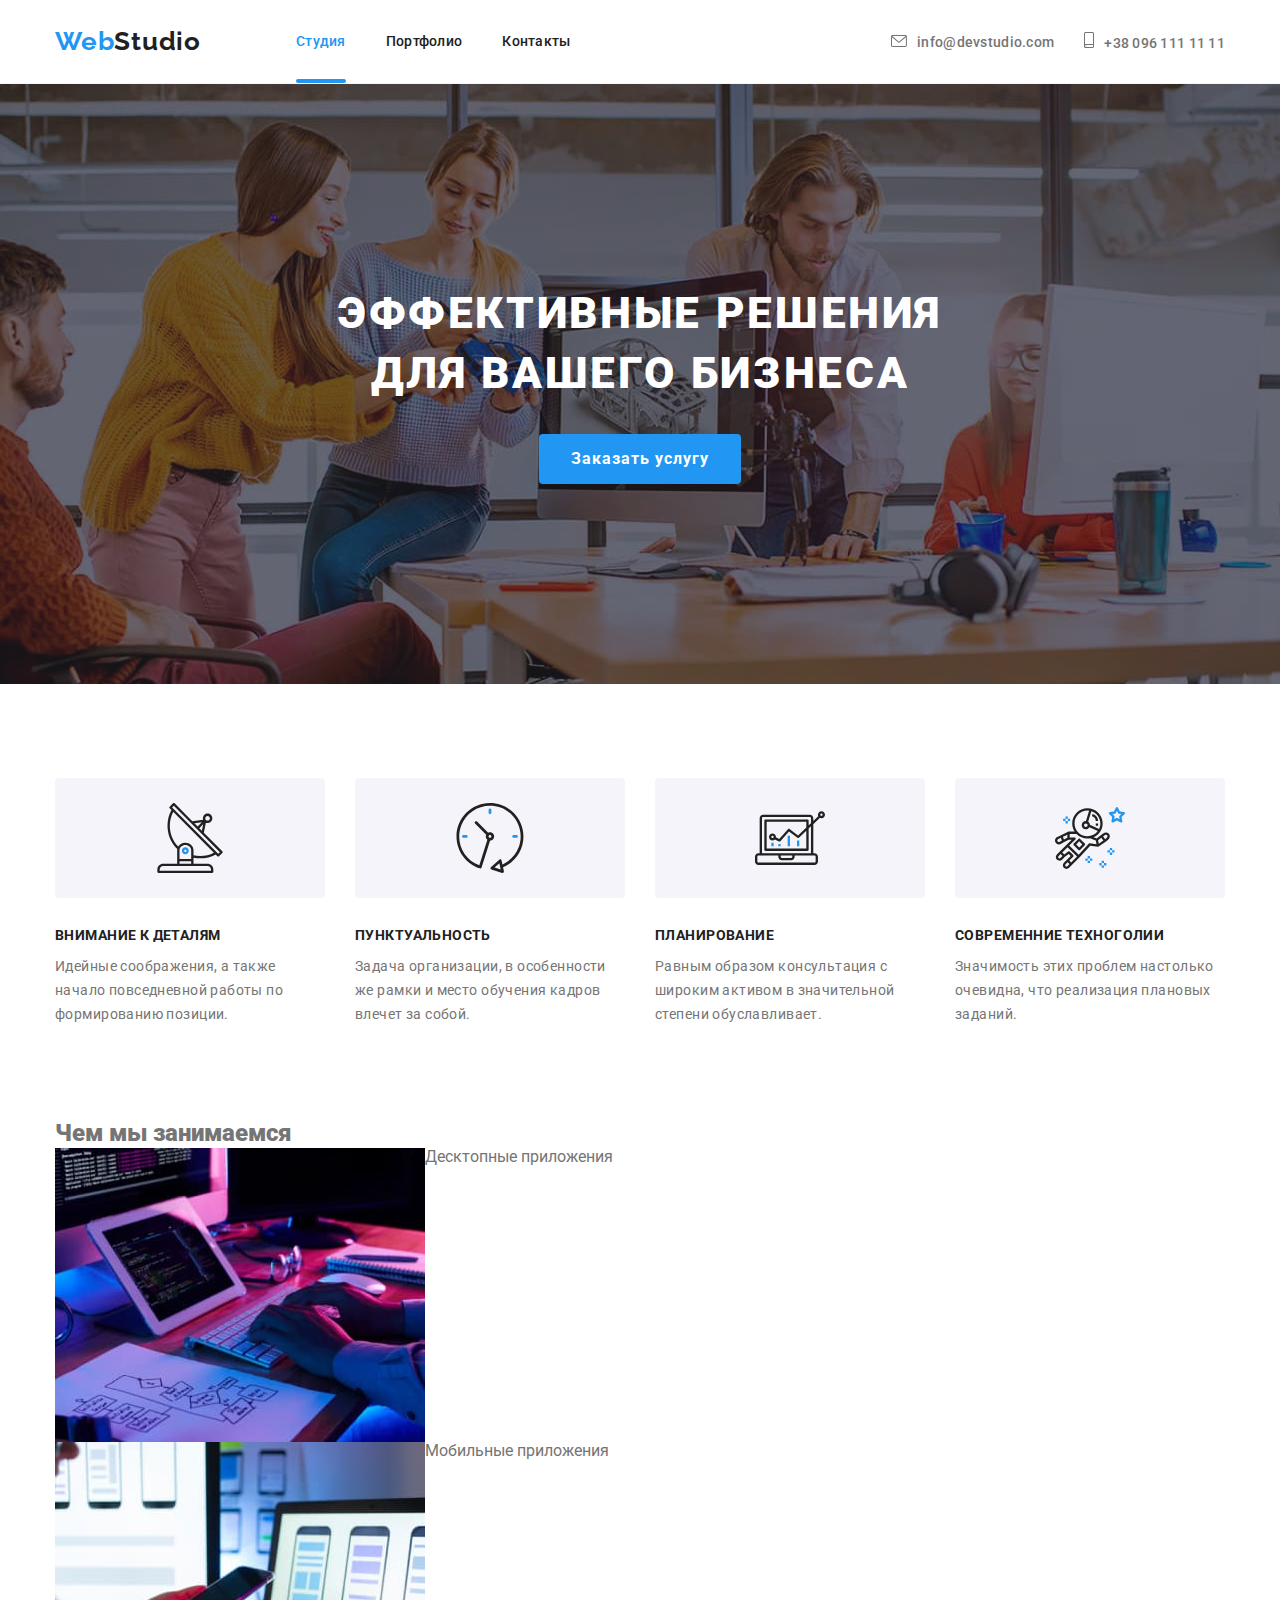
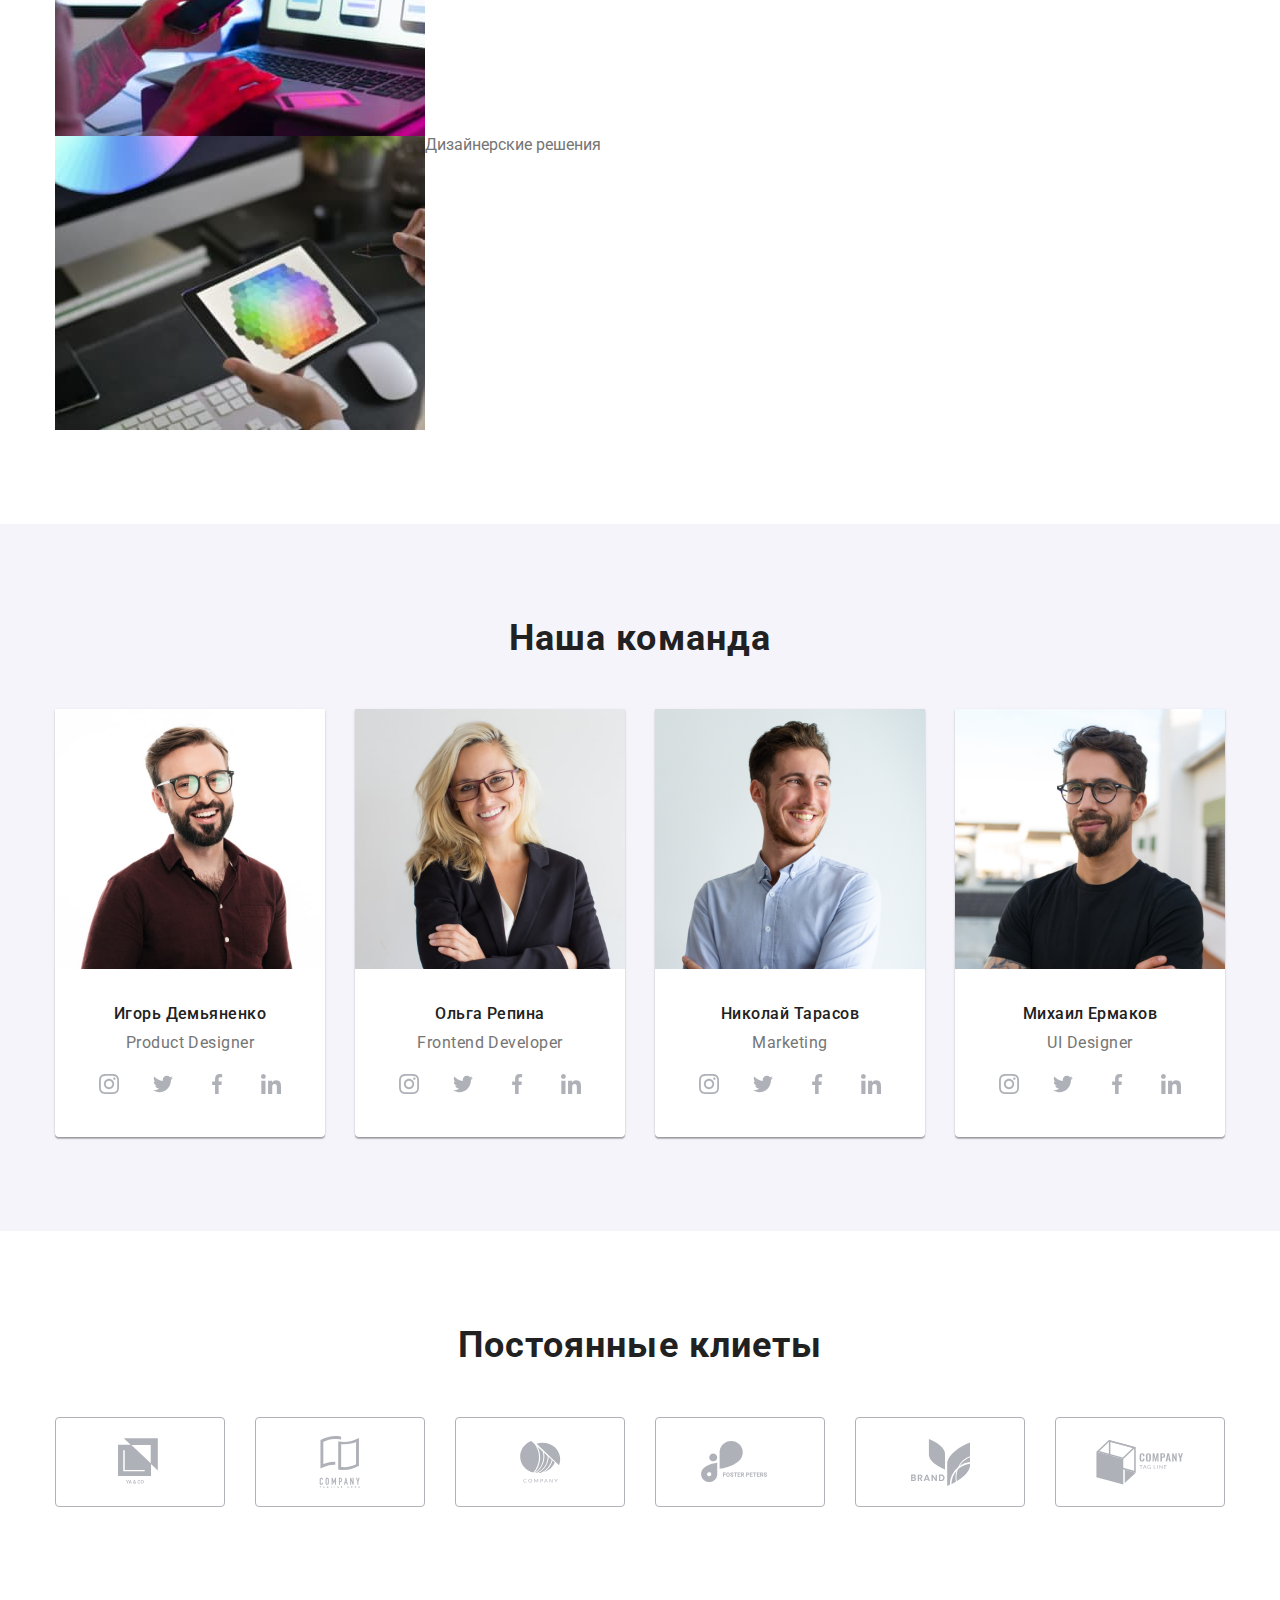
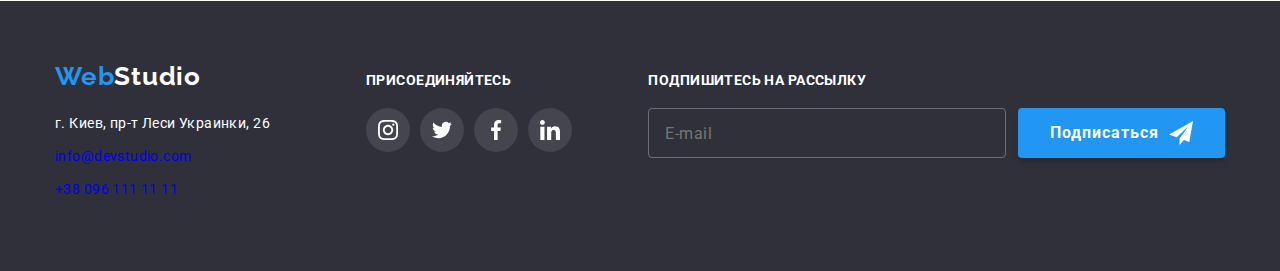
==== index.html @ b70efa5f "Обновляет index.html" ====
<!DOCTYPE html>
<html lang="ru">
  <head>
    <meta charset="UTF-8" />
    <meta name="viewport" content="width=device-width, initial-scale=1.0" />
    <title>WebStudio</title>
    <link rel="stylesheet" href="https://cdnjs.cloudflare.com/ajax/libs/modern-normalize/1.0.0/modern-normalize.min.css">
    <link rel="preconnect" href="https://fonts.gstatic.com"> 
    <link rel="preconnect" href="https://fonts.gstatic.com"> 
    <link href="https://fonts.googleapis.com/css2?family=Raleway:wght@700&family=Roboto:wght@400;500;700;900&display=swap" rel="stylesheet">
    <link rel="stylesheet" href="./css/styles.css">
  </head>

  <body>
    <!--Шапка сайта-->
    <header class="page-header">
      <div class="page-header__container">
        <a class="logo-blue" href="./index.html">Web<span class="logo-dark">Studio</span>
        </a>
        <nav class="nav">
            <ul class="site-nav">
              <li class="site-nav__item">
                <a class="site-nav__link current" href="./index.html">Студия</a>
              </li>
              <li class="site-nav__item">
                <a class="site-nav__link" href="./portfolio.html">Портфолио</a>
              </li>                
              <li class="site-nav__item">
                <a class="site-nav__link" href="#">Контакты</a>
              </li>
            </ul>
        </nav>

        <ul class="adrress-header">
            <li class="adrress-header__mail"><a class="adrress-header__link" href="mailto:info@example.com">
              <svg class="adrress-header__icon-mail" width="16px" height="12px">
                <use href="./images/symbol-defs.svg#envelope-2"></use>
              </svg>info@devstudio.com</a></li>
            <li class="adrress-header__mail"><a class="adrress-header__link" href="tel:+380991111111">
              <svg class="adrress-header__icon-phone" width="10" height="16">
                <use href="./images/symbol-defs.svg#smartphone"></use>
              </svg>+38 096 111 11 11</a></li>
        </ul>
      </div>
    </header>

    <main>

      <!--Герой-->
        <section class="hero">
          <div class="hero-overlay">
            <div class="hero-container">
            <h1 class="hero__title">Эффективные решения для вашего бизнеса</h1>
            <button type="button" class="hero__button" data-open-modal>Заказать услугу</button>
            </div>
        </div>
        </section>
      

      <!--Наши преимущества-->
      <section class="section">
        <div class="container">
          <h2 class="visually-hidden">Наши особенности</h2>
            <ul class="feature-list">
              <li class="feature-list__benefits">
                <div class="feature-list__icon">
                  <svg class="feature-list__item">
                    <use href="./images/symbol-defs.svg#antenna"></use>
                  </svg>
                </div>
                <h3 class="feature-list__title">Внимание к деталям</h3>
                <p class="feature-list__description">
                Идейные соображения, а также начало повседневной работы по
                  формированию позиции.
                </p>
            </li>
            <li class="feature-list__benefits">
              <div class="feature-list__icon">
                <svg class="feature-list__item">
                  <use href="./images/symbol-defs.svg#clock"></use>
                </svg>
              </div>
              <h3 class="feature-list__title">Пунктуальность</h3>
              <p class="feature-list__description">
                Задача организации, в особенности же рамки и место обучения кадров
                влечет за собой.
              </p>
            </li>
            <li class="feature-list__benefits">
              <div class="feature-list__icon">
                <svg class="feature-list__item">
                  <use href="./images/symbol-defs.svg#diagram"></use>
                </svg>
              </div>
              <h3 class="feature-list__title">Планирование</h3>
              <p class="feature-list__description">
                Равным образом консультация с широким активом в значительной
                степени обуславливает.
              </p>
            </li>
            <li class="feature-list__benefits">
              <div class="feature-list__icon">
                <svg class="feature-list__item">
                  <use href="./images/symbol-defs.svg#astronaut"></use>
                </svg>
              </div>
              <h3 class="feature-list__title">Современние техноголии</h3>
              <p class="feature-list__description">
                Значимость этих проблем настолько очевидна, что реализация
                плановых заданий.
              </p>
            </li>
          </ul>
        </div>
      </section>

      <!--Чем мы занимаемся-->
      <section class="occupation-section">
        <div class="container">
          <h2 class="occupation-title">Чем мы занимаемся</h2>
          <ul class="occupation">
            <li class="occupation__item">
              <div class="product-overlay"> 
                <img
                  src="./images/programer-working-his-desk-office.jpg"
                  alt="Фото програмиста работаючего в офисе"
                  width="370"
                />
                <div class="occupation__overlay">
                <p class="occupation__text">
                  Десктопные приложения
                </p>
                </div>
              </div>
            </li>
            <li class="occupation__item">
              <div class="product-overlay">
                <img
                  src="./images/designers-are-developing-application-smartphones.jpg"
                  alt="Фото разроботки интерфейса для приложения"
                  width="370"
                />
                <div class="occupation__overlay">
                  <p class="occupation__text">
                    Мобильные приложения
                  </p>
                </div>
              </div>
            </li>
            <li class="occupation__item">
              <div class="product-overlay">
                <img 
                src="./images/creative-artist-web-design-with-working-colour.jpg" 
                alt="Фото дизайнера подбирающего цвета на планшете" width="370"
                />
                <div class="occupation__overlay">
                  <p class="occupation__text">
                    Дизайнерские решения
                  </p>
                </div>
              </div>
            </li>
          </ul>
        </div>
      </section>

      <!--Наша команда-->
      <section class="team-section section">
        <div class="container">
          <h2 class="team-heading">Наша команда</h2>
            <ul class="team-list">
              <li class="team-card">
                <img class="card-face" src="./images/Igor.jpg"
                alt="Игорь Демьяненко" width="270"
                /> 
                <h3 class="person">Игорь Демьяненко</h3>
                <p class="duties">Product Designer</p>
                <ul class="social">
                  <li class="distance">
                  <a class="master-icon" href="https://www.instagram.com">
                    <svg class="icon-social" width="20px" height="20px"><use href="./images/symbol-defs.svg#instagram"></use>
                    </svg>
                </a>
                </li>
                <li class="distance">
                  <a class="master-icon" href="https://twitter.com">
                    <svg class="icon-social" width="20px" height="20px"><use href="./images/symbol-defs.svg#twitter"></use>
                    </svg>
                </a>
                </li>
                <li class="distance">
                  <a class="master-icon" href="https://www.facebook.com">
                    <svg class="icon-social" width="20px" height="20px"><use href="./images/symbol-defs.svg#facebook"></use>
                    </svg>
                </a>
                </li>
                <li class="distance">
                  <a class="master-icon" href="https://www.linkedin.com">
                    <svg class="icon-social" width="20px" height="20px"><use href="./images/symbol-defs.svg#linkedin"></use>
                    </svg>
                </a>
                </li>
                </ul>
              </li>
              <li class="team-card">
                <img class="card-face" src="./images/Olga.jpg"
                alt="Ольга Репина" width="270"
                /> 
                <h3 class="person">Ольга Репина</h3>
                <p class="duties">Frontend Developer</p>
                <ul class="social">
                  <li class="distance">
                  <a class="master-icon" href="https://www.instagram.com">
                    <svg class="icon-social" width="20px" height="20px"><use href="./images/symbol-defs.svg#instagram"></use>
                    </svg>
                </a>
                </li>
                <li class="distance">
                  <a class="master-icon" href="https://twitter.com">
                    <svg class="icon-social" width="20px" height="20px"><use href="./images/symbol-defs.svg#twitter"></use>
                    </svg>
                </a>
                </li>
                <li class="distance">
                  <a class="master-icon" href="https://www.facebook.com">
                    <svg class="icon-social" width="20px" height="20px"><use href="./images/symbol-defs.svg#facebook"></use>
                    </svg>
                </a>
                </li>
                <li class="distancer">
                  <a class="master-icon" href="https://www.linkedin.com">
                    <svg class="icon-social" width="20px" height="20px"><use href="./images/symbol-defs.svg#linkedin"></use>
                    </svg>
                </a>
                </li>
                </ul>
              </li>
              <li class="team-card"> 
                <img class="card-face" src="./images/Nikolay.jpg"
                alt="Николай Тарасов" width="270"
                /> 
                <h3 class="person">Николай Тарасов</h3>
                <p class="duties">Marketing</p>
                <ul class="social">
                  <li class="distance">
                  <a class="master-icon" href="https://www.instagram.com">
                    <svg class="icon-social" width="20px" height="20px"><use href="./images/symbol-defs.svg#instagram"></use>
                    </svg>
                </a>
                </li>
                <li class="distance">
                  <a class="master-icon" href="https://twitter.com">
                    <svg class="icon-social" width="20px" height="20px"><use href="./images/symbol-defs.svg#twitter"></use>
                    </svg>
                </a>
                </li>
                <li class="distance">
                  <a class="master-icon" href="https://www.facebook.com">
                    <svg class="icon-social" width="20px" height="20px"><use href="./images/symbol-defs.svg#facebook"></use>
                    </svg>
                </a>
                </li>
                <li class="distance">
                  <a class="master-icon" href="https://www.linkedin.com">
                    <svg class="icon-social" width="20px" height="20px"><use href="./images/symbol-defs.svg#linkedin"></use>
                    </svg>
                </a>
                </li>
                </ul>
              </li>
              <li class="team-card">
                <img class="card-face" src="./images/Mikhail.jpg"
                alt="Михаил Ермаков" width="270"
                /> 
                <h3 class="person">Михаил Ермаков</h3>
                <p class="duties">UI Designer</p>
                <ul class="social">
                  <li class="distance">
                  <a class="master-icon" href="https://www.instagram.com">
                    <svg class="icon-social" width="20px" height="20px"><use href="./images/symbol-defs.svg#instagram"></use>
                    </svg>
                </a>
                </li>
                <li class="distance">
                  <a class="master-icon" href="https://twitter.com">
                    <svg class="icon-social" width="20px" height="20px"><use href="./images/symbol-defs.svg#twitter"></use>
                    </svg>
                </a>
                </li>
                <li class="distance">
                  <a class="master-icon" href="https://www.facebook.com">
                    <svg class="icon-social" width="20px" height="20px"><use href="./images/symbol-defs.svg#facebook"></use>
                    </svg>
                </a>
                </li>
                <li class="distance">
                  <a class="master-icon" href="https://www.linkedin.com">
                    <svg class="icon-social" width="20px" height="20px"><use href="./images/symbol-defs.svg#linkedin"></use>
                    </svg>
                </a>
                </li>
                </ul>
              </li>
            </ul>
          </div>
      </section>

      <!--Постоянные клиенты-->
      <section class="client">
        <div class="container">
          <h2 class="client-heading">Постоянные клиеты</h2>
          <ul class="client-icon list">
            <li class="client-container">
              <a class="client-link" href="">
                <svg class="client-svg1" width="44" height="49">
                  <use href="./images/symbol-defs.svg#logo-1" ></use>
                </svg>
              </a>
            </li>
            <li class="client-container">
              <a class="client-link" href="">
                <svg class="client-svg1" width="44" height="52">
                  <use href="./images/symbol-defs.svg#logo-2" ></use>
                </svg>
              </a></li>
            <li class="client-container">
              <a class="client-link" href="">
                <svg class="client-svg1" width="41" height="42">
                  <use href="./images/symbol-defs.svg#logo-3" ></use>
                </svg>
              </a></li>
            <li class="client-container">
              <a class="client-link" href="">
                <svg class="client-svg1" width="79" height="42">
                  <use href="./images/symbol-defs.svg#logo-4" ></use>
                </svg>
              </a></li>
            <li class="client-container">
              <a class="client-link" href="">
                <svg class="client-svg1" width="59" height="47">
                  <use href="./images/symbol-defs.svg#logo-5" ></use>
                </svg>
              </a></li>
              <li class="client-container">
                <a class="client-link" href="">
                  <svg class="client-svg1" width="88" height="45">
                    <use href="./images/symbol-defs.svg#logo-6" ></use>
                  </svg>
                </a></li>
          </ul>
        </div>
      </section>
    </main>

    <!--Футер-->
    <footer class="footer">
      <div class="container position">
        <div>
            <a href="./index.html" class="logo-blue">Web<span class="logo-white">Studio</span></a>
            <address class="adrress-post">
              г. Киев, пр-т Леси Украинки, 26
              </address>
            <ul class="adrress-footer">
              <li class="adrress-item">
                <a href="mailto:info@example.com" class="adrress">info@devstudio.com</a>
              </li>
              <li>
                <a href="tel:+380991111111" class="adrress">+38 096 111 11 11</a>
              </li>
            </ul>
        </div>
        <div class="socials-footer">
          <p class="footer-apendix">Присоединяйтесь</p>
          <ul class="socials-link svg-list">
            <li class="roster"><a class="master-social" href="https://www.instagram.com">
              <svg class="icon-social" width="20px" height="20px"><use href="./images/symbol-defs.svg#instagram"></use>
              </svg>
            </a>
            </li>
            <li class="roster"><a class="master-social" href="https://twitter.com">
              <svg class="icon-social" width="20px" height="20px"><use href="./images/symbol-defs.svg#twitter"></use>
              </svg>
            </a>
          </li>
            <li class="roster"><a class="master-social" href="https://www.facebook.com">
              <svg class="icon-social" width="20px" height="20px"><use href="./images/symbol-defs.svg#facebook"></use>
              </svg>
            </a>
          </li>
            <li class="roster"><a class="master-social" href="https://www.linkedin.com">
              <svg class="icon-social" width="20px" height="20px"><use href="./images/symbol-defs.svg#linkedin"></use>
              </svg>
            </a>
          </li>
          </ul>
        </div>
        
        <!--Блок підпишись-->

  <div class="subscribe-container">     
      <form>
        <label class="subscribe-lable" for="subscribe-input">Подпишитесь на рассылку</label>
        <div class="subscribe-form">
        <input class="subscribe-input" type="email" name="subscribe-email" id="subscribe-input" placeholder="E-mail" required/>
        <button class="subscribe-button" type="submit">Подписаться
          <span class="subscribe-icon"><svg width="24px" height="24px"><use href="./images/symbol-defs.svg#icon-send"></use></svg></span>
        </button>
      </div> 
      </form>
    </div>
  
      </div>

    </footer>

    <div class="backdrop is-hidden" data-backdrop>
      <div class="modal-window">
        <button class="modal-close-buttom" data-close-modal>
          <svg class="icon-modal-close" width="18px" height="18px"><use href="./images/symbol-defs.svg#close-black"></use>
          </svg>
        </button>

 <!--Розмітка модалки-->
      <div>
        <p class="modal-title">Оставьте свои данные, мы вам перезвоним</p>
      </div>
      <form class="form">  
         
          <label class="form-field">
            <span class="label-field">Имя</span>
            <input type="text" class="form-input" name="name"/>
            <svg class="input-icon" width="18px" height="18px"><use href="./images/symbol-defs.svg#person-black"></use></svg>
          </label>

          <label class="form-field">
            <span class="label-field">Телефон</span>
            <input type="tel" class="form-input" name="tel"/>
            <svg class="input-icon" width="18px" height="18px"><use href="./images/symbol-defs.svg#phone-black"></use></svg>
          </label>

          <label class="form-field">
            <span class="label-field">Почта</span> 
            <input type="email" class="form-input" name="mail"/>
            <svg class="input-icon" width="18px" height="18px"><use href="./images/symbol-defs.svg#email-black"></use></svg>
          </label>

        
          <label class="form-coment">
            <span class="label-field">Коментарий</span>
          <textarea class="input-comment" name="comment" rows="10" placeholder="Введите текст"></textarea>
          </label>

          <label class="checkbox-field">
            <input class="checkbox" type="checkbox" name="policy" value="agreement"/>
            <span class="checkbox-icon"></span>
            <span class="label-chekbox">Соглашаюсь с рассылкой и принимаю 
              <a href="" class="ageement-link">Условия договора</a></span>
          </label>
      </form>

        <div class="submit-button-position">
          <button class="submit-button" type="submit">Отправить</button></div>
        </div>

     

<!--Скріпт для автоматичного підгону хедера та відкривання модалки-->
    <script>
      const { height: pageHeaderHeight } = document
        .querySelector(".page-header")
        .getBoundingClientRect();

      const refs = {
        openModalBtn: document.querySelector('[data-open-modal]'),
        closeModalBtn: document.querySelector('[data-close-modal]'),
        backdrop: document.querySelector('[data-backdrop]'),
      };

      refs.openModalBtn.addEventListener('click', toggleModal);
      refs.closeModalBtn.addEventListener('click', toggleModal);

      refs.backdrop.addEventListener('click', logBackdropClick);

      function toggleModal() {
        refs.backdrop.classList.toggle('is-hidden');
      }

      function logBackdropClick() {
        console.log('Это клик в бекдроп');
      }

      (() => {
        document
          .querySelector('.js-speaker-form')
          .addEventListener('submit', e => {
            e.preventDefault();

            new FormData(e.currentTarget).forEach((value, name) =>
              console.log(`${name}: ${value}`),
            );

            e.currentTarget.reset();
          });
      })();
    </script>
  </body>
</html>
---- css/styles.css ----
:root {
    --primary-text-color: #757575;
    --title-text-color:  #212121;
    --accent-color: #2196F3;
    --accent-color-card: rgba(33, 150, 243, 0.9);
    --hero-text-color: #FFFFFF;
    --transparent-color: rgba(255, 255, 255, 0.6);
    --icon-main-color:  #AFB1B8;

    --background-main-color: #E5E5E5; 
    --background-secondary-color: #F5F4FA;
    --background-hero-color: #C4C4C4;
    --background-hero-footer-color: #2F303A;
    --background-head-color: #FFFFFF;

    --animation-duration: 250ms;
    --animation-type: cubic-bezier(0.4, 0, 0.2, 1);
}          
        /* цвет основного текста (светло-серый)  #757575; */
        /* цвет вторичного текста (заголовки, ближе к черному) #212121; */
        /* цвет акцента #2196F3; */
        /* цвет текста героя и почтового адреса (белый) #FFFFFF; */
        /* цвет прозрачный (адрес) rgba(255, 255, 255, 0.6); */

        /* цвет фона основной (белее) #E5E5E5; */
        /* цвет фона вторичный (серее) #F5F4FA; */
        /* цвет фона героя и футера #2F303A */
        /* цвет фона в хедере (белый) #FFFFFF */

body {
    font-family: 'Roboto', sans-serif;

    color: var(--primary-text-color);
}

h1, 
h2, 
h3 {
    font-family: 'Roboto', sans-serif;
    font-weight: 900;
}

main {
    background-color: var(--background-main-color--);
}

a {
    text-decoration: none;
}

li {
    list-style: none;
}

h1, 
h2,
h3,
ul,
p {
    margin-top: 0;
    margin-bottom: 0;
    padding-left: 0;
}

/* Common */

.container {
    display: block;
    align-items: center;

    width: 1200px;
    padding: 0 15px;
	margin: 0 auto;
}


/* Header */

.page-header {
    width: 100%;
    top: 0;
    left: 0;
    z-index: 1;
    
    border-bottom: 1px solid var(--background-secondary-color);

    background-color: var(--background-head-color);
}

.page-header__container {
    display: flex;
    align-items: center;

    width: 1200px;
    padding: 0 15px;
    margin: 0 auto;
}

.adrress-header__icon-mail,
.adrress-header__icon-phone {
    margin-right: 10px;
}

.adrress:focus {
    fill: var(--accent-color)
}
    
/* Logo */

.logo-blue {
    margin-right: 95px;

    font-family: Raleway;
    font-weight: 700;
    font-size: 26px;
    line-height: 31px;
    letter-spacing: 0.03em;

    color: var(--accent-color);
}
.logo-dark {
    color: var(--title-text-color);
}
.logo-white {
    color: var(--hero-text-color);
}

/* Site-nav */

.nav {
    display: flex;
    align-items: center;
}

.site-nav {
    display: flex;
    align-items: center;
}

.site-nav__item:not(:last-child) {
    margin-right: 40px;
}

.site-nav__link {
    display: inline;
    padding: 32px 0;

    font-weight: 500;
    font-size: 14px;
    line-height: 1.14px;
    letter-spacing: 0.02em;

    color: var(--title-text-color);
}

.site-nav__link:hover,
.site-nav__link:focus{
    color: var(--accent-color);
}

.site-nav__link.current {
    color: var(--accent-color);
}

/* Оформлення підкреслення в хедері */

.site-nav__link{
    position: relative;
    transition: color var(--animation-duration) var(--animation-type);
}

.site-nav__link::after {
    content: '';

    position: absolute;
    bottom: -2px;
    left: 0;

    display: block;
    width: 100%;
    height: 4px;

    border-radius: 2px;
    background-color: var(--accent-color);
    opacity: 0;

    transition: opacity var(--animation-duration) var(--animation-type);
}
.current.site-nav__link:after,
.site-nav__link:hover:after {
    opacity: 1;
}

/* Adrress effect */

.adrress-header {
    display: flex;
    align-items: center;
    margin-left: auto;
}

.adrress-header__link{
    position: relative;

    transition: color var(--animation-duration) var(--animation-type);
}

.adrress-header__link::after {
    content: '';
    opacity: 0;
    transition: opacity var(--animation-duration) var(--animation-type);
}

.adrress-header__link:hover:after {
    opacity: 1;
}

.adrress-header__link,
.adrress-header__link {
    fill: var(--primary-text-color);
    color: var(--primary-text-color);
}

.adrress-header__link {
    display: inline-block;
    padding: 32px 0;
    
    font-family: Roboto;
    font-weight: 500;
    font-size: 14px;
    line-height: 16px;
    letter-spacing: 0.02em;
}

.adrress-header__link:hover,
.adrress-header__link:focus,
.adrress-header__link:hover,
.adrress-header__link:focus{
    color: var(--accent-color);
    fill: currentColor;
}

.adrress-header__mail {
    margin-left: auto;
}

.adrress-header__mail:not(:last-child) { 
    margin-right: 30px;
}

.adrress-post {
    margin-top: 20px;
    margin-bottom: 9px;

    font-style: normal;
    font-weight: 400;
    font-size: 14px;
    line-height: 1.71;
    letter-spacing: 0.03em;

    color: var(--hero-text-color);
}

.adrress-footer {
    margin-bottom: 9px;

    font-style: normal;
    font-weight: 400;
    font-size: 14px;
    line-height: 1.71;
    letter-spacing: 0.03em;
}

/* Hero */

.hero {
    padding: 0;
    margin: 0 auto;
    text-align: center;

    background-color: var(--background-hero-color);
}

/* Ставить картинку на героя */

.hero-overlay {
    max-width: 1600px;
    height: 600px;
    padding-top: 200px;
    padding-bottom: 200px;
    background-image: linear-gradient(
        to right,
        rgba(47, 48, 58, 0.4), 
        rgba(47, 48, 58, 0.4)
        ), url(../images/hero-image.jpg);
    background-size: cover;
    background-position: center;
    background-repeat: no-repeat;
    margin: 0 auto;
}

.hero__title {
    margin: 0 auto 30px;
    
    font-size: 44px;
    line-height: 1.36;
    letter-spacing: 0.06em;
    text-transform: uppercase;

    color: var(--hero-text-color);
}

.hero-container {
    width: 696px;
    height: 120px;
    margin: 0 auto;
}

/* Button */

.hero__button {
    padding: 10px 32px;
    min-width: 200px;
    align-items: baseline;
    text-align: center; 
    
    font-weight: 700;
    font-size: 16px;
    line-height: 1.87;
    
    letter-spacing: 0.06em;
    cursor: pointer;
    border-radius: 4px;
    border: none;
    color: var(--hero-text-color); 
    background-color: var(--accent-color);
}

.button:hover,
.button:focus {
    box-shadow: 0px 4px 4px rgba(0, 0, 0, 0.15);
}

/* Section*/

.visually-hidden {
    position: absolute;
    width: 1px;
    height: 1px;
    margin: -1px;
    border: 0;
    padding: 0;
    
    white-space: nowrap;
    clip-path: inset(100%);
    clip: rect(0 0 0 0);
    overflow: hidden;
  }

.title-description {
    font-weight: 400;
    font-size: 14px;
    line-height: 1.71;
    letter-spacing: 0.03em;
}

/* Feature-list */


.section {
    padding-top: 94px;
    padding-bottom: 94px;
} 

.feature-list {
    display: flex;
}

.feature-list__icon {
    display: flex;
    justify-content: center;
    margin-bottom: 30px;
    padding: 25px 0px;
    background-color: var(--background-secondary-color);
    border-radius: 4px;
}

.feature-list__item {
  
    width: 70px;
    height: 70px;
}
.feature-list__benefits:not(:nth-child(4n)) {
    margin-right: 30px;
}

.feature-list__benefits {
    width: calc((1170px - 90px) / 4);
}

.icon-benefits {
    display: flex;
    justify-content: center;
    align-items: center;
    
    background-color: var(--background-secondary-color);
}

.feature-list__title {
    margin-bottom: 10px;

    font-weight: 700;
    font-size: 14px;
    line-height: 1.14;
    letter-spacing: 0.03em;
    text-transform: uppercase;

    color: var(--title-text-color);
}

.feature-list__description {
    
    font-weight: 400;
    font-size: 14px;
    line-height: 24px;
    letter-spacing: 0.03em;
}

/* Occupation */

.occupation-section {
    padding-top: 0;
    padding-bottom: 94px;
}

.container {
    display: block;
}

.employment {
    
    display: flex;
    justify-content: space-between;
}

.employment .item {
    position: relative;
    width: 370px;
}

.employment-overlay::before {
    position: absolute;
}

.employment-overlay {
    position: absolute;
    bottom: 0;
    width: 100%;
    height: 70px;
    display: flex;
    align-items: center;
    justify-content: center;
    color: var(--hero-text-color);
    background: rgba(47, 48, 58, 0.8);
}

.employment-text {
    font-family: Roboto;
    font-style: normal;
    font-weight: bold;
    font-size: 14px;
    line-height: 16px;
    text-align: center;
    letter-spacing: 0.03em;
    text-transform: uppercase;
}

.product-overlay {
    position: relative;
    display: flex;
}

/* Our-team */

.team-section {
    background-color: var(--background-secondary-color);
}

.employment-title,
.team-heading {
    display: block;
    margin-bottom: 50px;

    font-weight: 700;
    font-size: 36px;
    line-height: 1.16;
    text-align: center;
    letter-spacing: 0.03em;

    color: var(--title-text-color);
}

.team-list {
    display: flex;
    justify-content: space-between;
    border-radius: 0px;
}

.social .distance:not(:last-child) {
    margin-right: 10px;
}

.team-card {
    height: 428px;
    border-radius: 0px 0px 4px 4px;
    box-shadow: 
    0px 1px 3px rgba(0, 0, 0, 0.12), 
    0px 1px 1px rgba(0, 0, 0, 0.14), 
    0px 2px 1px rgba(0, 0, 0, 0.2);
    background-color: #ffffff;
    }

.card-face {
    margin-bottom: 30px;
}

.team-list .person {
    margin-bottom: 10px;

    font-weight: 500;
    font-size: 16px;
    line-height: 1.19;
    text-align: center;
    letter-spacing: 0.03em;

    color: var(--title-text-color);
}

.duties {
    margin-bottom: 10px;
    font-weight: normal;
    font-size: 16px;
    line-height: 1.19;
    text-align: center;
    letter-spacing: 0.03em;
}

.social {
    display: flex;
    justify-content: center;
}

.master-icon:focus,
.master-icon:hover {
    background-color: var(--accent-color);
    color: var(--hero-text-color);
}

.master-icon {
    display: inline-flex;
    justify-content: center;
    align-items: center;
    width: 44px;
    height: 44px;
    border-radius: 50%;

    background-color: #FFFFFF;
    color: var(--icon-main-color);

    transition: background-color var(--animation-duration) var(--animation-type)
}

.icon-social {
    fill: currentColor;
}
.position{
    display: flex;
    align-items: baseline;
}

/* Постоянные клиенты */

.client-heading {
    display: block;
    margin-top: 94px;
    margin-bottom: 50px;

    font-weight: 700;
    font-size: 36px;
    line-height: 1.16;
    text-align: center;
    letter-spacing: 0.03em;

    color: var(--title-text-color);
}

.client-icon {
    display: flex;
    justify-content: space-around;
    padding-bottom: 94px;
}

.list {
    list-style: none;
    padding-left: 0;
    padding-right: 0;
    margin-top: 0;
    margin-bottom: 0;
}

.client-container {
    width: 170px;
    height: 90px;
}

.client-container:not(:last-child) {
    margin-right: 30px;
}

.client-link:focus,
.client-link:hover {
    fill: var(--accent-color);
    border: 1px solid var(--accent-color);
}

.client-link {
    display: inline-flex;
    justify-content: center;
    align-items: center;
    width: 100%;
    height: 100%;
    border: 1px solid #afb1b8;
    border-radius: 4px;
    fill: var(--icon-main-color);
    
    transition: var(--animation-duration) var(--animation-type);
}

/* Футер */

.footer-apendix {
    margin-bottom: 20px;
}

.footer {
    padding-top: 60px;
    padding-bottom: 60px;
    background-color: var(--background-hero-footer-color);
}

.adrress-footer .adrress-item:not(:last-child) {
    margin-bottom: 9px;
    
}

.socials-footer {
    display: block;
    margin-left: 70px;
    align-items: center;
    font-style: normal;
    font-weight: 700;
    font-size: 14px;
    line-height: 16px;
    letter-spacing: 0.03em;
    text-transform: uppercase;

    color: var(--hero-text-color);
}

.master-social:hover,
.master-social:focus {
    background-color: var(--accent-color);
    color: var(--hero-text-color);
}

.socials-link {
    display: inline-flex;
    justify-content: center;
}

.socials-link .roster:not(:last-child) {
    margin-right: 10px;
}

.master-social {
    display: inline-flex;
    justify-content: center;
    align-items: center;
    width: 44px;
    height: 44px;
    border-radius: 50%;

    background-color: rgba(255, 255, 255, 0.1);
    color: var(--hero-text-color);

    transition: background-color var(--animation-duration) var(--animation-type)
}

                /* Стили для portfolio.html */

/* Butoons */

.portfolio {
    padding-top: 94px;
    padding-bottom: 94px;
}

.filter-item {
	display: flex;
	justify-content: center;
    margin-bottom: 34px;
}

.filter-list:not(:last-child) {
    margin-right: 8px;
}

.filter-btn{
    padding: 6px 22px;

    align-items: baseline;

    cursor: pointer;
    border-style: none;
    border-radius: 4px;
    min-width: 73px;

    font-weight: 500;
    font-size: 16px;
    line-height: 1.62;
    text-align: center;
    letter-spacing: 0.03em;

    color: var(--title-text-color);
    background-color: var(--background-secondary-color);

    transition: background-color var(--animation-duration) var(--animation-type);
}

.filter-btn:hover,
.filter-btn:focus{
    color: var(--hero-text-color);
    background-color: var(--accent-color-card);
    box-shadow: 0px 3px 1px rgba(0, 0, 0, 0.1),
                0px 1px 2px rgba(0, 0, 0, 0.08), 
                0px 2px 2px rgba(0, 0, 0, 0.12);
}

                /* All offers */
 
.joboffer {   
    width: 1200px;
    padding: 0 15px;
    margin: 0 auto;
}

.offers-list { 
    display: flex;
    flex-wrap: wrap;

    margin-bottom: 4px;

    font-weight: 700;
    font-size: 18px;
    line-height: 2;
    letter-spacing: 0.06em;

    color: var(--title-text-color);
} 

/* Оверлей та анімація для карток */

.master-photo {
    display: inline-block;
    position: relative;
    overflow: hidden;
}

.portfolio-overlay {
    position: absolute;
    width: 100%;
    height: 100%;
    left: 0;
    top: 0;

    background-color:var(--accent-color-card);

    transition: transform var(--animation-duration) var(--animation-type);

    transform: translateY(100%);
}

.item:hover .portfolio-overlay {
    transform: translateY(0);
}

.offers-item-link:focus .portfolio-overlay {
    transform: translateY(0);
}

.offers-list .item {
    width: 370px;

    outline: 1px solid #eeeeee;
    margin-right: 30px;
    margin-bottom: 30px;

    background-color: #fff;
}

.offers-list .item:nth-child(3n) {
    margin-right: 0;
}

.offers-list .item:nth-last-child(-n +3) {
    margin-bottom: 0;
}
.offers-list a,
.offers-list img {
    display: block;
}

.heading {
    font-weight: 400;
    font-size: 16px;
    line-height: 1.87;
    letter-spacing: 0.03em;

    color: var(--primary-text-color);
}    
.offers-item-link:focus,
.offers-item-link:hover {
    box-shadow: 0px 1px 1px rgba(0, 0, 0, 0.12), 
                0px 4px 4px rgba(0, 0, 0, 0.06), 
                1px 4px 6px rgba(0, 0, 0, 0.16);
}

.offers-item-link .offers-info {
    padding: 20px 24px;
}

/* Card text */

.paragraf-text {
    position: absolute;
    
    display: flex;

    color: var(--hero-text-color);
    width: 322px;
    height: 168px;
    top: 63px;
    right: 24px;
    bottom: 63px;
    left: 24px;

    font-weight: normal;
    font-size: 18px;
    line-height: 1.56;
    letter-spacing: 0.03em;
}

.master-photo:hover .paragraf-text,
.master-photo:focus .paragraf-text {
    opacity: 1;
}

/* Бекдроп для Студії */

.backdrop {
    position: fixed;
    top: 0;
    left: 0;
    width: 100%;
    height: 100%;
    background-color: rgba(0, 0, 0, 0.2);
}

.backdrop.is-hidden {
    opacity: 0;
    pointer-events: none;
}

.modal-window {
    box-sizing: border-box;
    width: 528px;
    position: absolute;
    top: 50%;
    left: 50%;
    transform: translate(-50%, -50%);
    padding: 40px;
    box-shadow: 0px 1px 3px rgba(0, 0, 0, 0.12), 0px 1px 1px rgba(0, 0, 0, 0.14), 0px 2px 1px rgba(0, 0, 0, 0.2);
    border-radius: 4px;
    background-color: var(--background-head-color);
}

.modal-close-buttom {
    position: absolute;

    top: 8px;
    right: 8px;
    height: 30px;
    width: 30px;

    border-radius: 50%;
    border: 1px solid rgba(0, 0, 0, 0.1);
    background-color: var(--background-head-color);
    
    display: flex;
    justify-content: center;
    align-items: center;

    transition: background-color var(--animation-duration) var(--animation-type);
}

.icon-modal-close {
    fill: currentColor;
}

.modal-close-buttom:focus,
.modal-close-buttom:hover {
    cursor: pointer;
    color: var(--accent-color);
    fill: var(--accent-color);
}

/* Розмітка модалки */

.modal-title {
    margin-bottom: 30px;

    font-weight: bold;
    font-size: 20px;
    line-height: 23px;
    text-align: center;
    letter-spacing: 0.03em;

    color: var(--title-text-color);
}

.submit-button {  
    justify-content: center;     
    text-align: center;
    min-width: 200px;
    
    padding: 10px 32px;
    
    font-weight: 700;
    font-size: 16px;
    line-height: 1.87;
    letter-spacing: 0.06em;

    cursor: pointer;
    border-radius: 4px;
    border: none;

    color: var(--hero-text-color); 
    background-color: var(--accent-color);
    box-shadow: 0px 4px 4px rgba(0, 0, 0, 0.15);
}

.submit-button-position {
    display: flex;
    justify-content: center;
}

.form-field {
    position: relative;
    display: flex;
    flex-direction: column;
    margin-bottom: 10px;

}

.form-lable {
    position: absolute;
    top: 50%;
    left: 15px;
    transform: translateY(-50%);
}

/* .form-field input { */

.form-input  {
    padding-left: 35px;
    width: 100%;
    height: 40px;
    border: 1px solid rgba(33, 33, 33, 0.2);
    border-radius: 4px;

    transition: fill var(--animation-duration) var(--animation-type);
}

.form-coment {
    display: flex;
    flex-direction: column;
    margin-bottom: 20px;
    height: 120px;
}   

textarea {
    resize: none;
    border: 1px solid rgba(33, 33, 33, 0.2);
    border-radius: 4px;
}

.input-comment {
    padding: 12px 16px;
    font-size: 12px;
    line-height: 14px;
    letter-spacing: 0.01em;

    color: var(--title-text-color);
}

.label-field {
    margin-bottom: 4px;
    font-size: 12px;
    line-height: 1.2;
    color: var(--primary-text-color);
}

.checkbox-field {
    display: flex;
    justify-content: center;
    align-items: center;
    margin-bottom: 30px;
}

.checkbox-icon {
    display: inline-block;
    width: 18px;
    height: 18px;
    margin-right: 10px;
    border: 2px solid var(--title-text-color);
    border-radius: 2px;
}
.checkbox {
    position: absolute;
    width: 1px;
    height: 1px;
    margin: -1px;
    border: 0;
    padding: 0;
    
    white-space: nowrap;
    clip-path: inset(100%);
    clip: rect(0 0 0 0);
    overflow: hidden;
}

.checkbox:checked + .checkbox-icon {
    border-color: var(--accent-color);
    background-color: var(--accent-color);
    background-image: url(../images/full-check.svg);
    background-size: contain;
    background-origin: border-box;
}

.checkbox-field:focus-within>.checkbox-icon {
    border-color: var(--accent-color);
}

.ageement-link {
    font-size: 14px;
    line-height: 1.71;
    letter-spacing: 0.03em;
    text-decoration-line: underline;
    color: var(--accent-color);
}

.label-chekbox {
font-size: 14px;
line-height: 1.71;
letter-spacing: 0.03em;
}

.icon-modal-close {
    fill: currentColor;
}

.input-icon {
    position: absolute;
    display: inline-block;
    top: 50%;
    left: 10px;
}

.form-field:focus-within>.input-icon {
    fill: var(--accent-color);
}

/* Блок для підписки */

.subscribe-container {
    margin-left: auto;
    align-items: center;
}
.form {
    display: inline-block;
    width: 100%;
}

.subscribe-lable {
    margin-bottom: 20px;
    display: inline-block;
    font-weight: bold;
    font-size: 14px;
    line-height: 16px;
    letter-spacing: 0.03em;
    text-transform: uppercase;

    color: var(--hero-text-color);
}

.subscribe-form {
    display: flex;
}

.subscribe-input {
    width: 358px;
    height: 50px;
    border: 1px solid rgba(255, 255, 255, 0.3);
    box-sizing: border-box;
    padding-left: 16px;
    border-radius: 4px;

    background-color: transparent;
    color: var(--hero-text-color);

    transition-property: border;
    transition: transform var(--animation-duration);
}

.subscribe-button {
    display: flex;
    align-items: center;  
    justify-content: center;     
    text-align: center;
    min-width: 200px;

    padding: 10px 32px;
    margin-left: 12px;

    font-weight: 700;
    font-size: 16px;
    line-height: 1.87;
        
    letter-spacing: 0.06em;
    cursor: pointer;
    border-radius: 4px;
    border: none;
    color: var(--hero-text-color); 
    background-color: var(--accent-color);
    box-shadow: 0px 4px 4px rgba(0, 0, 0, 0.15);
    
    transition-timing-function: var(--animation-type); 
    transition: background-color var(--animation-duration) var(--animation-type);
    }

.subscribe-icon {
    display: inline-flex;
    align-items: center;
    justify-content: center;

    margin-left: 10px;
}

.subscribe-input:placeholder-shown {
    font-size: 16px;
    line-height: 1.25;
    
    display: flex;
    align-items: center;
    letter-spacing: 0.03em;
}
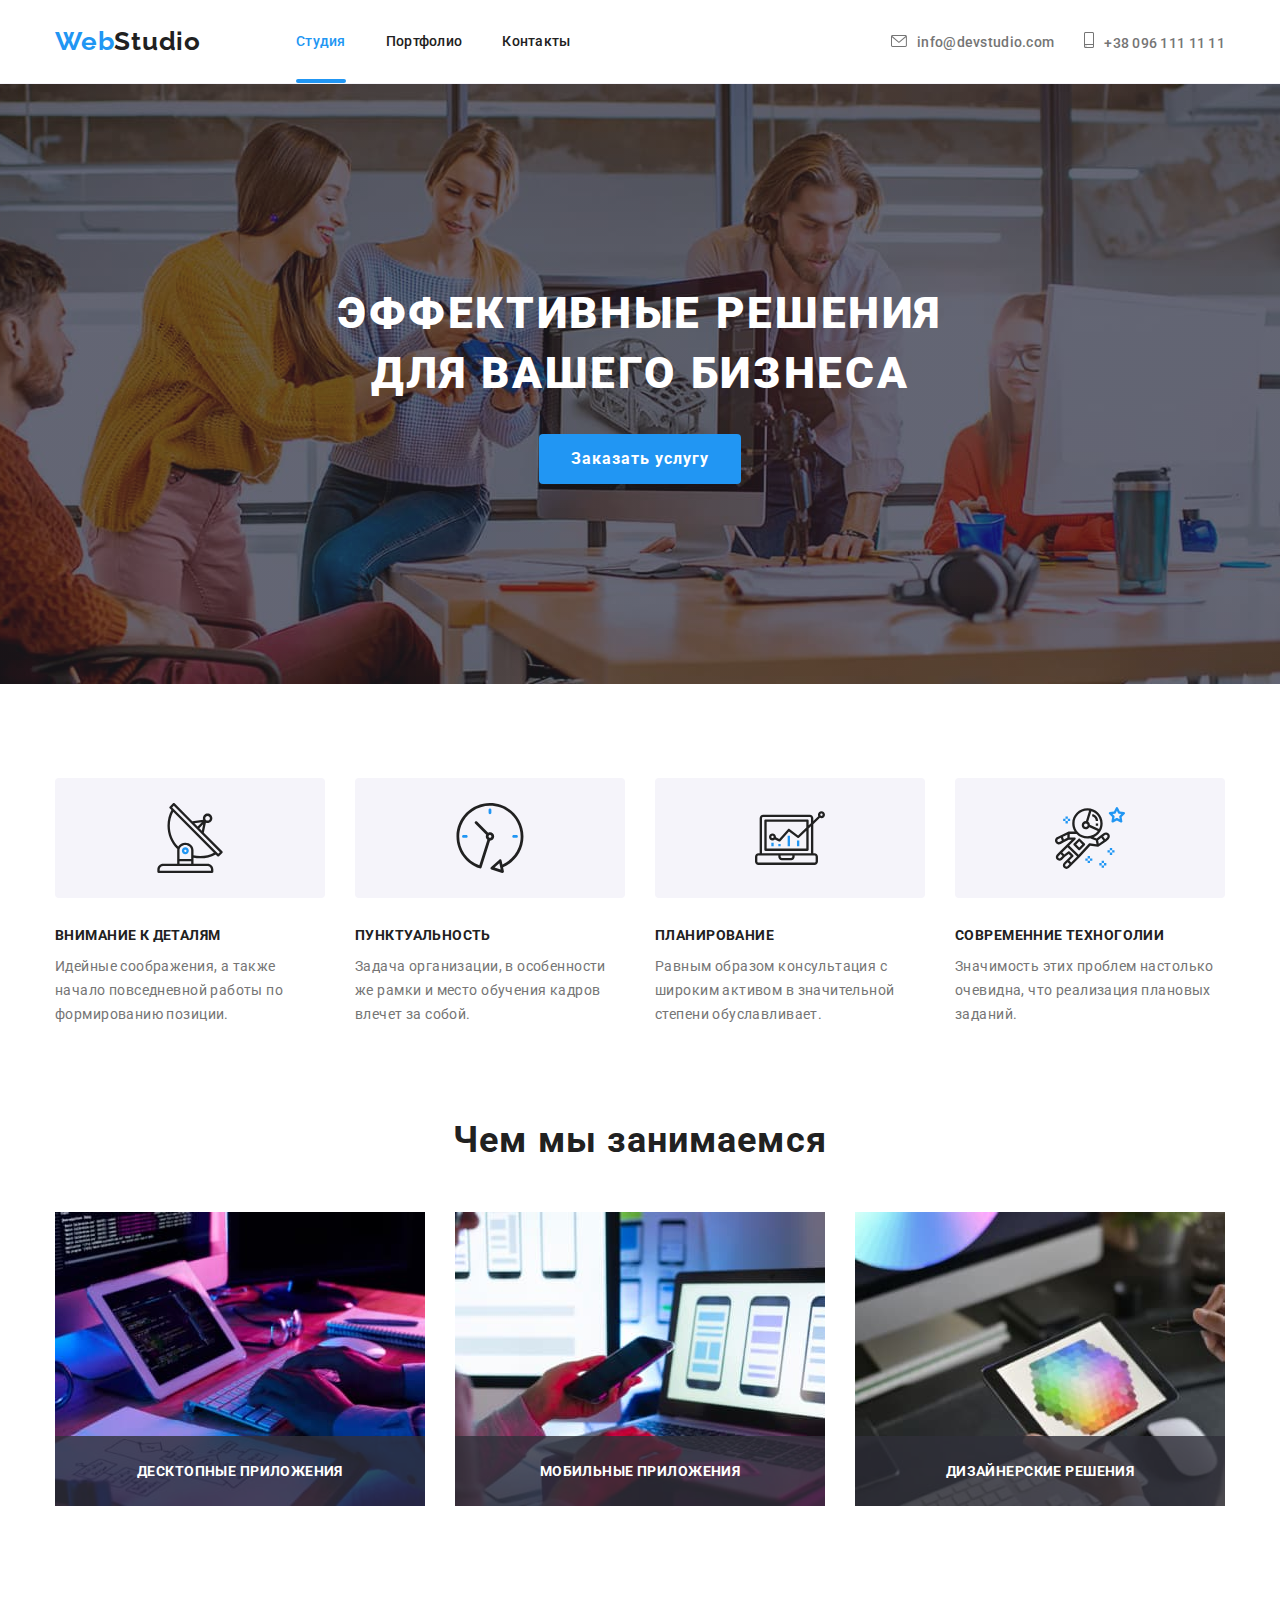
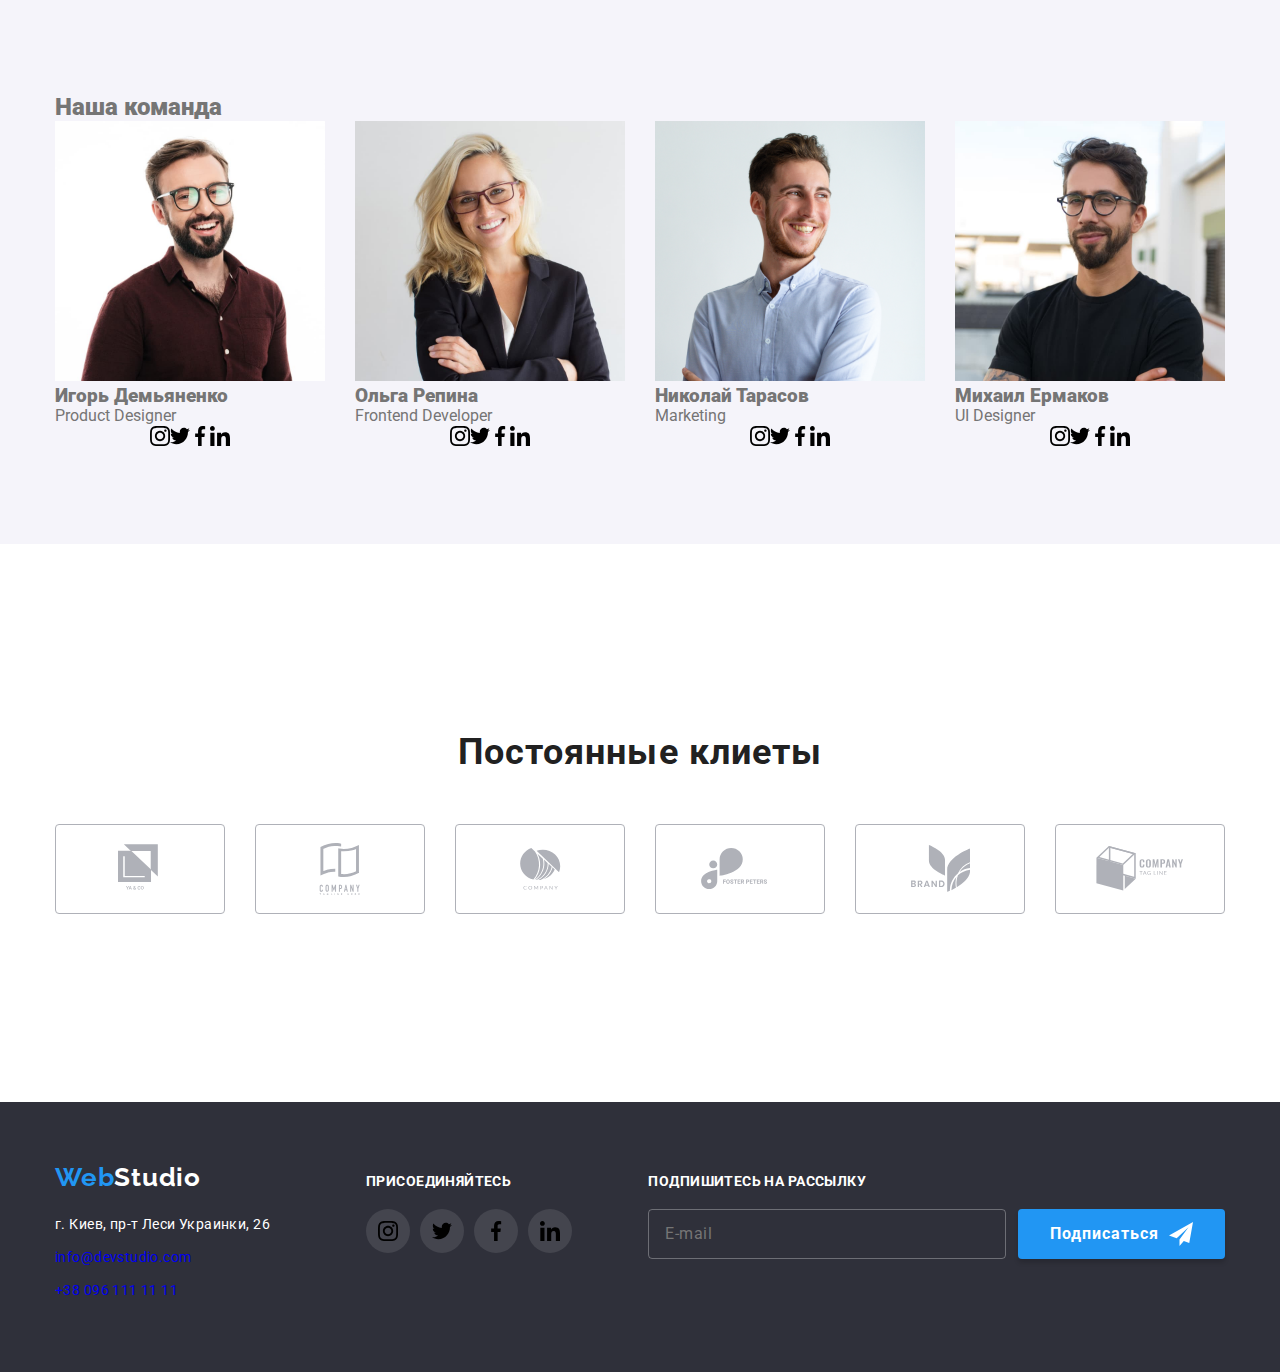
==== commit 14e44c43: "Обновляет index.html" ====
--- a/index.html
+++ b/index.html
@@ -167,135 +167,135 @@
       <!--Наша команда-->
       <section class="team-section section">
         <div class="container">
-          <h2 class="team-heading">Наша команда</h2>
+          <h2 class="team__heading">Наша команда</h2>
             <ul class="team-list">
-              <li class="team-card">
-                <img class="card-face" src="./images/Igor.jpg"
+              <li class="team-list__card">
+                <img class="team-list__face" src="./images/Igor.jpg"
                 alt="Игорь Демьяненко" width="270"
                 /> 
-                <h3 class="person">Игорь Демьяненко</h3>
-                <p class="duties">Product Designer</p>
+                <h3 class="team-list__person">Игорь Демьяненко</h3>
+                <p class="team-list__details">Product Designer</p>
                 <ul class="social">
-                  <li class="distance">
-                  <a class="master-icon" href="https://www.instagram.com">
-                    <svg class="icon-social" width="20px" height="20px"><use href="./images/symbol-defs.svg#instagram"></use>
-                    </svg>
-                </a>
-                </li>
-                <li class="distance">
-                  <a class="master-icon" href="https://twitter.com">
-                    <svg class="icon-social" width="20px" height="20px"><use href="./images/symbol-defs.svg#twitter"></use>
-                    </svg>
-                </a>
-                </li>
-                <li class="distance">
-                  <a class="master-icon" href="https://www.facebook.com">
-                    <svg class="icon-social" width="20px" height="20px"><use href="./images/symbol-defs.svg#facebook"></use>
-                    </svg>
-                </a>
-                </li>
-                <li class="distance">
-                  <a class="master-icon" href="https://www.linkedin.com">
-                    <svg class="icon-social" width="20px" height="20px"><use href="./images/symbol-defs.svg#linkedin"></use>
+                  <li class="social__distance">
+                  <a class="social__master" href="https://www.instagram.com">
+                    <svg class="social__icon" width="20px" height="20px"><use href="./images/symbol-defs.svg#instagram"></use>
+                    </svg>
+                </a>
+                </li>
+                <li class="social__distance">
+                  <a class="social__master" href="https://twitter.com">
+                    <svg class="social__icon" width="20px" height="20px"><use href="./images/symbol-defs.svg#twitter"></use>
+                    </svg>
+                </a>
+                </li>
+                <li class="social__distance">
+                  <a class="social__master" href="https://www.facebook.com">
+                    <svg class="social__icon" width="20px" height="20px"><use href="./images/symbol-defs.svg#facebook"></use>
+                    </svg>
+                </a>
+                </li>
+                <li class="social__distance">
+                  <a class="social__master" href="https://www.linkedin.com">
+                    <svg class="social__icon" width="20px" height="20px"><use href="./images/symbol-defs.svg#linkedin"></use>
                     </svg>
                 </a>
                 </li>
                 </ul>
               </li>
-              <li class="team-card">
-                <img class="card-face" src="./images/Olga.jpg"
+              <li class="team-list__card">
+                <img class="team-list__face" src="./images/Olga.jpg"
                 alt="Ольга Репина" width="270"
                 /> 
-                <h3 class="person">Ольга Репина</h3>
-                <p class="duties">Frontend Developer</p>
+                <h3 class="team-list__person">Ольга Репина</h3>
+                <p class="team-list__details">Frontend Developer</p>
                 <ul class="social">
-                  <li class="distance">
-                  <a class="master-icon" href="https://www.instagram.com">
-                    <svg class="icon-social" width="20px" height="20px"><use href="./images/symbol-defs.svg#instagram"></use>
-                    </svg>
-                </a>
-                </li>
-                <li class="distance">
-                  <a class="master-icon" href="https://twitter.com">
-                    <svg class="icon-social" width="20px" height="20px"><use href="./images/symbol-defs.svg#twitter"></use>
-                    </svg>
-                </a>
-                </li>
-                <li class="distance">
-                  <a class="master-icon" href="https://www.facebook.com">
-                    <svg class="icon-social" width="20px" height="20px"><use href="./images/symbol-defs.svg#facebook"></use>
-                    </svg>
-                </a>
-                </li>
-                <li class="distancer">
-                  <a class="master-icon" href="https://www.linkedin.com">
-                    <svg class="icon-social" width="20px" height="20px"><use href="./images/symbol-defs.svg#linkedin"></use>
+                  <li class="social__distance">
+                  <a class="social__master" href="https://www.instagram.com">
+                    <svg class="social__icon" width="20px" height="20px"><use href="./images/symbol-defs.svg#instagram"></use>
+                    </svg>
+                </a>
+                </li>
+                <li class="social__distance">
+                  <a class="social__master" href="https://twitter.com">
+                    <svg class="social__icon" width="20px" height="20px"><use href="./images/symbol-defs.svg#twitter"></use>
+                    </svg>
+                </a>
+                </li>
+                <li class="social__distance">
+                  <a class="social__master" href="https://www.facebook.com">
+                    <svg class="social__icon" width="20px" height="20px"><use href="./images/symbol-defs.svg#facebook"></use>
+                    </svg>
+                </a>
+                </li>
+                <li class="social__distance">
+                  <a class="social__master" href="https://www.linkedin.com">
+                    <svg class="social__icon" width="20px" height="20px"><use href="./images/symbol-defs.svg#linkedin"></use>
                     </svg>
                 </a>
                 </li>
                 </ul>
               </li>
-              <li class="team-card"> 
-                <img class="card-face" src="./images/Nikolay.jpg"
+              <li class="team-list__card"> 
+                <img class="team-list__face" src="./images/Nikolay.jpg"
                 alt="Николай Тарасов" width="270"
                 /> 
-                <h3 class="person">Николай Тарасов</h3>
-                <p class="duties">Marketing</p>
+                <h3 class="team-list__person">Николай Тарасов</h3>
+                <p class="team-list__details">Marketing</p>
                 <ul class="social">
-                  <li class="distance">
-                  <a class="master-icon" href="https://www.instagram.com">
-                    <svg class="icon-social" width="20px" height="20px"><use href="./images/symbol-defs.svg#instagram"></use>
-                    </svg>
-                </a>
-                </li>
-                <li class="distance">
-                  <a class="master-icon" href="https://twitter.com">
-                    <svg class="icon-social" width="20px" height="20px"><use href="./images/symbol-defs.svg#twitter"></use>
-                    </svg>
-                </a>
-                </li>
-                <li class="distance">
-                  <a class="master-icon" href="https://www.facebook.com">
-                    <svg class="icon-social" width="20px" height="20px"><use href="./images/symbol-defs.svg#facebook"></use>
-                    </svg>
-                </a>
-                </li>
-                <li class="distance">
-                  <a class="master-icon" href="https://www.linkedin.com">
-                    <svg class="icon-social" width="20px" height="20px"><use href="./images/symbol-defs.svg#linkedin"></use>
+                  <li class="social__distance">
+                  <a class="social__master" href="https://www.instagram.com">
+                    <svg class="social__icon" width="20px" height="20px"><use href="./images/symbol-defs.svg#instagram"></use>
+                    </svg>
+                </a>
+                </li>
+                <li class="social__distance">
+                  <a class="social__master" href="https://twitter.com">
+                    <svg class="social__icon" width="20px" height="20px"><use href="./images/symbol-defs.svg#twitter"></use>
+                    </svg>
+                </a>
+                </li>
+                <li class="social__distance">
+                  <a class="social__master" href="https://www.facebook.com">
+                    <svg class="social__icon" width="20px" height="20px"><use href="./images/symbol-defs.svg#facebook"></use>
+                    </svg>
+                </a>
+                </li>
+                <li class="social__distance">
+                  <a class="social__master" href="https://www.linkedin.com">
+                    <svg class="social__icon" width="20px" height="20px"><use href="./images/symbol-defs.svg#linkedin"></use>
                     </svg>
                 </a>
                 </li>
                 </ul>
               </li>
-              <li class="team-card">
-                <img class="card-face" src="./images/Mikhail.jpg"
+              <li class="team-list__card">
+                <img class="team-list__face" src="./images/Mikhail.jpg"
                 alt="Михаил Ермаков" width="270"
                 /> 
-                <h3 class="person">Михаил Ермаков</h3>
-                <p class="duties">UI Designer</p>
+                <h3 class="team-list__person">Михаил Ермаков</h3>
+                <p class="team-list__details">UI Designer</p>
                 <ul class="social">
-                  <li class="distance">
-                  <a class="master-icon" href="https://www.instagram.com">
-                    <svg class="icon-social" width="20px" height="20px"><use href="./images/symbol-defs.svg#instagram"></use>
-                    </svg>
-                </a>
-                </li>
-                <li class="distance">
-                  <a class="master-icon" href="https://twitter.com">
-                    <svg class="icon-social" width="20px" height="20px"><use href="./images/symbol-defs.svg#twitter"></use>
-                    </svg>
-                </a>
-                </li>
-                <li class="distance">
-                  <a class="master-icon" href="https://www.facebook.com">
-                    <svg class="icon-social" width="20px" height="20px"><use href="./images/symbol-defs.svg#facebook"></use>
-                    </svg>
-                </a>
-                </li>
-                <li class="distance">
-                  <a class="master-icon" href="https://www.linkedin.com">
-                    <svg class="icon-social" width="20px" height="20px"><use href="./images/symbol-defs.svg#linkedin"></use>
+                  <li class="social__distance">
+                  <a class="social__master" href="https://www.instagram.com">
+                    <svg class="social__icon" width="20px" height="20px"><use href="./images/symbol-defs.svg#instagram"></use>
+                    </svg>
+                </a>
+                </li>
+                <li class="social__distance">
+                  <a class="social__master" href="https://twitter.com">
+                    <svg class="social__icon" width="20px" height="20px"><use href="./images/symbol-defs.svg#twitter"></use>
+                    </svg>
+                </a>
+                </li>
+                <li class="social__distance">
+                  <a class="social__master" href="https://www.facebook.com">
+                    <svg class="social__icon" width="20px" height="20px"><use href="./images/symbol-defs.svg#facebook"></use>
+                    </svg>
+                </a>
+                </li>
+                <li class="social__distance">
+                  <a class="social__master" href="https://www.linkedin.com">
+                    <svg class="social__icon" width="20px" height="20px"><use href="./images/symbol-defs.svg#linkedin"></use>
                     </svg>
                 </a>
                 </li>
@@ -306,7 +306,7 @@
       </section>
 
       <!--Постоянные клиенты-->
-      <section class="client">
+      <section class="section">
         <div class="container">
           <h2 class="client-heading">Постоянные клиеты</h2>
           <ul class="client-icon list">
@@ -373,22 +373,22 @@
           <p class="footer-apendix">Присоединяйтесь</p>
           <ul class="socials-link svg-list">
             <li class="roster"><a class="master-social" href="https://www.instagram.com">
-              <svg class="icon-social" width="20px" height="20px"><use href="./images/symbol-defs.svg#instagram"></use>
+              <svg class="social__icon" width="20px" height="20px"><use href="./images/symbol-defs.svg#instagram"></use>
               </svg>
             </a>
             </li>
             <li class="roster"><a class="master-social" href="https://twitter.com">
-              <svg class="icon-social" width="20px" height="20px"><use href="./images/symbol-defs.svg#twitter"></use>
+              <svg class="social__icon" width="20px" height="20px"><use href="./images/symbol-defs.svg#twitter"></use>
               </svg>
             </a>
           </li>
             <li class="roster"><a class="master-social" href="https://www.facebook.com">
-              <svg class="icon-social" width="20px" height="20px"><use href="./images/symbol-defs.svg#facebook"></use>
+              <svg class="social__icon" width="20px" height="20px"><use href="./images/symbol-defs.svg#facebook"></use>
               </svg>
             </a>
           </li>
             <li class="roster"><a class="master-social" href="https://www.linkedin.com">
-              <svg class="icon-social" width="20px" height="20px"><use href="./images/symbol-defs.svg#linkedin"></use>
+              <svg class="social__icon" width="20px" height="20px"><use href="./images/symbol-defs.svg#linkedin"></use>
               </svg>
             </a>
           </li>
--- a/css/styles.css
+++ b/css/styles.css
@@ -437,22 +437,22 @@
     display: block;
 }
 
-.employment {
+.occupation {
     
     display: flex;
     justify-content: space-between;
 }
 
-.employment .item {
+.occupation__item {
     position: relative;
     width: 370px;
 }
 
-.employment-overlay::before {
+.occupation__overlay::before {
     position: absolute;
 }
 
-.employment-overlay {
+.occupation__overlay {
     position: absolute;
     bottom: 0;
     width: 100%;
@@ -464,7 +464,7 @@
     background: rgba(47, 48, 58, 0.8);
 }
 
-.employment-text {
+.occupation__text {
     font-family: Roboto;
     font-style: normal;
     font-weight: bold;
@@ -486,7 +486,7 @@
     background-color: var(--background-secondary-color);
 }
 
-.employment-title,
+.occupation-title,
 .team-heading {
     display: block;
     margin-bottom: 50px;
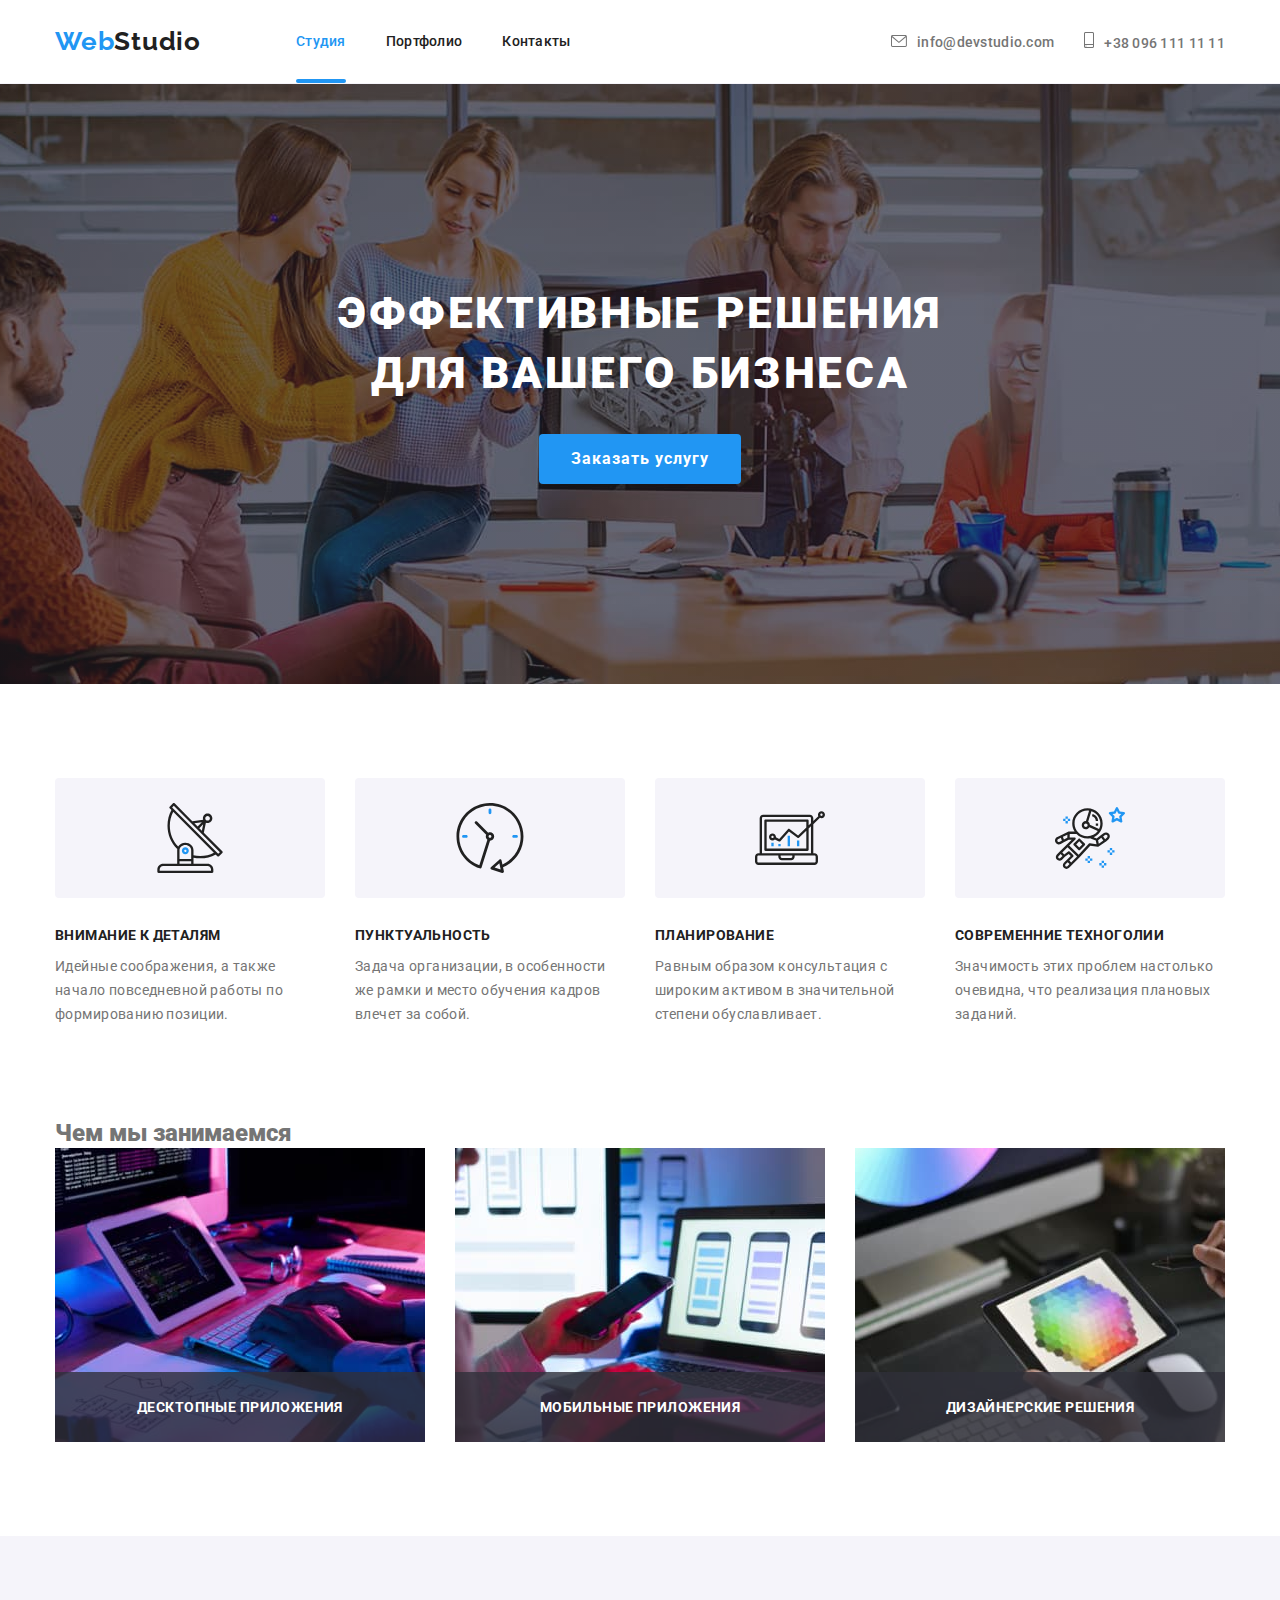
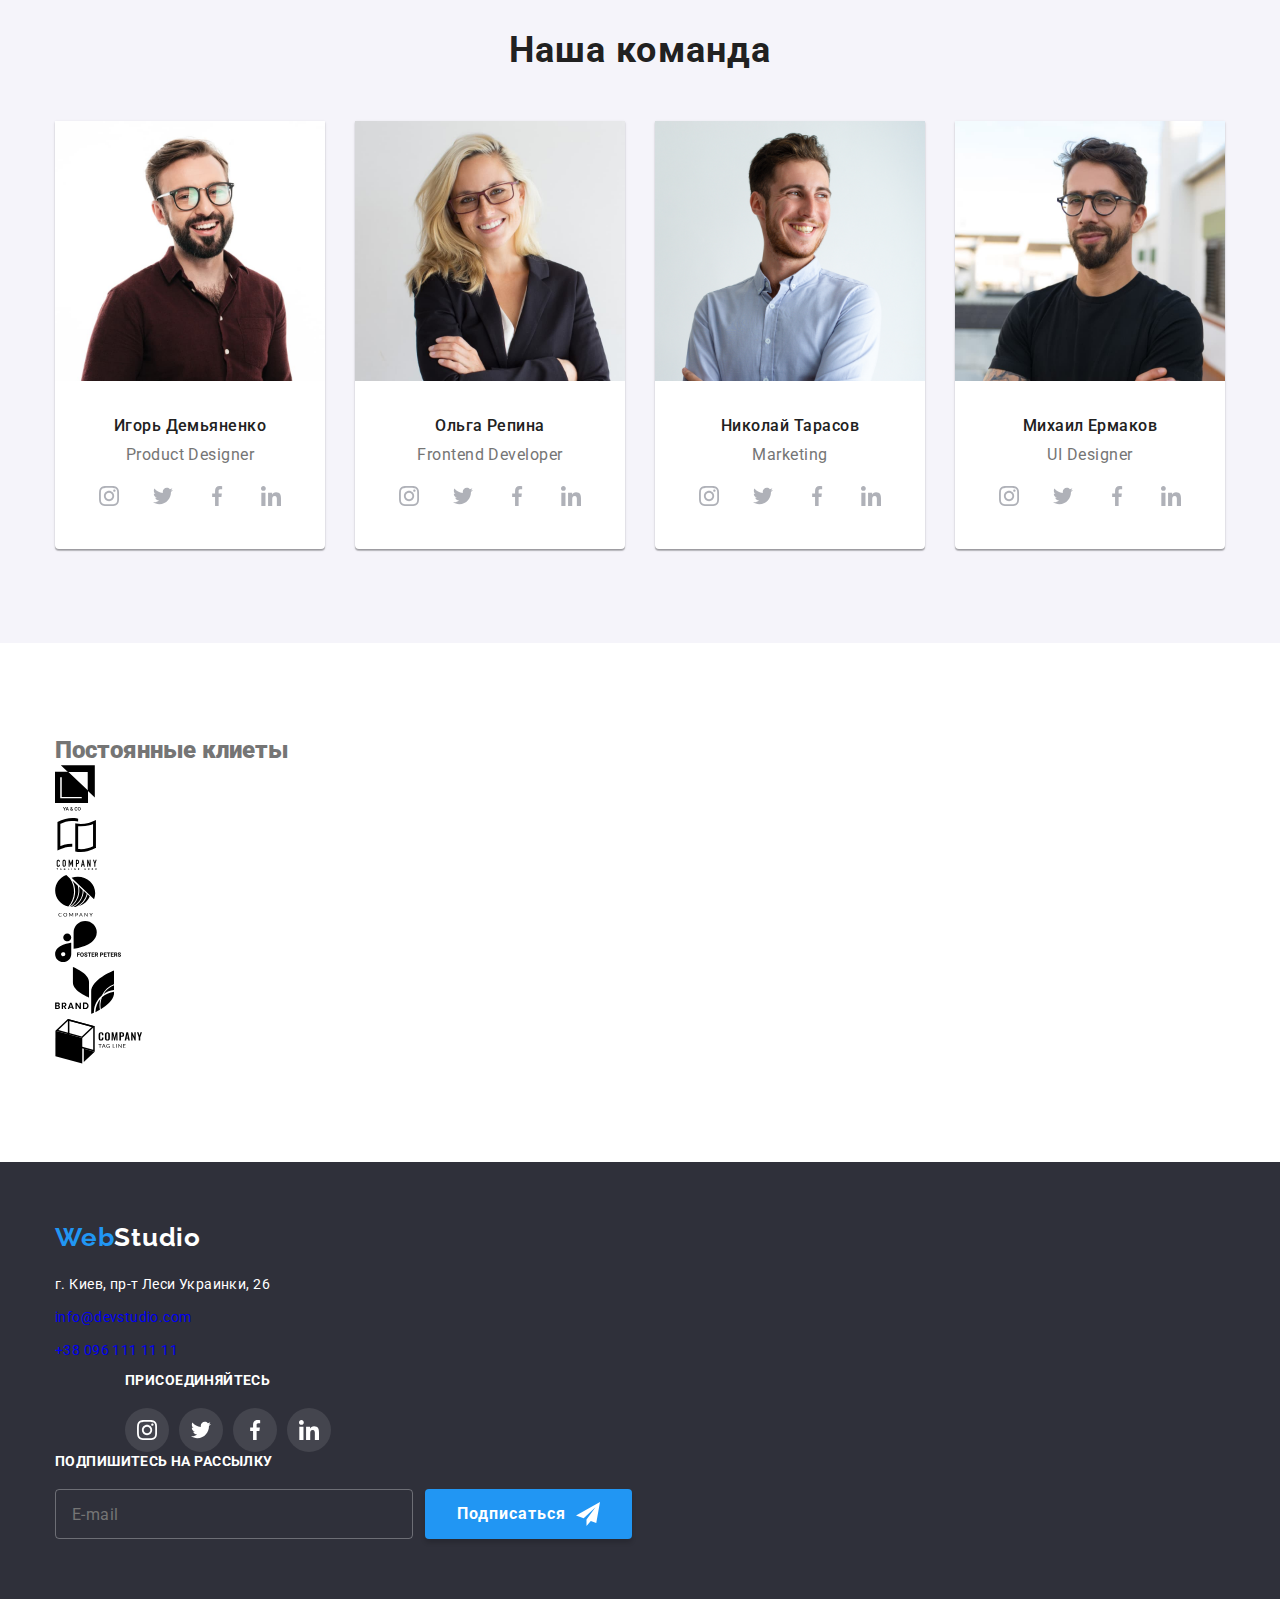
==== commit 64af1c9a: "Обновляет index.html" ====
--- a/index.html
+++ b/index.html
@@ -117,7 +117,7 @@
       <!--Чем мы занимаемся-->
       <section class="occupation-section">
         <div class="container">
-          <h2 class="occupation-title">Чем мы занимаемся</h2>
+          <h2 class="occupation-heading">Чем мы занимаемся</h2>
           <ul class="occupation">
             <li class="occupation__item">
               <div class="product-overlay"> 
@@ -308,42 +308,42 @@
       <!--Постоянные клиенты-->
       <section class="section">
         <div class="container">
-          <h2 class="client-heading">Постоянные клиеты</h2>
-          <ul class="client-icon list">
-            <li class="client-container">
-              <a class="client-link" href="">
+          <h2 class="client__heading">Постоянные клиеты</h2>
+          <ul class="client__list">
+            <li class="client__container">
+              <a class="client__link" href="#">
                 <svg class="client-svg1" width="44" height="49">
                   <use href="./images/symbol-defs.svg#logo-1" ></use>
                 </svg>
               </a>
             </li>
-            <li class="client-container">
-              <a class="client-link" href="">
-                <svg class="client-svg1" width="44" height="52">
+            <li class="client__container">
+              <a class="client__link" href="#">
+                <svg class="client__svg1" width="44" height="52">
                   <use href="./images/symbol-defs.svg#logo-2" ></use>
                 </svg>
               </a></li>
-            <li class="client-container">
-              <a class="client-link" href="">
-                <svg class="client-svg1" width="41" height="42">
+            <li class="client__container">
+              <a class="client__link" href="#">
+                <svg class="client__svg1" width="41" height="42">
                   <use href="./images/symbol-defs.svg#logo-3" ></use>
                 </svg>
               </a></li>
-            <li class="client-container">
-              <a class="client-link" href="">
-                <svg class="client-svg1" width="79" height="42">
+            <li class="client__container">
+              <a class="client__link" href="#">
+                <svg class="client__svg1" width="79" height="42">
                   <use href="./images/symbol-defs.svg#logo-4" ></use>
                 </svg>
               </a></li>
-            <li class="client-container">
-              <a class="client-link" href="">
-                <svg class="client-svg1" width="59" height="47">
+            <li class="client__container">
+              <a class="client__link" href="#">
+                <svg class="client__svg1" width="59" height="47">
                   <use href="./images/symbol-defs.svg#logo-5" ></use>
                 </svg>
               </a></li>
-              <li class="client-container">
-                <a class="client-link" href="">
-                  <svg class="client-svg1" width="88" height="45">
+              <li class="client__container">
+                <a class="client__link" href="#">
+                  <svg class="client__svg1" width="88" height="45">
                     <use href="./images/symbol-defs.svg#logo-6" ></use>
                   </svg>
                 </a></li>
@@ -354,7 +354,8 @@
 
     <!--Футер-->
     <footer class="footer">
-      <div class="container position">
+      <div class="container">
+        <div class="footer-info">
         <div>
             <a href="./index.html" class="logo-blue">Web<span class="logo-white">Studio</span></a>
             <address class="adrress-post">
@@ -395,22 +396,19 @@
           </ul>
         </div>
         
-        <!--Блок підпишись-->
-
-  <div class="subscribe-container">     
-      <form>
-        <label class="subscribe-lable" for="subscribe-input">Подпишитесь на рассылку</label>
-        <div class="subscribe-form">
-        <input class="subscribe-input" type="email" name="subscribe-email" id="subscribe-input" placeholder="E-mail" required/>
-        <button class="subscribe-button" type="submit">Подписаться
-          <span class="subscribe-icon"><svg width="24px" height="24px"><use href="./images/symbol-defs.svg#icon-send"></use></svg></span>
-        </button>
-      </div> 
-      </form>
-    </div>
-  
+        <div class="subscribe-container">     
+          <form>
+              <label class="subscribe-lable" for="subscribe-input">Подпишитесь на рассылку</label>
+              <div class="subscribe-form">
+              <input class="subscribe-input" type="email" name="subscribe-email" id="subscribe-input" placeholder="E-mail" required/>
+              <button class="subscribe-button" type="submit">Подписаться
+                <span class="subscribe-icon"><svg width="24px" height="24px"><use href="./images/symbol-defs.svg#icon-send"></use></svg></span>
+              </button>
+              </div> 
+          </form>
+        </div>
       </div>
-
+      </div>
     </footer>
 
     <div class="backdrop is-hidden" data-backdrop>
--- a/css/styles.css
+++ b/css/styles.css
@@ -487,7 +487,7 @@
 }
 
 .occupation-title,
-.team-heading {
+.team__heading {
     display: block;
     margin-bottom: 50px;
 
@@ -506,11 +506,7 @@
     border-radius: 0px;
 }
 
-.social .distance:not(:last-child) {
-    margin-right: 10px;
-}
-
-.team-card {
+.team-list__card {
     height: 428px;
     border-radius: 0px 0px 4px 4px;
     box-shadow: 
@@ -520,11 +516,11 @@
     background-color: #ffffff;
     }
 
-.card-face {
+.team-list__face {
     margin-bottom: 30px;
 }
 
-.team-list .person {
+.team-list__person {
     margin-bottom: 10px;
 
     font-weight: 500;
@@ -536,7 +532,7 @@
     color: var(--title-text-color);
 }
 
-.duties {
+.team-list__details {
     margin-bottom: 10px;
     font-weight: normal;
     font-size: 16px;
@@ -550,13 +546,17 @@
     justify-content: center;
 }
 
-.master-icon:focus,
-.master-icon:hover {
+.social__distance:not(:last-child) {
+    margin-right: 10px;
+}
+
+.social__master:focus,
+.social__master:hover {
     background-color: var(--accent-color);
     color: var(--hero-text-color);
 }
 
-.master-icon {
+.social__master {
     display: inline-flex;
     justify-content: center;
     align-items: center;
@@ -570,7 +570,7 @@
     transition: background-color var(--animation-duration) var(--animation-type)
 }
 
-.icon-social {
+.social__icon {
     fill: currentColor;
 }
 .position{
@@ -582,7 +582,6 @@
 
 .client-heading {
     display: block;
-    margin-top: 94px;
     margin-bottom: 50px;
 
     font-weight: 700;
@@ -597,7 +596,6 @@
 .client-icon {
     display: flex;
     justify-content: space-around;
-    padding-bottom: 94px;
 }
 
 .list {
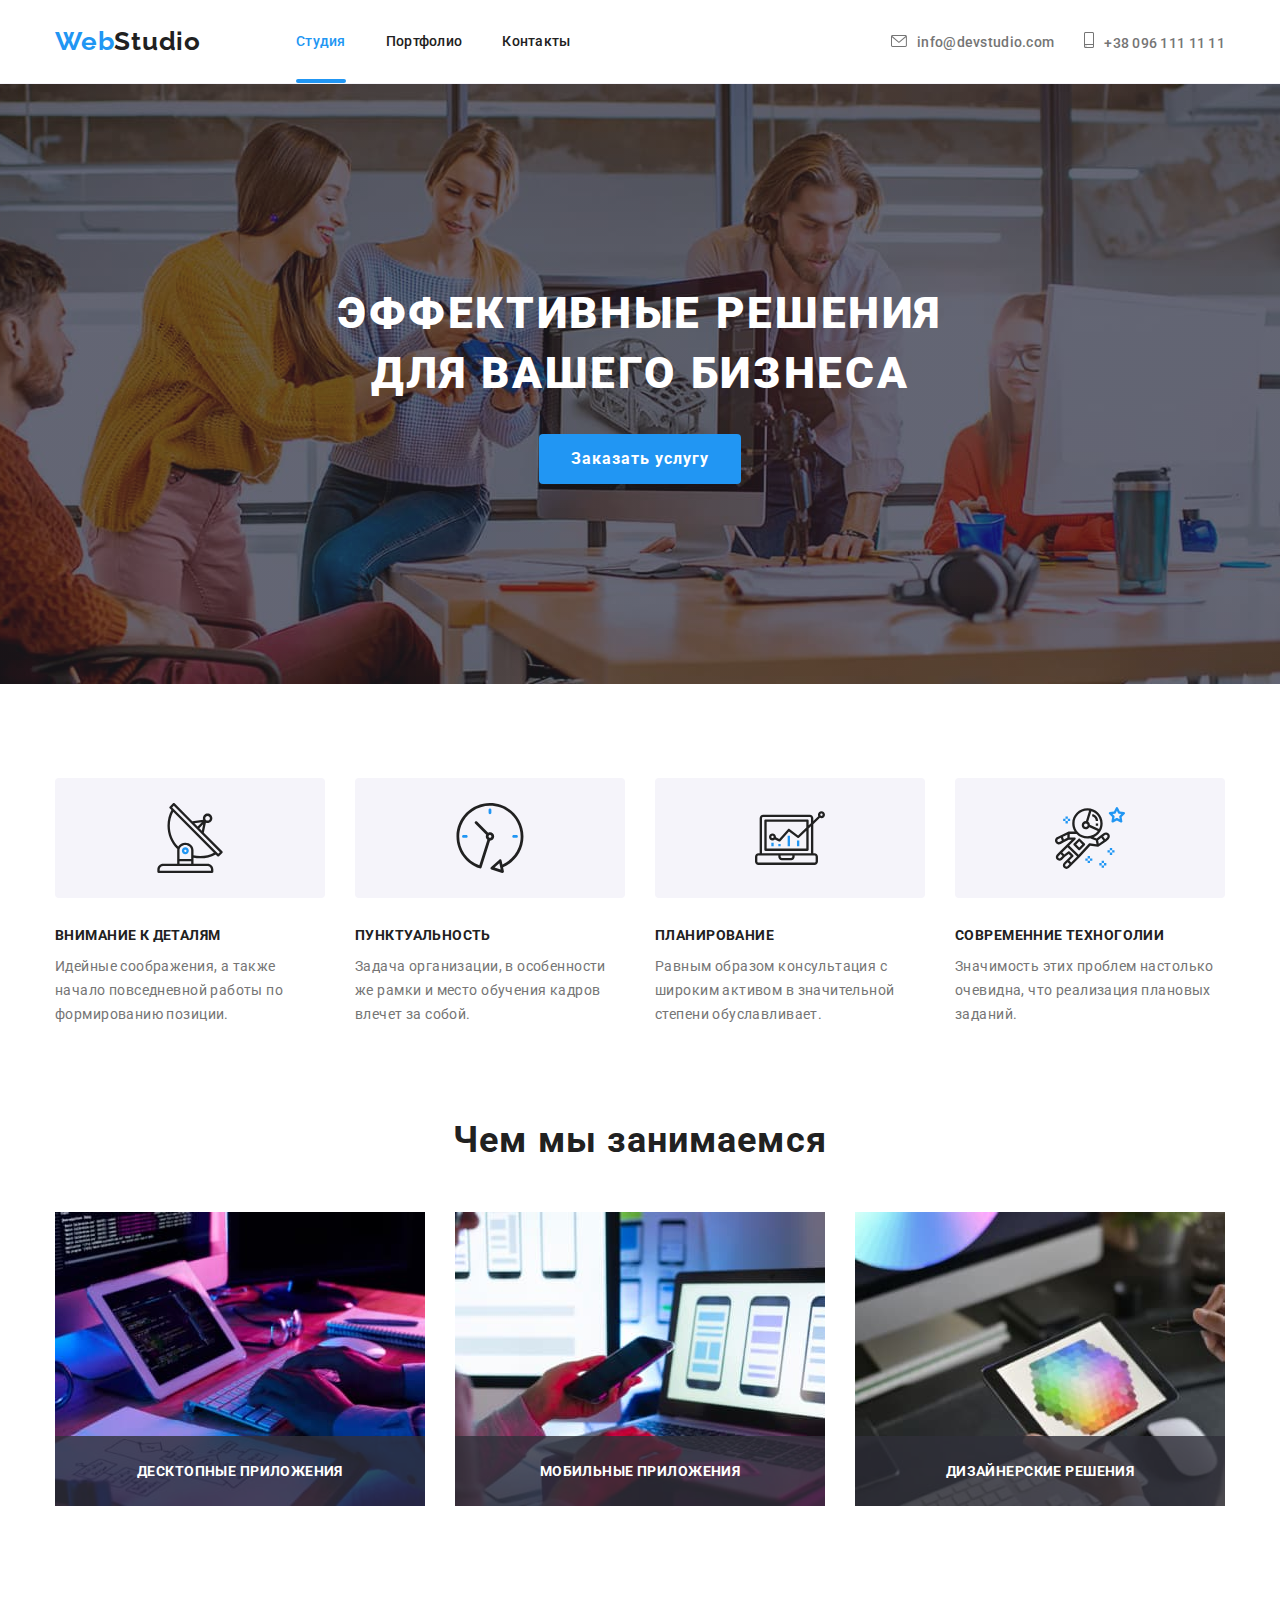
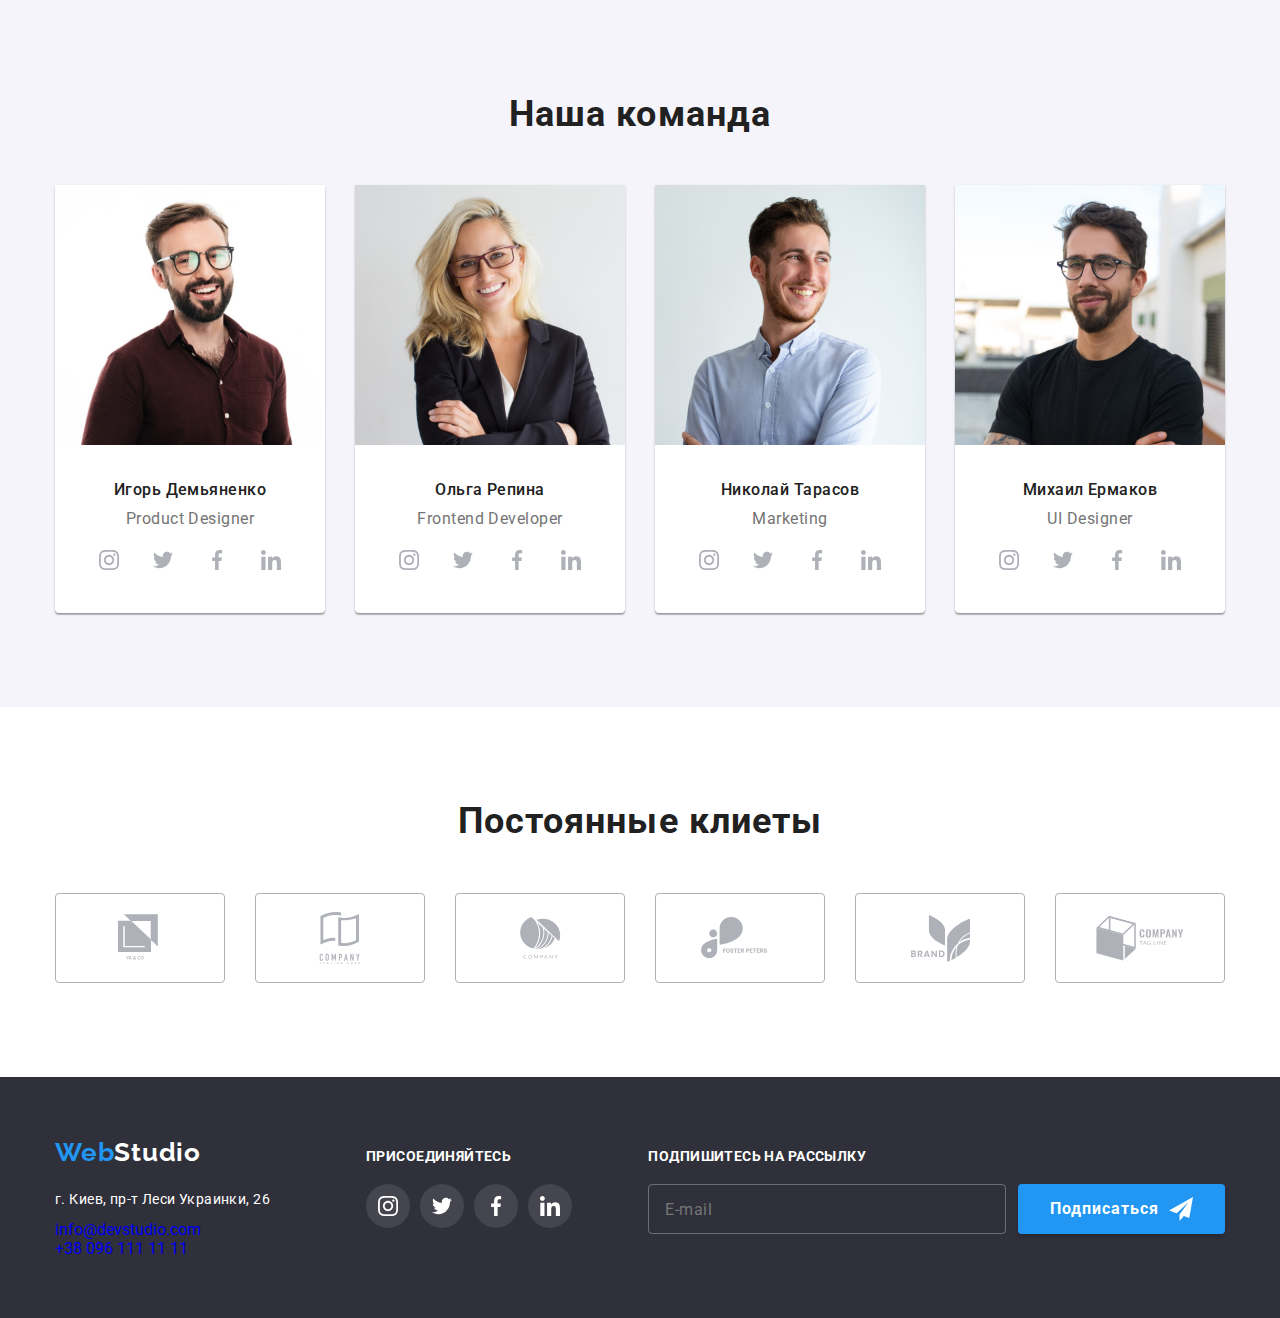
==== commit 94a9d43f: "Обновляет index.html" ====
--- a/index.html
+++ b/index.html
@@ -356,17 +356,17 @@
     <footer class="footer">
       <div class="container">
         <div class="footer-info">
-        <div>
+        <div class="footer-contacts">
             <a href="./index.html" class="logo-blue">Web<span class="logo-white">Studio</span></a>
             <address class="adrress-post">
               г. Киев, пр-т Леси Украинки, 26
               </address>
-            <ul class="adrress-footer">
-              <li class="adrress-item">
-                <a href="mailto:info@example.com" class="adrress">info@devstudio.com</a>
-              </li>
-              <li>
-                <a href="tel:+380991111111" class="adrress">+38 096 111 11 11</a>
+            <ul class="footer-adrress">
+              <li class="footer-adrress__item">
+                <a href="mailto:info@example.com" class="adrress-footer__link">info@devstudio.com</a>
+              </li>
+              <li class="footer-adrress__item">
+                <a href="tel:+380991111111" class="adrress-footer__link">+38 096 111 11 11</a>
               </li>
             </ul>
         </div>
@@ -395,7 +395,7 @@
           </li>
           </ul>
         </div>
-        
+
         <div class="subscribe-container">     
           <form>
               <label class="subscribe-lable" for="subscribe-input">Подпишитесь на рассылку</label>
--- a/css/styles.css
+++ b/css/styles.css
@@ -486,8 +486,9 @@
     background-color: var(--background-secondary-color);
 }
 
-.occupation-title,
-.team__heading {
+.occupation-heading,
+.team__heading,
+.client__heading {
     display: block;
     margin-bottom: 50px;
 
@@ -573,32 +574,16 @@
 .social__icon {
     fill: currentColor;
 }
-.position{
+/* .position{
     display: flex;
     align-items: baseline;
-}
+} */
 
 /* Постоянные клиенты */
 
-.client-heading {
-    display: block;
-    margin-bottom: 50px;
-
-    font-weight: 700;
-    font-size: 36px;
-    line-height: 1.16;
-    text-align: center;
-    letter-spacing: 0.03em;
-
-    color: var(--title-text-color);
-}
-
-.client-icon {
+.client__list {
     display: flex;
     justify-content: space-around;
-}
-
-.list {
     list-style: none;
     padding-left: 0;
     padding-right: 0;
@@ -606,22 +591,16 @@
     margin-bottom: 0;
 }
 
-.client-container {
+.client__container {
     width: 170px;
     height: 90px;
 }
 
-.client-container:not(:last-child) {
+.client__container:not(:last-child) {
     margin-right: 30px;
 }
 
-.client-link:focus,
-.client-link:hover {
-    fill: var(--accent-color);
-    border: 1px solid var(--accent-color);
-}
-
-.client-link {
+.client__link {
     display: inline-flex;
     justify-content: center;
     align-items: center;
@@ -629,16 +608,19 @@
     height: 100%;
     border: 1px solid #afb1b8;
     border-radius: 4px;
+
     fill: var(--icon-main-color);
     
     transition: var(--animation-duration) var(--animation-type);
 }
 
+.client__link:focus,
+.client__link:hover {
+    fill: var(--accent-color);
+    border: 1px solid var(--accent-color);
+}
+
 /* Футер */
-
-.footer-apendix {
-    margin-bottom: 20px;
-}
 
 .footer {
     padding-top: 60px;
@@ -646,9 +628,17 @@
     background-color: var(--background-hero-footer-color);
 }
 
+.footer-info {
+    display: flex;
+    align-items: baseline;
+}
+
 .adrress-footer .adrress-item:not(:last-child) {
     margin-bottom: 9px;
-    
+}
+
+.footer-apendix {
+    margin-bottom: 20px;
 }
 
 .socials-footer {
@@ -841,10 +831,7 @@
 
 .paragraf-text {
     position: absolute;
-    
-    display: flex;
-
-    color: var(--hero-text-color);
+    display: flex;
     width: 322px;
     height: 168px;
     top: 63px;
@@ -856,6 +843,8 @@
     font-size: 18px;
     line-height: 1.56;
     letter-spacing: 0.03em;
+
+    color: var(--hero-text-color);
 }
 
 .master-photo:hover .paragraf-text,
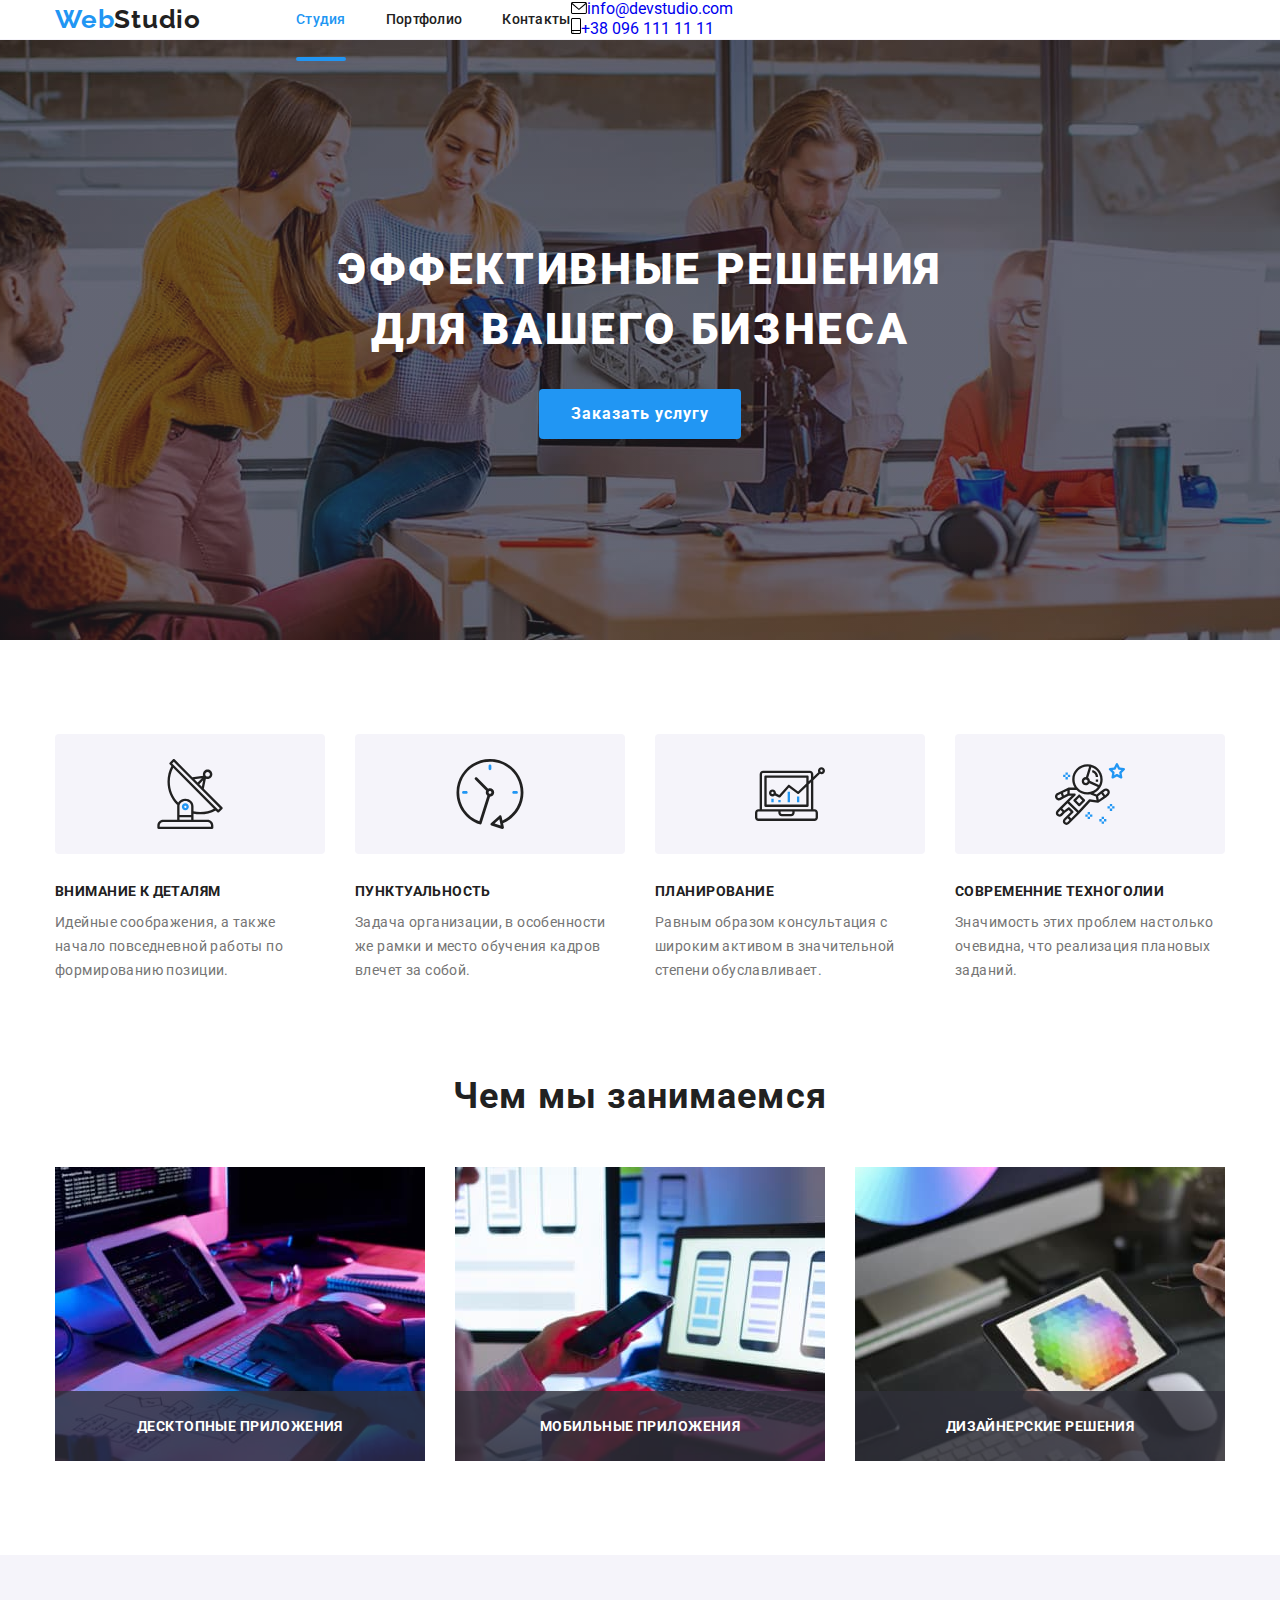
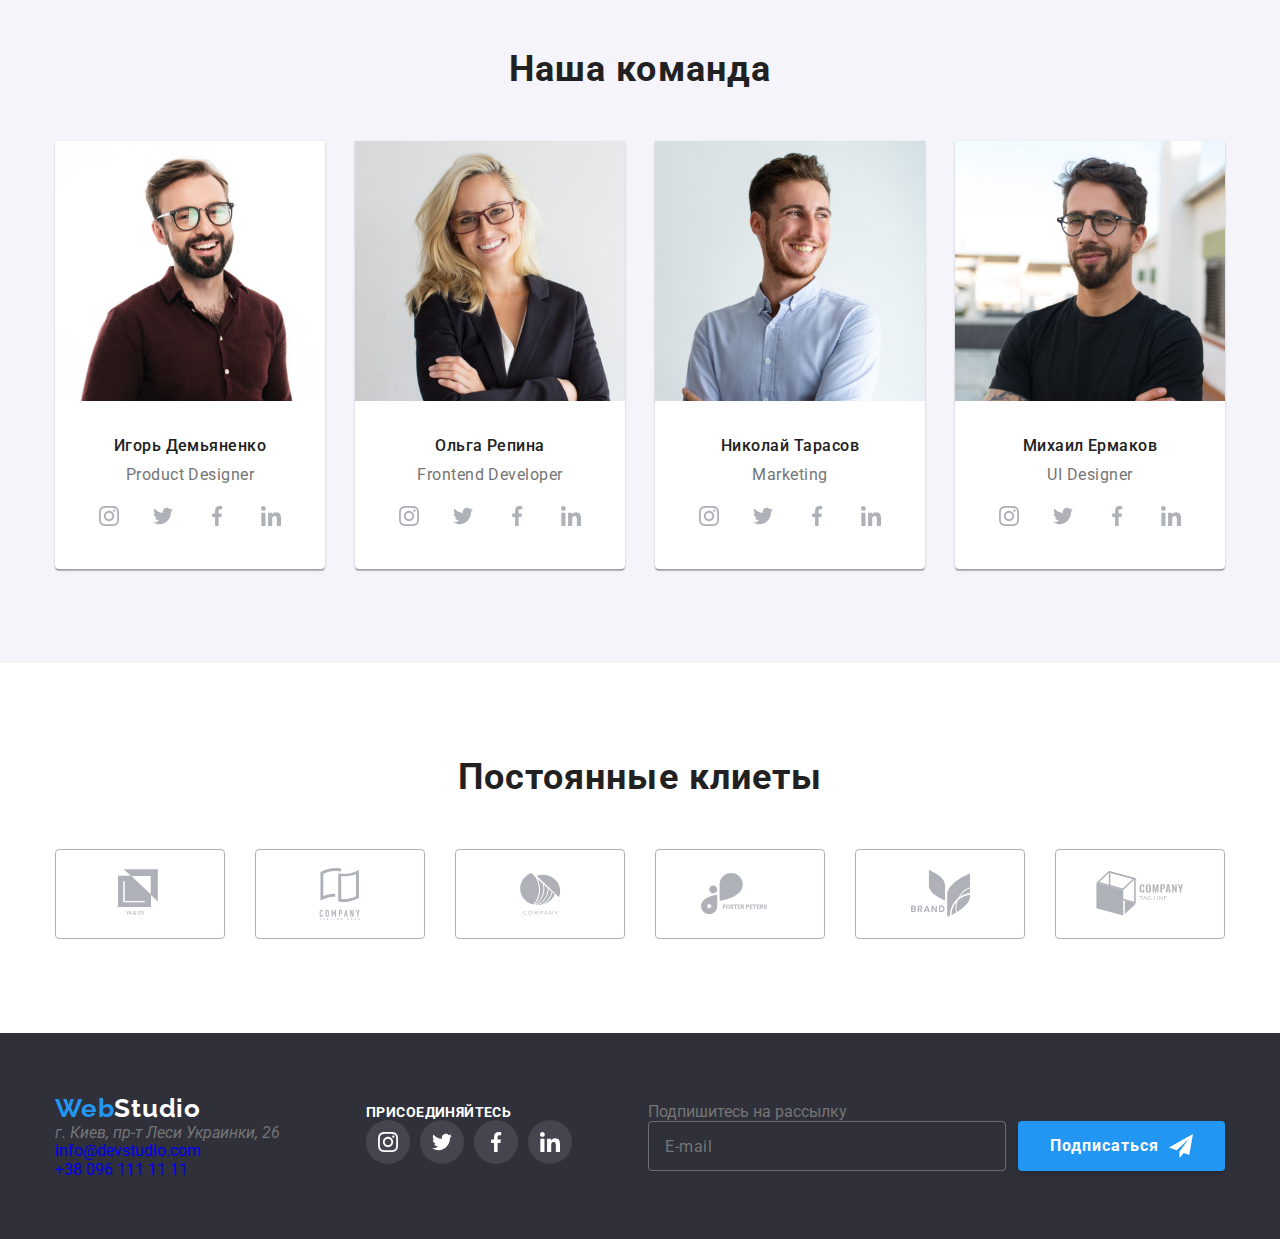
==== commit c9d507f3: "Обновляет index.html" ====
--- a/index.html
+++ b/index.html
@@ -31,13 +31,13 @@
             </ul>
         </nav>
 
-        <ul class="adrress-header">
-            <li class="adrress-header__mail"><a class="adrress-header__link" href="mailto:info@example.com">
-              <svg class="adrress-header__icon-mail" width="16px" height="12px">
+        <ul class="address-header">
+            <li class="address-header__mail"><a class="address-header__link" href="mailto:info@example.com">
+              <svg class="address-header__icon-mail" width="16px" height="12px">
                 <use href="./images/symbol-defs.svg#envelope-2"></use>
               </svg>info@devstudio.com</a></li>
-            <li class="adrress-header__mail"><a class="adrress-header__link" href="tel:+380991111111">
-              <svg class="adrress-header__icon-phone" width="10" height="16">
+            <li class="address-header__mail"><a class="address-header__link" href="tel:+380991111111">
+              <svg class="address-header__icon-phone" width="10" height="16">
                 <use href="./images/symbol-defs.svg#smartphone"></use>
               </svg>+38 096 111 11 11</a></li>
         </ul>
@@ -358,20 +358,20 @@
         <div class="footer-info">
         <div class="footer-contacts">
             <a href="./index.html" class="logo-blue">Web<span class="logo-white">Studio</span></a>
-            <address class="adrress-post">
+            <address class="address-post">
               г. Киев, пр-т Леси Украинки, 26
               </address>
-            <ul class="footer-adrress">
-              <li class="footer-adrress__item">
-                <a href="mailto:info@example.com" class="adrress-footer__link">info@devstudio.com</a>
-              </li>
-              <li class="footer-adrress__item">
-                <a href="tel:+380991111111" class="adrress-footer__link">+38 096 111 11 11</a>
+            <ul class="footer-address">
+              <li class="footer-address__item">
+                <a href="mailto:info@example.com" class="address-footer__link">info@devstudio.com</a>
+              </li>
+              <li class="footer-address__item">
+                <a href="tel:+380991111111" class="address-footer__link">+38 096 111 11 11</a>
               </li>
             </ul>
         </div>
         <div class="socials-footer">
-          <p class="footer-apendix">Присоединяйтесь</p>
+          <p class="footer-appendix">Присоединяйтесь</p>
           <ul class="socials-link svg-list">
             <li class="roster"><a class="master-social" href="https://www.instagram.com">
               <svg class="social__icon" width="20px" height="20px"><use href="./images/symbol-defs.svg#instagram"></use>
@@ -398,7 +398,7 @@
 
         <div class="subscribe-container">     
           <form>
-              <label class="subscribe-lable" for="subscribe-input">Подпишитесь на рассылку</label>
+              <label class="subscribe-label" for="subscribe-input">Подпишитесь на рассылку</label>
               <div class="subscribe-form">
               <input class="subscribe-input" type="email" name="subscribe-email" id="subscribe-input" placeholder="E-mail" required/>
               <button class="subscribe-button" type="submit">Подписаться
@@ -413,7 +413,7 @@
 
     <div class="backdrop is-hidden" data-backdrop>
       <div class="modal-window">
-        <button class="modal-close-buttom" data-close-modal>
+        <button class="modal-close-button" data-close-modal>
           <svg class="icon-modal-close" width="18px" height="18px"><use href="./images/symbol-defs.svg#close-black"></use>
           </svg>
         </button>
--- a/css/styles.css
+++ b/css/styles.css
@@ -73,6 +73,11 @@
 	margin: 0 auto;
 }
 
+.section {
+    padding-top: 94px;
+    padding-bottom: 94px;
+}
+
 
 /* Header */
 
@@ -80,7 +85,7 @@
     width: 100%;
     top: 0;
     left: 0;
-    z-index: 1;
+    /* z-index: 1; */
     
     border-bottom: 1px solid var(--background-secondary-color);
 
@@ -199,26 +204,11 @@
     margin-left: auto;
 }
 
-.adrress-header__link{
-    position: relative;
-
-    transition: color var(--animation-duration) var(--animation-type);
-}
-
-.adrress-header__link::after {
-    content: '';
-    opacity: 0;
-    transition: opacity var(--animation-duration) var(--animation-type);
-}
-
-.adrress-header__link:hover:after {
-    opacity: 1;
-}
-
 .adrress-header__link,
-.adrress-header__link {
+.adrress-footer__link {
     fill: var(--primary-text-color);
     color: var(--primary-text-color);
+    transition: color var(--animation-duration) var(--animation-type);
 }
 
 .adrress-header__link {
@@ -234,8 +224,8 @@
 
 .adrress-header__link:hover,
 .adrress-header__link:focus,
-.adrress-header__link:hover,
-.adrress-header__link:focus{
+.adrress-footer__link:hover,
+.adrress-footer__link:focus{
     color: var(--accent-color);
     fill: currentColor;
 }
@@ -246,29 +236,6 @@
 
 .adrress-header__mail:not(:last-child) { 
     margin-right: 30px;
-}
-
-.adrress-post {
-    margin-top: 20px;
-    margin-bottom: 9px;
-
-    font-style: normal;
-    font-weight: 400;
-    font-size: 14px;
-    line-height: 1.71;
-    letter-spacing: 0.03em;
-
-    color: var(--hero-text-color);
-}
-
-.adrress-footer {
-    margin-bottom: 9px;
-
-    font-style: normal;
-    font-weight: 400;
-    font-size: 14px;
-    line-height: 1.71;
-    letter-spacing: 0.03em;
 }
 
 /* Hero */
@@ -364,13 +331,7 @@
     letter-spacing: 0.03em;
 }
 
-/* Feature-list */
-
-
-.section {
-    padding-top: 94px;
-    padding-bottom: 94px;
-} 
+/* Feature-list */ 
 
 .feature-list {
     display: flex;
@@ -431,10 +392,6 @@
 .occupation-section {
     padding-top: 0;
     padding-bottom: 94px;
-}
-
-.container {
-    display: block;
 }
 
 .occupation {
@@ -574,10 +531,6 @@
 .social__icon {
     fill: currentColor;
 }
-/* .position{
-    display: flex;
-    align-items: baseline;
-} */
 
 /* Постоянные клиенты */
 
@@ -625,6 +578,7 @@
 .footer {
     padding-top: 60px;
     padding-bottom: 60px;
+
     background-color: var(--background-hero-footer-color);
 }
 
@@ -633,8 +587,33 @@
     align-items: baseline;
 }
 
-.adrress-footer .adrress-item:not(:last-child) {
+.footer-contacts {
+    margin-right: 70px;
+}
+
+.footer-adrress {
+    font-style: normal;
+    font-weight: 400;
+    font-size: 14px;
+    line-height: 1.71;
+    letter-spacing: 0.03em;
+}
+
+.footer-adrress__item:not(:last-child) {
     margin-bottom: 9px;
+}
+
+.adrress-post {
+    margin-top: 20px;
+    margin-bottom: 9px;
+
+    font-style: normal;
+    font-weight: 400;
+    font-size: 14px;
+    line-height: 1.71;
+    letter-spacing: 0.03em;
+
+    color: var(--hero-text-color);
 }
 
 .footer-apendix {
@@ -643,8 +622,8 @@
 
 .socials-footer {
     display: block;
-    margin-left: 70px;
-    align-items: center;
+    align-items: center;
+
     font-style: normal;
     font-weight: 700;
     font-size: 14px;
@@ -688,22 +667,17 @@
 
 /* Butoons */
 
-.portfolio {
-    padding-top: 94px;
-    padding-bottom: 94px;
-}
-
-.filter-item {
+.filter-set{
 	display: flex;
 	justify-content: center;
     margin-bottom: 34px;
 }
 
-.filter-list:not(:last-child) {
+.filter-set__item:not(:last-child) {
     margin-right: 8px;
 }
 
-.filter-btn{
+.filter-set__btn {
     padding: 6px 22px;
 
     align-items: baseline;
@@ -725,8 +699,8 @@
     transition: background-color var(--animation-duration) var(--animation-type);
 }
 
-.filter-btn:hover,
-.filter-btn:focus{
+.filter-set__btn:hover,
+.filter-set__btn:focus{
     color: var(--hero-text-color);
     background-color: var(--accent-color-card);
     box-shadow: 0px 3px 1px rgba(0, 0, 0, 0.1),
@@ -734,15 +708,7 @@
                 0px 2px 2px rgba(0, 0, 0, 0.12);
 }
 
-                /* All offers */
- 
-.joboffer {   
-    width: 1200px;
-    padding: 0 15px;
-    margin: 0 auto;
-}
-
-.offers-list { 
+.portfolio-list { 
     display: flex;
     flex-wrap: wrap;
 
@@ -756,6 +722,17 @@
     color: var(--title-text-color);
 } 
 
+.portfolio-title {
+    margin-bottom: 4px;
+
+    font-weight: 700;
+    font-size: 18px;
+    line-height: 2;
+    letter-spacing: 0.06em;
+
+    color: var(--title-text-color);
+}
+
 /* Оверлей та анімація для карток */
 
 .master-photo {
@@ -764,7 +741,7 @@
     overflow: hidden;
 }
 
-.portfolio-overlay {
+.portfolio-list__overlay {
     position: absolute;
     width: 100%;
     height: 100%;
@@ -778,15 +755,15 @@
     transform: translateY(100%);
 }
 
-.item:hover .portfolio-overlay {
+.portfolio-list__item:hover .portfolio-list__overlay {
     transform: translateY(0);
 }
 
-.offers-item-link:focus .portfolio-overlay {
+.portfolio-list__link:focus .portfolio-list__overlay {
     transform: translateY(0);
 }
 
-.offers-list .item {
+.portfolio-list .portfolio-list__item {
     width: 370px;
 
     outline: 1px solid #eeeeee;
@@ -796,15 +773,15 @@
     background-color: #fff;
 }
 
-.offers-list .item:nth-child(3n) {
+.portfolio-list .portfolio-list__item:nth-child(3n) {
     margin-right: 0;
 }
 
-.offers-list .item:nth-last-child(-n +3) {
+.portfolio-list .portfolio-list__item:nth-last-child(-n +3) {
     margin-bottom: 0;
 }
-.offers-list a,
-.offers-list img {
+.portfolio-list a,
+.portfolio-list img {
     display: block;
 }
 
@@ -816,22 +793,25 @@
 
     color: var(--primary-text-color);
 }    
-.offers-item-link:focus,
-.offers-item-link:hover {
+.portfolio-list__linkk:focus,
+.portfolio-list__link:hover {
     box-shadow: 0px 1px 1px rgba(0, 0, 0, 0.12), 
                 0px 4px 4px rgba(0, 0, 0, 0.06), 
                 1px 4px 6px rgba(0, 0, 0, 0.16);
 }
 
-.offers-item-link .offers-info {
+.portfolio-list__link .offers-info {
     padding: 20px 24px;
 }
 
 /* Card text */
 
-.paragraf-text {
+.portfolio-list__text {
     position: absolute;
-    display: flex;
+    
+    display: flex;
+
+    color: var(--hero-text-color);
     width: 322px;
     height: 168px;
     top: 63px;
@@ -843,14 +823,13 @@
     font-size: 18px;
     line-height: 1.56;
     letter-spacing: 0.03em;
-
-    color: var(--hero-text-color);
-}
-
-.master-photo:hover .paragraf-text,
-.master-photo:focus .paragraf-text {
+}
+
+.master-photo:hover .portfolio-list__text,
+.master-photo:focus .portfolio-list__text {
     opacity: 1;
 }
+
 
 /* Бекдроп для Студії */
 
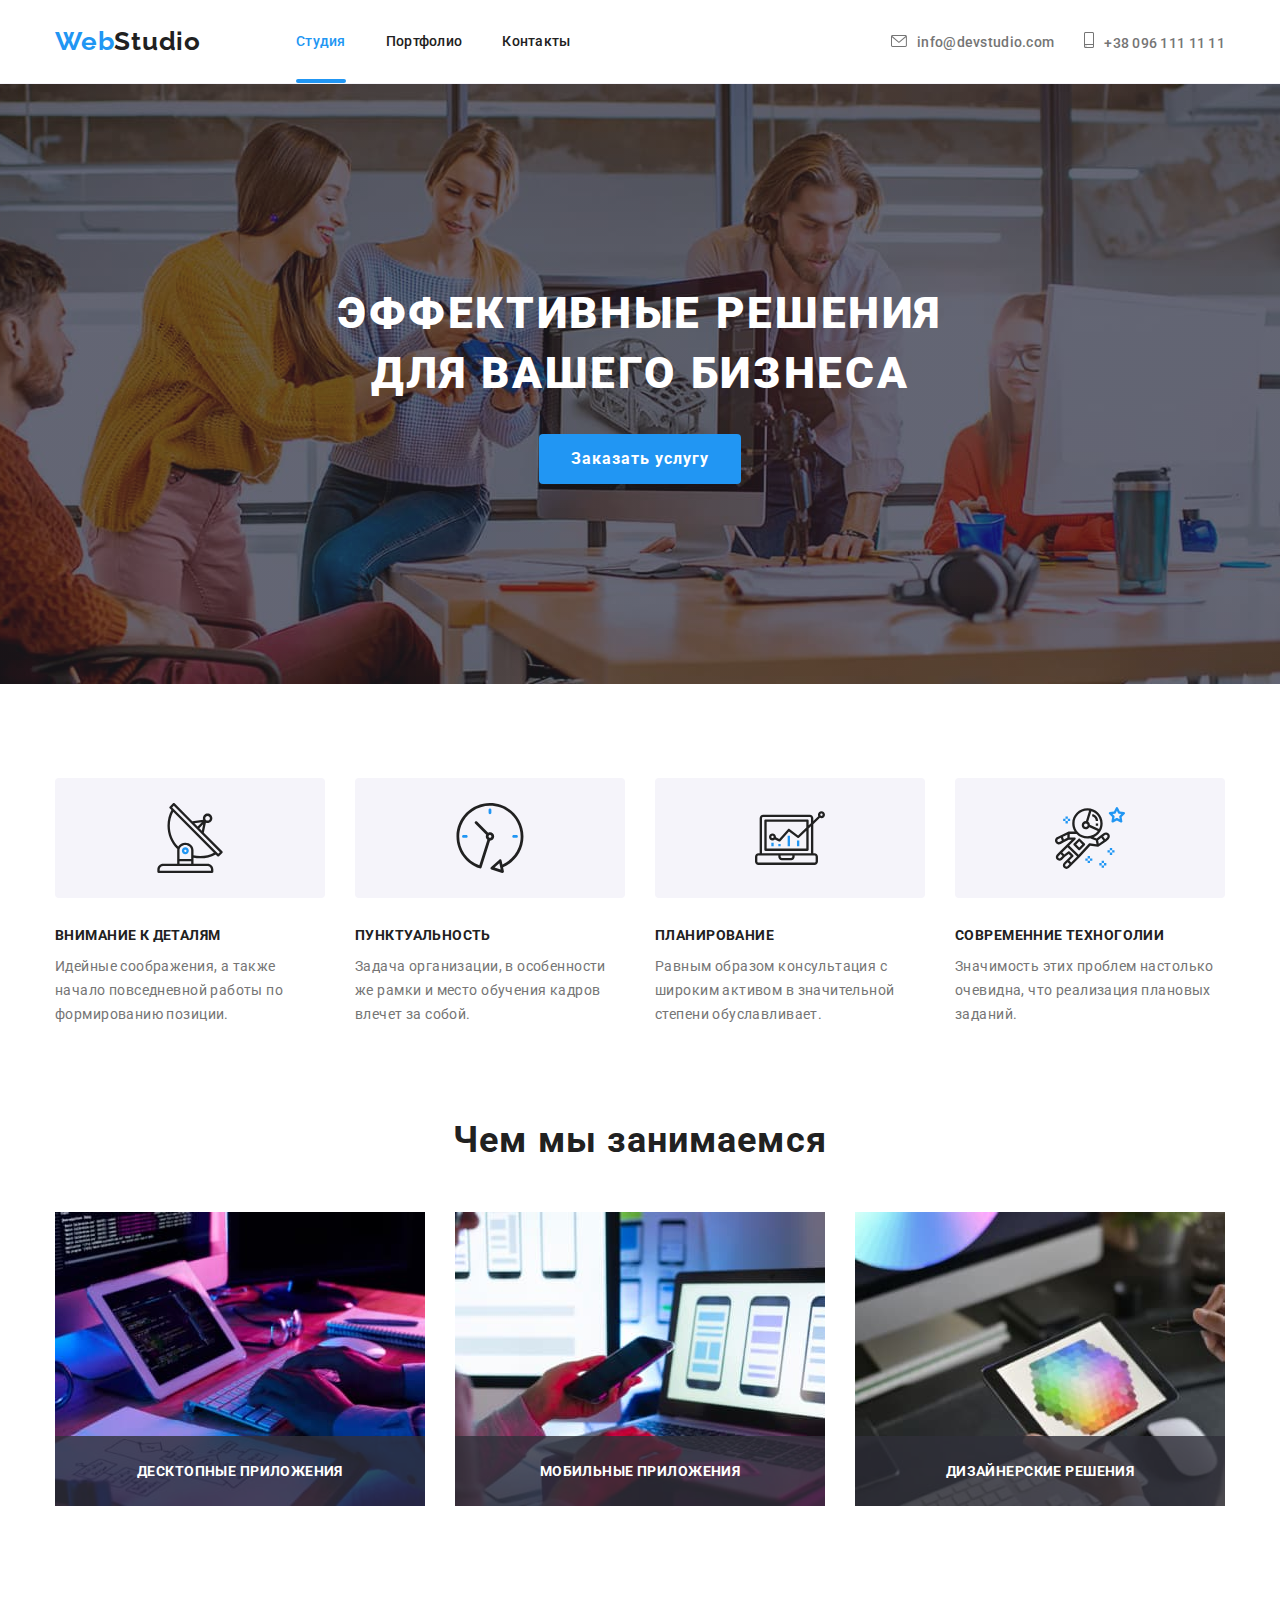
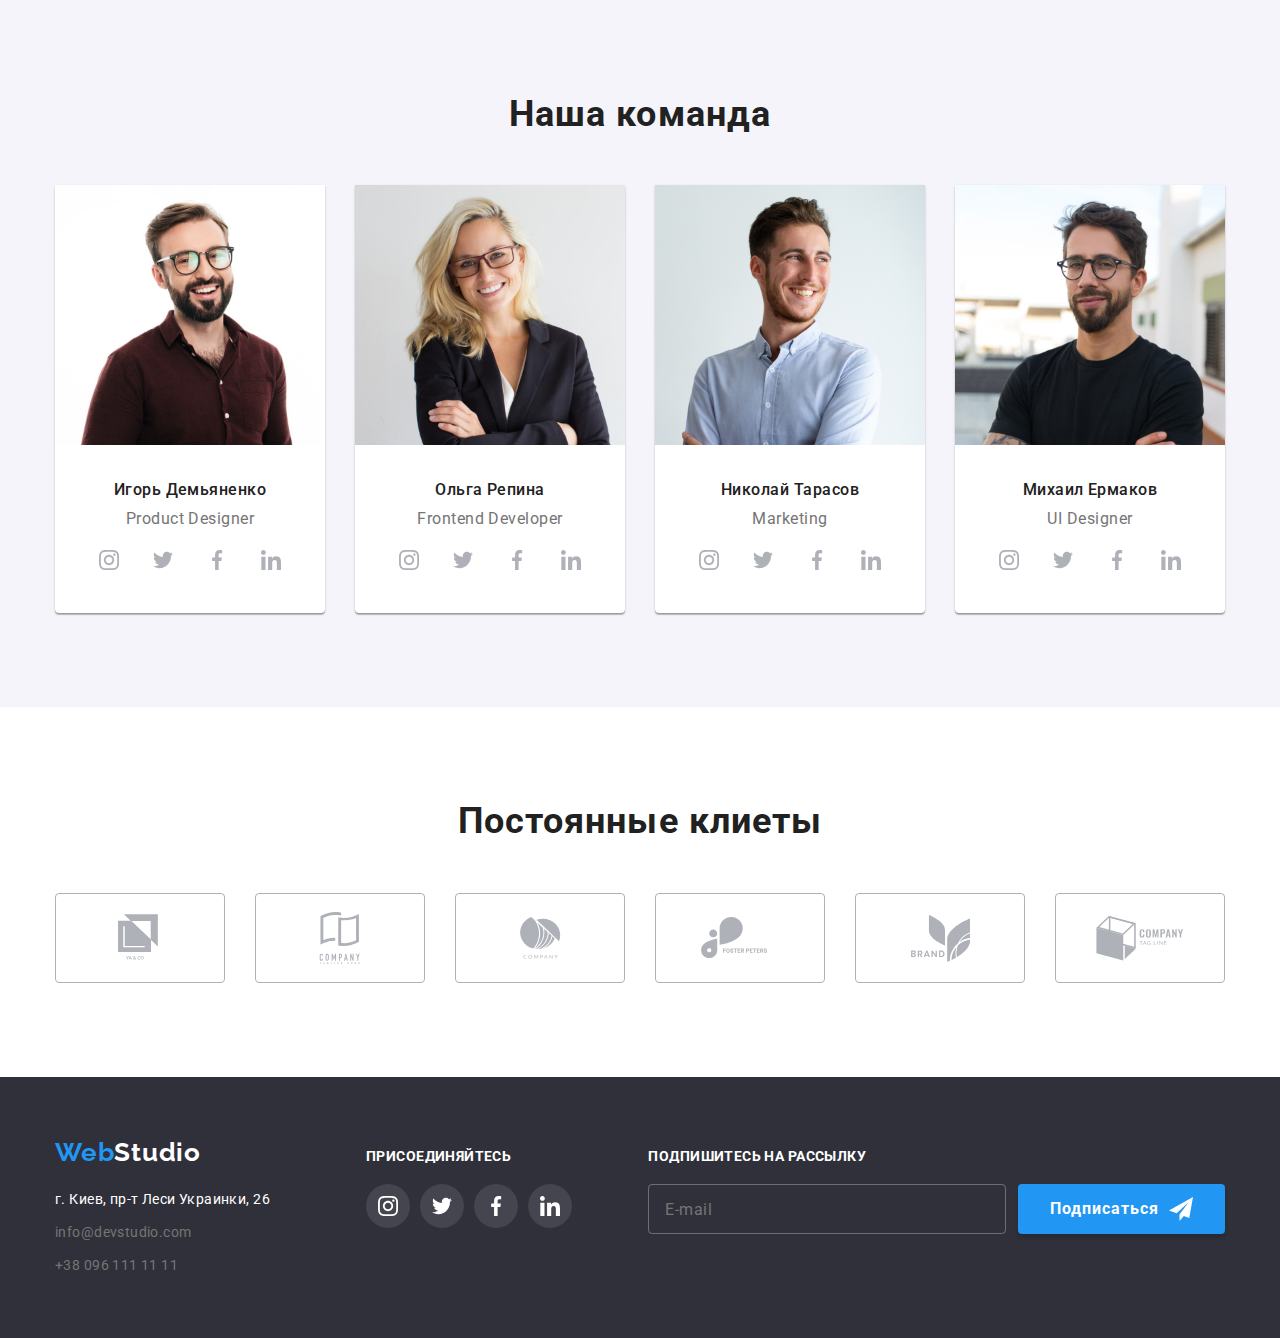
==== commit f9e71913: "Обновляет index.html" ====
--- a/index.html
+++ b/index.html
@@ -451,8 +451,8 @@
           <label class="checkbox-field">
             <input class="checkbox" type="checkbox" name="policy" value="agreement"/>
             <span class="checkbox-icon"></span>
-            <span class="label-chekbox">Соглашаюсь с рассылкой и принимаю 
-              <a href="" class="ageement-link">Условия договора</a></span>
+            <span class="label-checkbox">Соглашаюсь с рассылкой и принимаю 
+              <a href="" class="agreement-link">Условия договора</a></span>
           </label>
       </form>
 
--- a/css/styles.css
+++ b/css/styles.css
@@ -101,12 +101,12 @@
     margin: 0 auto;
 }
 
-.adrress-header__icon-mail,
-.adrress-header__icon-phone {
+.address-header__icon-mail,
+.address-header__icon-phone {
     margin-right: 10px;
 }
 
-.adrress:focus {
+.address:focus {
     fill: var(--accent-color)
 }
     
@@ -196,22 +196,22 @@
     opacity: 1;
 }
 
-/* Adrress effect */
-
-.adrress-header {
+/* Address effect */
+
+.address-header {
     display: flex;
     align-items: center;
     margin-left: auto;
 }
 
-.adrress-header__link,
-.adrress-footer__link {
+.address-header__link,
+.address-footer__link {
     fill: var(--primary-text-color);
     color: var(--primary-text-color);
     transition: color var(--animation-duration) var(--animation-type);
 }
 
-.adrress-header__link {
+.address-header__link {
     display: inline-block;
     padding: 32px 0;
     
@@ -222,19 +222,19 @@
     letter-spacing: 0.02em;
 }
 
-.adrress-header__link:hover,
-.adrress-header__link:focus,
-.adrress-footer__link:hover,
-.adrress-footer__link:focus{
+.address-header__link:hover,
+.address-header__link:focus,
+.address-footer__link:hover,
+.adrdess-footer__link:focus{
     color: var(--accent-color);
     fill: currentColor;
 }
 
-.adrress-header__mail {
+.address-header__mail {
     margin-left: auto;
 }
 
-.adrress-header__mail:not(:last-child) { 
+.address-header__mail:not(:last-child) { 
     margin-right: 30px;
 }
 
@@ -591,7 +591,7 @@
     margin-right: 70px;
 }
 
-.footer-adrress {
+.footer-address {
     font-style: normal;
     font-weight: 400;
     font-size: 14px;
@@ -599,11 +599,11 @@
     letter-spacing: 0.03em;
 }
 
-.footer-adrress__item:not(:last-child) {
+.footer-address__item:not(:last-child) {
     margin-bottom: 9px;
 }
 
-.adrress-post {
+.address-post {
     margin-top: 20px;
     margin-bottom: 9px;
 
@@ -616,7 +616,7 @@
     color: var(--hero-text-color);
 }
 
-.footer-apendix {
+.footer-appendix {
     margin-bottom: 20px;
 }
 
@@ -665,7 +665,7 @@
 
                 /* Стили для portfolio.html */
 
-/* Butoons */
+/* Buttons */
 
 .filter-set{
 	display: flex;
@@ -793,7 +793,7 @@
 
     color: var(--primary-text-color);
 }    
-.portfolio-list__linkk:focus,
+.portfolio-list__link:focus,
 .portfolio-list__link:hover {
     box-shadow: 0px 1px 1px rgba(0, 0, 0, 0.12), 
                 0px 4px 4px rgba(0, 0, 0, 0.06), 
@@ -860,7 +860,7 @@
     background-color: var(--background-head-color);
 }
 
-.modal-close-buttom {
+.modal-close-button {
     position: absolute;
 
     top: 8px;
@@ -883,8 +883,8 @@
     fill: currentColor;
 }
 
-.modal-close-buttom:focus,
-.modal-close-buttom:hover {
+.modal-close-button:focus,
+.modal-close-button:hover {
     cursor: pointer;
     color: var(--accent-color);
     fill: var(--accent-color);
@@ -938,7 +938,7 @@
 
 }
 
-.form-lable {
+.form-label {
     position: absolute;
     top: 50%;
     left: 15px;
@@ -1067,7 +1067,7 @@
     width: 100%;
 }
 
-.subscribe-lable {
+.subscribe-label {
     margin-bottom: 20px;
     display: inline-block;
     font-weight: bold;
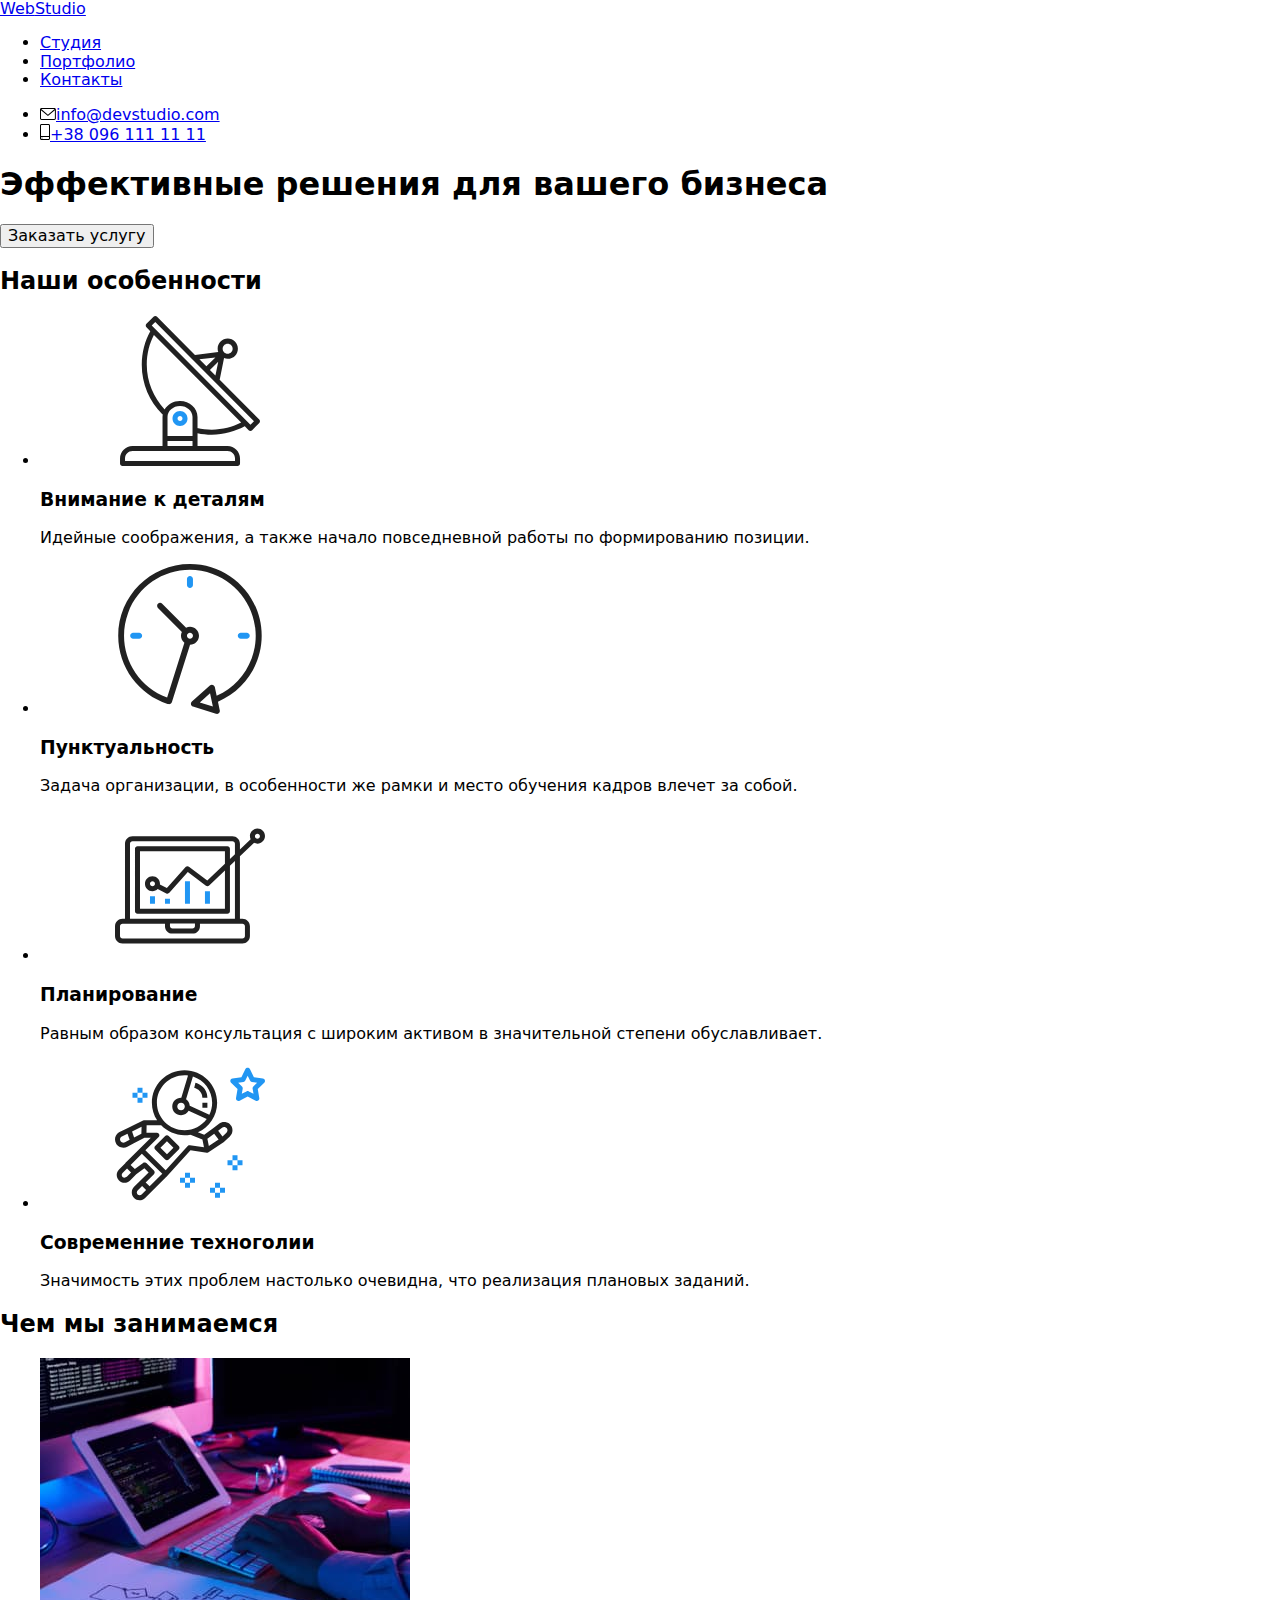
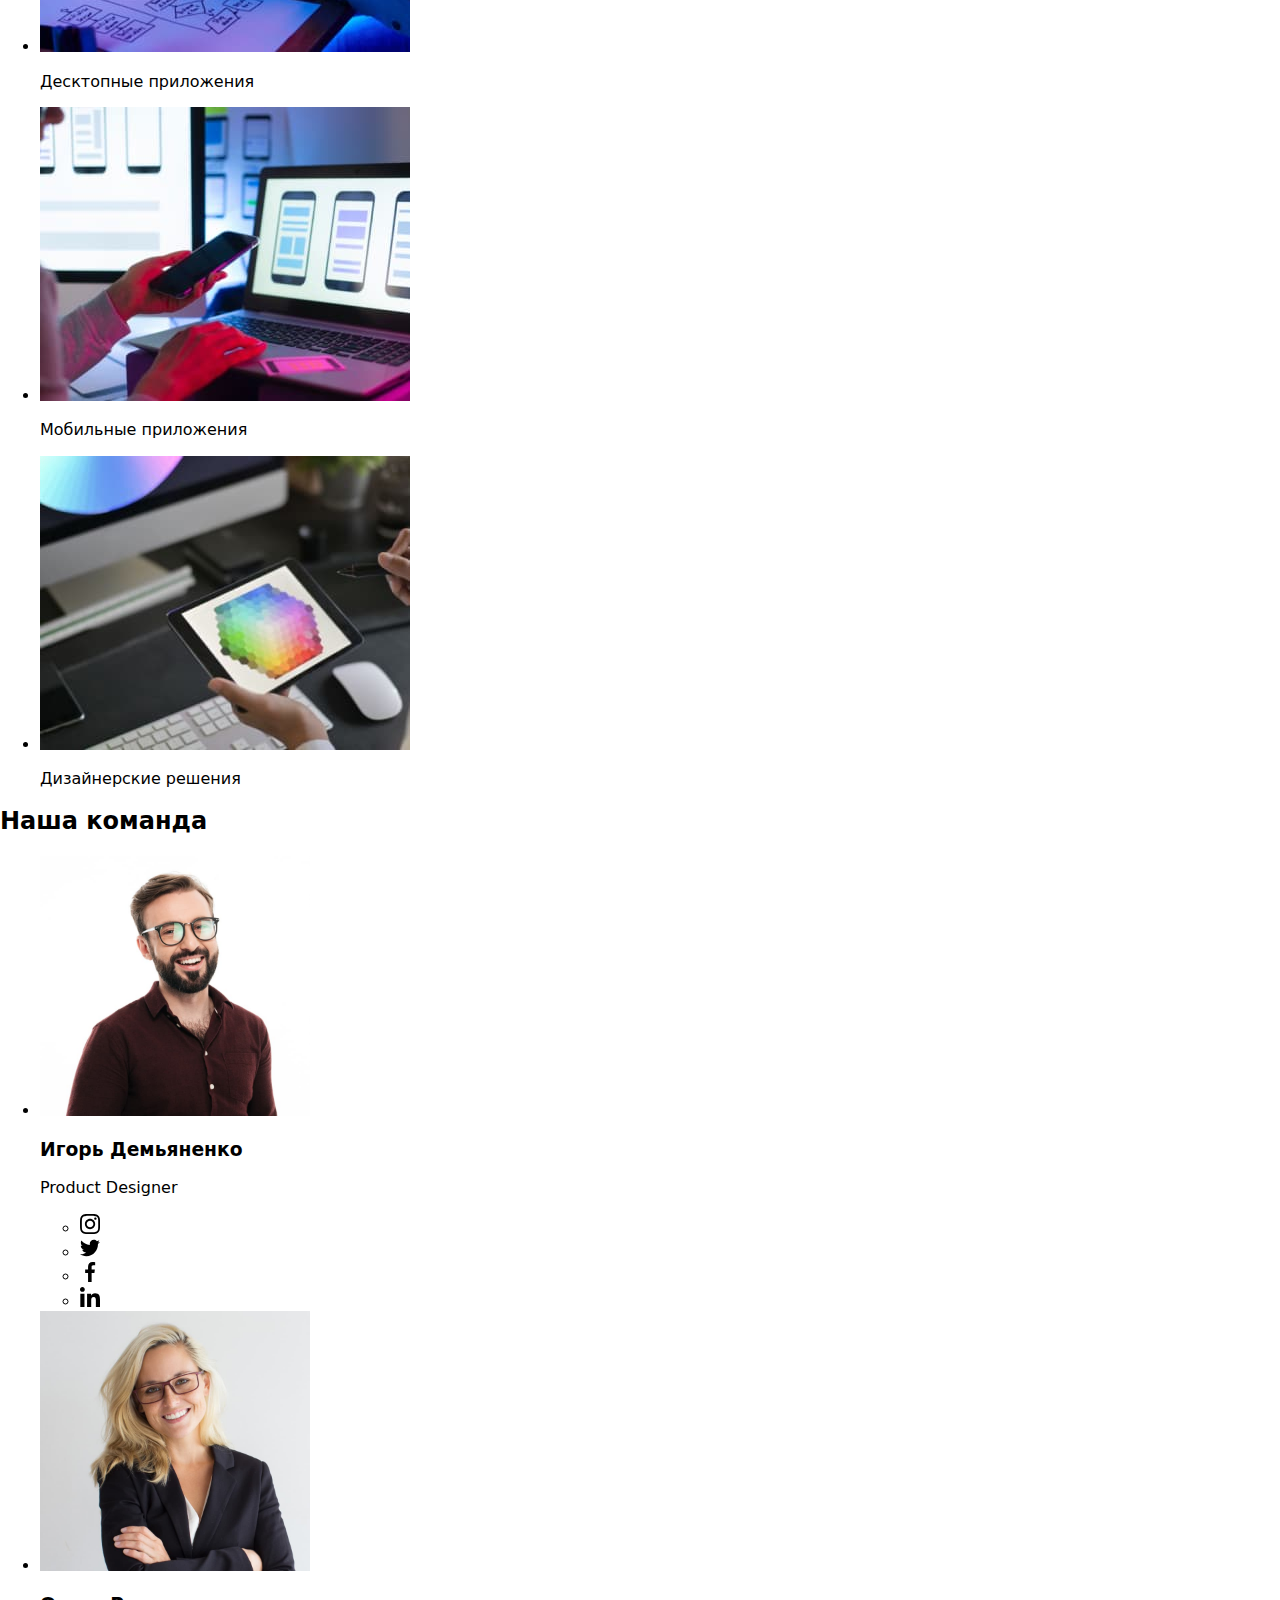
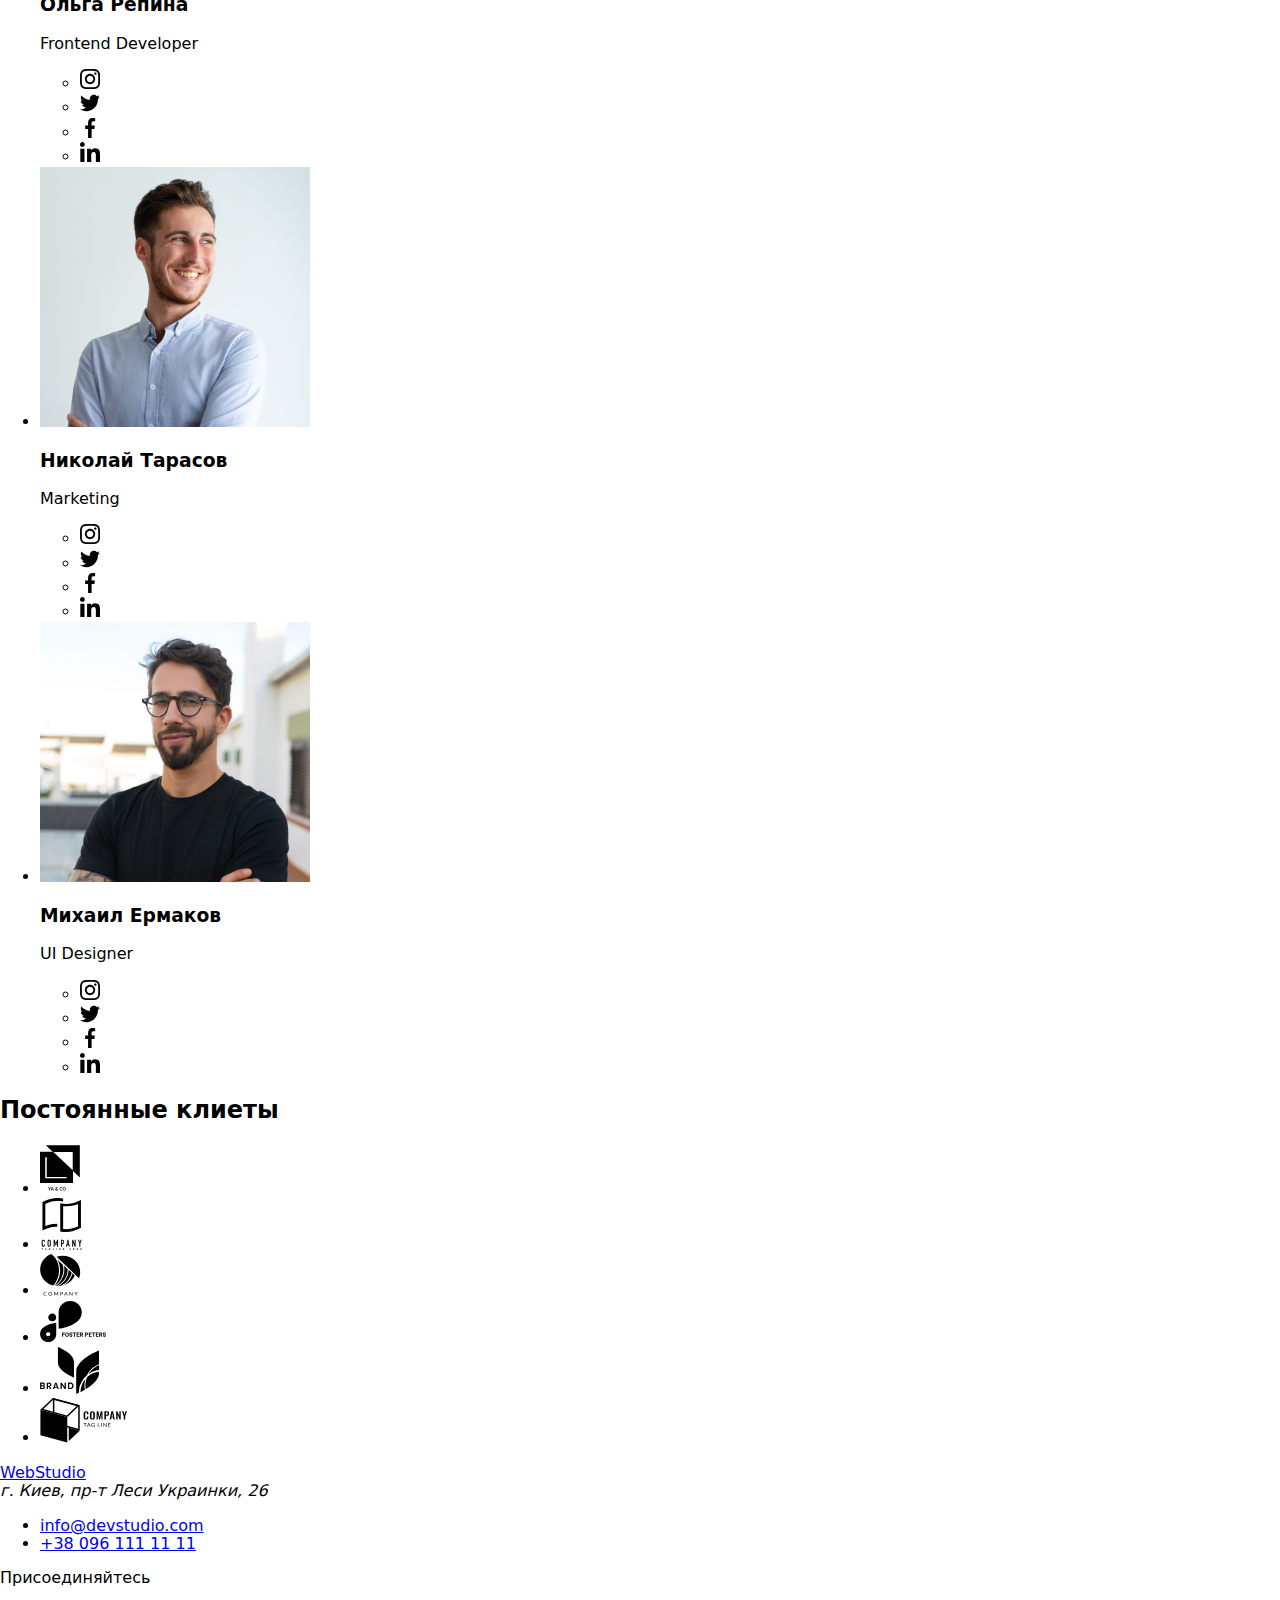
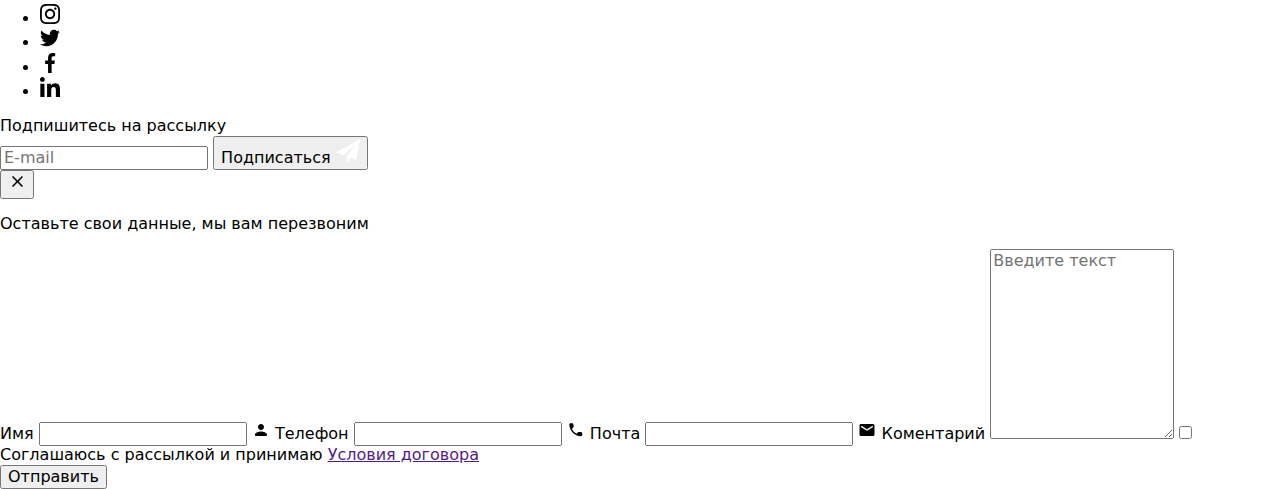
==== commit a1c32d3e: "Обновляет index.html" ====
--- a/index.html
+++ b/index.html
@@ -8,7 +8,7 @@
     <link rel="preconnect" href="https://fonts.gstatic.com"> 
     <link rel="preconnect" href="https://fonts.gstatic.com"> 
     <link href="https://fonts.googleapis.com/css2?family=Raleway:wght@700&family=Roboto:wght@400;500;700;900&display=swap" rel="stylesheet">
-    <link rel="stylesheet" href="./css/styles.css">
+    <link rel="stylesheet" href="./css/main.min.css">
   </head>
 
   <body>
@@ -459,7 +459,7 @@
         <div class="submit-button-position">
           <button class="submit-button" type="submit">Отправить</button></div>
         </div>
-
+      </div>
      
 
 <!--Скріпт для автоматичного підгону хедера та відкривання модалки-->
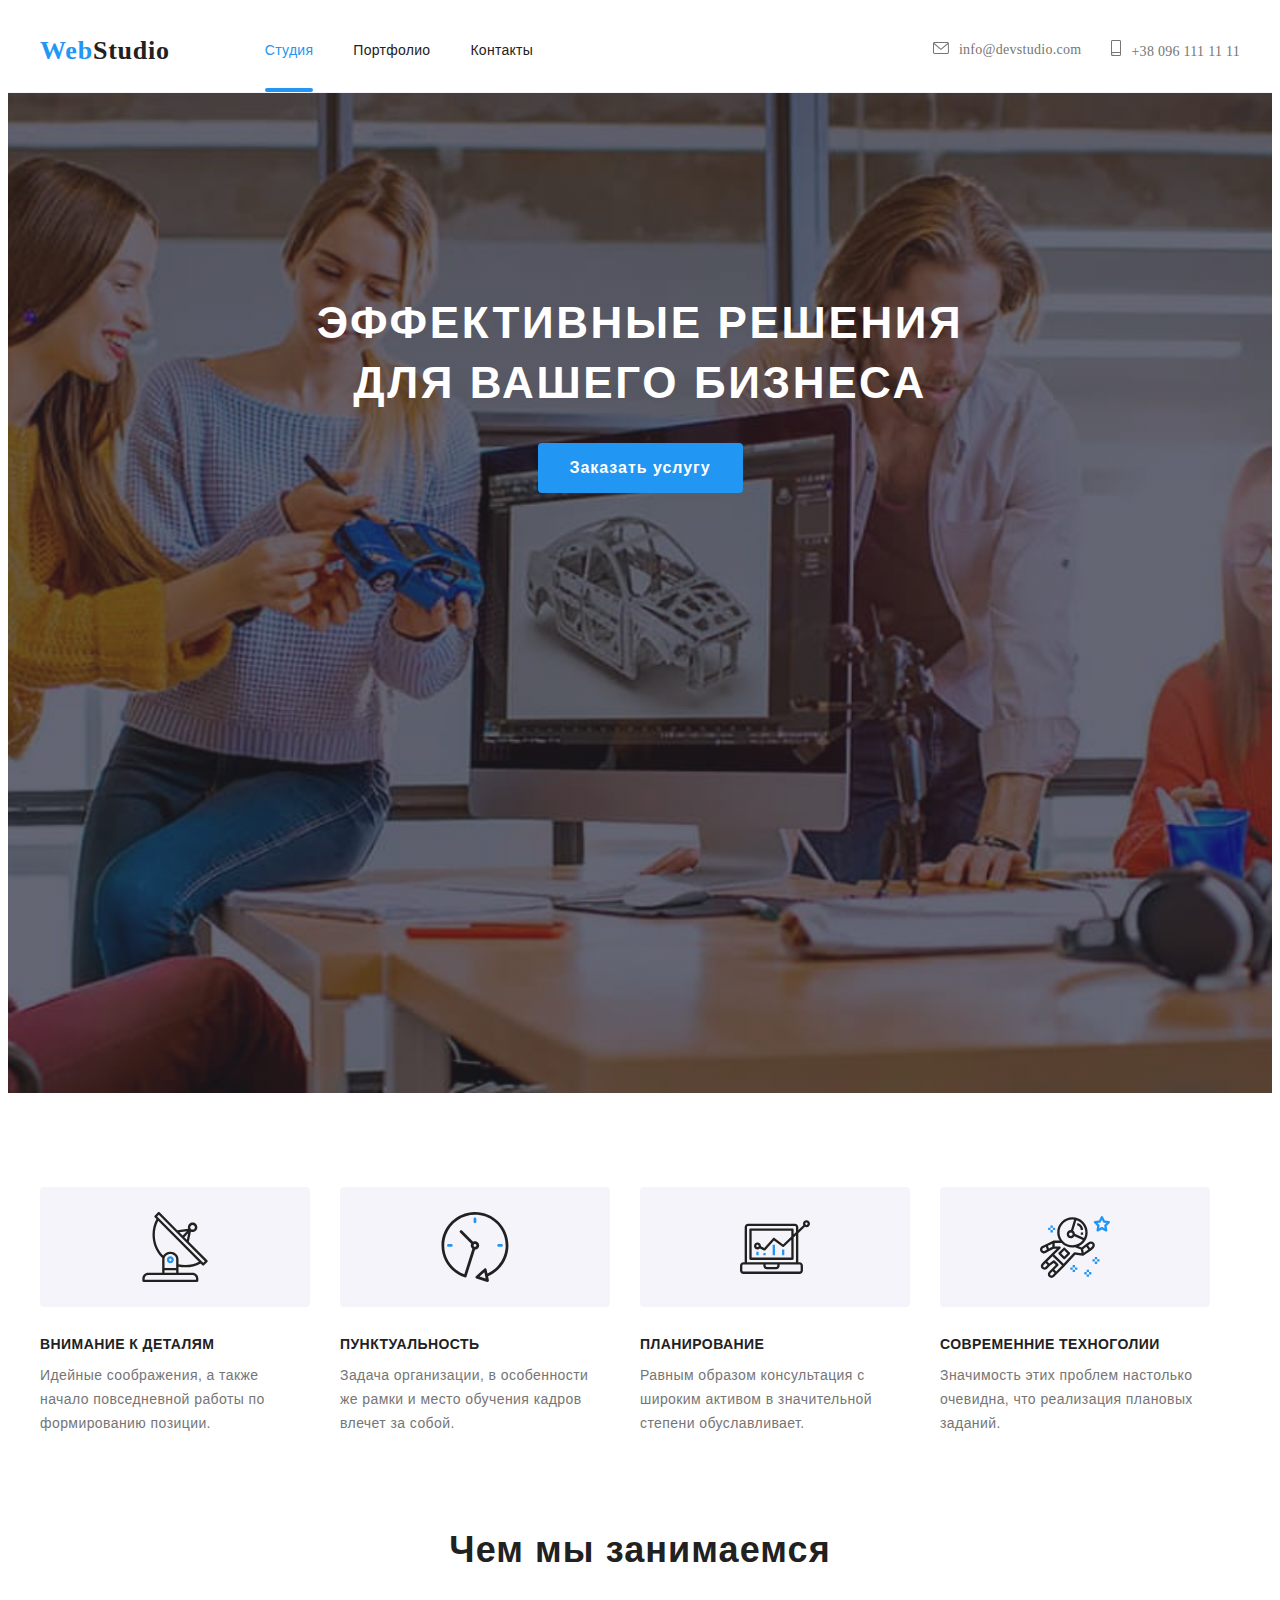
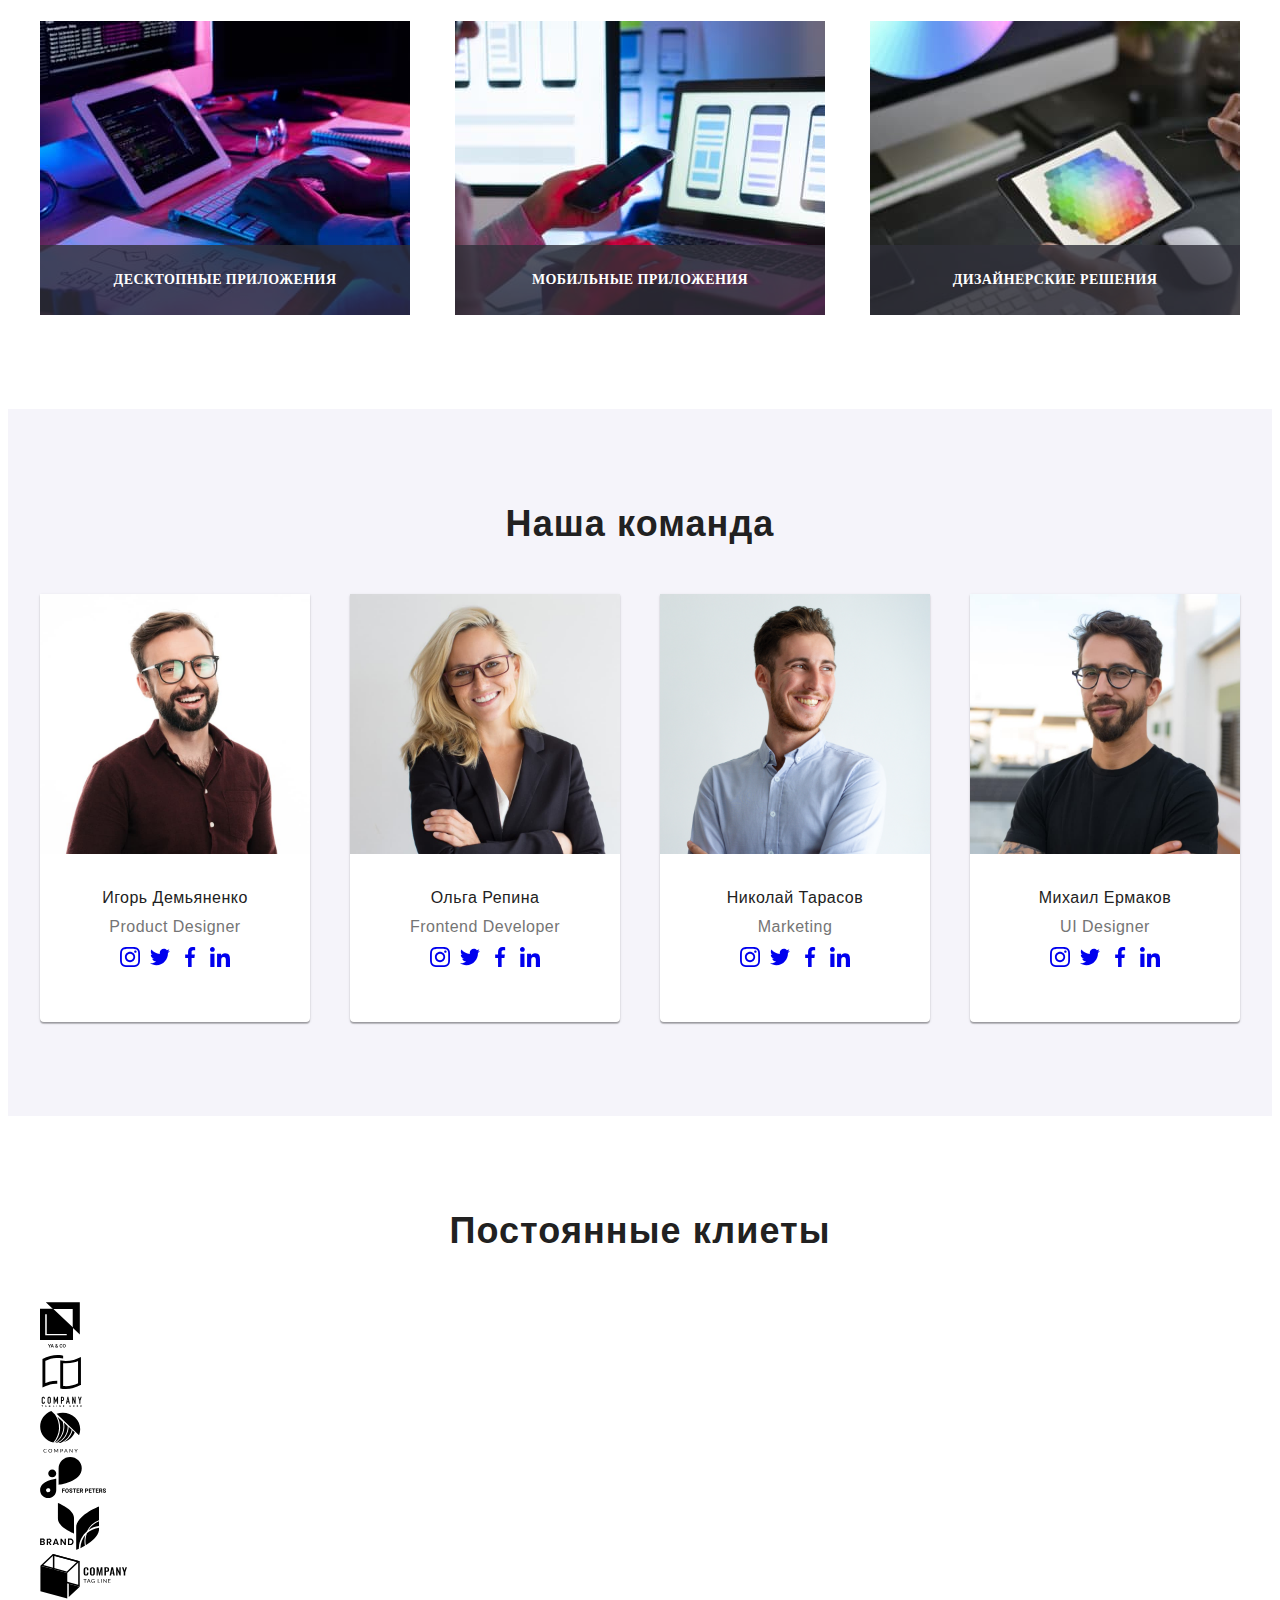
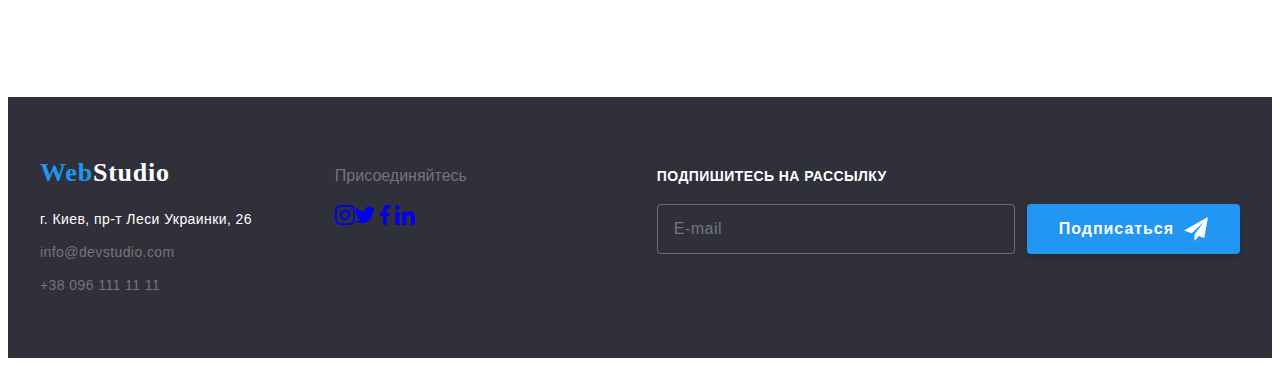
==== commit 2dd8d90b: "Обновляет index.html" ====
--- a/index.html
+++ b/index.html
@@ -4,10 +4,6 @@
     <meta charset="UTF-8" />
     <meta name="viewport" content="width=device-width, initial-scale=1.0" />
     <title>WebStudio</title>
-    <link rel="stylesheet" href="https://cdnjs.cloudflare.com/ajax/libs/modern-normalize/1.0.0/modern-normalize.min.css">
-    <link rel="preconnect" href="https://fonts.gstatic.com"> 
-    <link rel="preconnect" href="https://fonts.gstatic.com"> 
-    <link href="https://fonts.googleapis.com/css2?family=Raleway:wght@700&family=Roboto:wght@400;500;700;900&display=swap" rel="stylesheet">
     <link rel="stylesheet" href="./css/main.min.css">
   </head>
 
@@ -177,25 +173,25 @@
                 <p class="team-list__details">Product Designer</p>
                 <ul class="social">
                   <li class="social__distance">
-                  <a class="social__master" href="https://www.instagram.com">
+                  <a class="social__badge" href="https://www.instagram.com">
                     <svg class="social__icon" width="20px" height="20px"><use href="./images/symbol-defs.svg#instagram"></use>
                     </svg>
                 </a>
                 </li>
                 <li class="social__distance">
-                  <a class="social__master" href="https://twitter.com">
+                  <a class="social__badge" href="https://twitter.com">
                     <svg class="social__icon" width="20px" height="20px"><use href="./images/symbol-defs.svg#twitter"></use>
                     </svg>
                 </a>
                 </li>
                 <li class="social__distance">
-                  <a class="social__master" href="https://www.facebook.com">
+                  <a class="social__badge" href="https://www.facebook.com">
                     <svg class="social__icon" width="20px" height="20px"><use href="./images/symbol-defs.svg#facebook"></use>
                     </svg>
                 </a>
                 </li>
                 <li class="social__distance">
-                  <a class="social__master" href="https://www.linkedin.com">
+                  <a class="social__badge" href="https://www.linkedin.com">
                     <svg class="social__icon" width="20px" height="20px"><use href="./images/symbol-defs.svg#linkedin"></use>
                     </svg>
                 </a>
@@ -210,25 +206,25 @@
                 <p class="team-list__details">Frontend Developer</p>
                 <ul class="social">
                   <li class="social__distance">
-                  <a class="social__master" href="https://www.instagram.com">
+                  <a class="social__badge" href="https://www.instagram.com">
                     <svg class="social__icon" width="20px" height="20px"><use href="./images/symbol-defs.svg#instagram"></use>
                     </svg>
                 </a>
                 </li>
                 <li class="social__distance">
-                  <a class="social__master" href="https://twitter.com">
+                  <a class="social__badge" href="https://twitter.com">
                     <svg class="social__icon" width="20px" height="20px"><use href="./images/symbol-defs.svg#twitter"></use>
                     </svg>
                 </a>
                 </li>
                 <li class="social__distance">
-                  <a class="social__master" href="https://www.facebook.com">
+                  <a class="social__badge" href="https://www.facebook.com">
                     <svg class="social__icon" width="20px" height="20px"><use href="./images/symbol-defs.svg#facebook"></use>
                     </svg>
                 </a>
                 </li>
                 <li class="social__distance">
-                  <a class="social__master" href="https://www.linkedin.com">
+                  <a class="social__badge" href="https://www.linkedin.com">
                     <svg class="social__icon" width="20px" height="20px"><use href="./images/symbol-defs.svg#linkedin"></use>
                     </svg>
                 </a>
@@ -243,25 +239,25 @@
                 <p class="team-list__details">Marketing</p>
                 <ul class="social">
                   <li class="social__distance">
-                  <a class="social__master" href="https://www.instagram.com">
+                  <a class="social__badge" href="https://www.instagram.com">
                     <svg class="social__icon" width="20px" height="20px"><use href="./images/symbol-defs.svg#instagram"></use>
                     </svg>
                 </a>
                 </li>
                 <li class="social__distance">
-                  <a class="social__master" href="https://twitter.com">
+                  <a class="social__badge" href="https://twitter.com">
                     <svg class="social__icon" width="20px" height="20px"><use href="./images/symbol-defs.svg#twitter"></use>
                     </svg>
                 </a>
                 </li>
                 <li class="social__distance">
-                  <a class="social__master" href="https://www.facebook.com">
+                  <a class="social__badge" href="https://www.facebook.com">
                     <svg class="social__icon" width="20px" height="20px"><use href="./images/symbol-defs.svg#facebook"></use>
                     </svg>
                 </a>
                 </li>
                 <li class="social__distance">
-                  <a class="social__master" href="https://www.linkedin.com">
+                  <a class="social__badge" href="https://www.linkedin.com">
                     <svg class="social__icon" width="20px" height="20px"><use href="./images/symbol-defs.svg#linkedin"></use>
                     </svg>
                 </a>
@@ -276,25 +272,25 @@
                 <p class="team-list__details">UI Designer</p>
                 <ul class="social">
                   <li class="social__distance">
-                  <a class="social__master" href="https://www.instagram.com">
+                  <a class="social__badge" href="https://www.instagram.com">
                     <svg class="social__icon" width="20px" height="20px"><use href="./images/symbol-defs.svg#instagram"></use>
                     </svg>
                 </a>
                 </li>
                 <li class="social__distance">
-                  <a class="social__master" href="https://twitter.com">
+                  <a class="social__badge" href="https://twitter.com">
                     <svg class="social__icon" width="20px" height="20px"><use href="./images/symbol-defs.svg#twitter"></use>
                     </svg>
                 </a>
                 </li>
                 <li class="social__distance">
-                  <a class="social__master" href="https://www.facebook.com">
+                  <a class="social__badge" href="https://www.facebook.com">
                     <svg class="social__icon" width="20px" height="20px"><use href="./images/symbol-defs.svg#facebook"></use>
                     </svg>
                 </a>
                 </li>
                 <li class="social__distance">
-                  <a class="social__master" href="https://www.linkedin.com">
+                  <a class="social__badge" href="https://www.linkedin.com">
                     <svg class="social__icon" width="20px" height="20px"><use href="./images/symbol-defs.svg#linkedin"></use>
                     </svg>
                 </a>
@@ -309,41 +305,41 @@
       <section class="section">
         <div class="container">
           <h2 class="client__heading">Постоянные клиеты</h2>
-          <ul class="client__list">
-            <li class="client__container">
-              <a class="client__link" href="#">
-                <svg class="client-svg1" width="44" height="49">
+          <ul class="client-list">
+            <li class="client-list__container">
+              <a class="client-list__link" href="#">
+                <svg class="client-list__icon" width="44" height="49">
                   <use href="./images/symbol-defs.svg#logo-1" ></use>
                 </svg>
               </a>
             </li>
-            <li class="client__container">
-              <a class="client__link" href="#">
-                <svg class="client__svg1" width="44" height="52">
+            <li class="client-list__container">
+              <a class="client-list__link" href="#">
+                <svg class="client-list__icon" width="44" height="52">
                   <use href="./images/symbol-defs.svg#logo-2" ></use>
                 </svg>
               </a></li>
-            <li class="client__container">
-              <a class="client__link" href="#">
-                <svg class="client__svg1" width="41" height="42">
+            <li class="client-list__container">
+              <a class="client-list__link" href="#">
+                <svg class="client-list__icon" width="41" height="42">
                   <use href="./images/symbol-defs.svg#logo-3" ></use>
                 </svg>
               </a></li>
-            <li class="client__container">
-              <a class="client__link" href="#">
-                <svg class="client__svg1" width="79" height="42">
+            <li class="client-list__container">
+              <a class="client-list__link" href="#">
+                <svg class="client-list__icon" width="79" height="42">
                   <use href="./images/symbol-defs.svg#logo-4" ></use>
                 </svg>
               </a></li>
-            <li class="client__container">
-              <a class="client__link" href="#">
-                <svg class="client__svg1" width="59" height="47">
+            <li class="client-list__container">
+              <a class="client-list__link" href="#">
+                <svg class="client-list__icon" width="59" height="47">
                   <use href="./images/symbol-defs.svg#logo-5" ></use>
                 </svg>
               </a></li>
-              <li class="client__container">
-                <a class="client__link" href="#">
-                  <svg class="client__svg1" width="88" height="45">
+              <li class="client-list__container">
+                <a class="client-list__link" href="#">
+                  <svg class="client-list__icon" width="88" height="45">
                     <use href="./images/symbol-defs.svg#logo-6" ></use>
                   </svg>
                 </a></li>
@@ -370,25 +366,25 @@
               </li>
             </ul>
         </div>
-        <div class="socials-footer">
+        <div class="footer-socials">
           <p class="footer-appendix">Присоединяйтесь</p>
           <ul class="socials-link svg-list">
-            <li class="roster"><a class="master-social" href="https://www.instagram.com">
+            <li class="socials-link__item"><a class="social-badge " href="https://www.instagram.com">
               <svg class="social__icon" width="20px" height="20px"><use href="./images/symbol-defs.svg#instagram"></use>
               </svg>
             </a>
             </li>
-            <li class="roster"><a class="master-social" href="https://twitter.com">
+            <li class="socials-link__item"><a class="social-badge " href="https://twitter.com">
               <svg class="social__icon" width="20px" height="20px"><use href="./images/symbol-defs.svg#twitter"></use>
               </svg>
             </a>
           </li>
-            <li class="roster"><a class="master-social" href="https://www.facebook.com">
+            <li class="socials-link__item"><a class="social-badge " href="https://www.facebook.com">
               <svg class="social__icon" width="20px" height="20px"><use href="./images/symbol-defs.svg#facebook"></use>
               </svg>
             </a>
           </li>
-            <li class="roster"><a class="master-social" href="https://www.linkedin.com">
+            <li class="socials-link__item"><a class="social-badge " href="https://www.linkedin.com">
               <svg class="social__icon" width="20px" height="20px"><use href="./images/symbol-defs.svg#linkedin"></use>
               </svg>
             </a>
@@ -413,8 +409,8 @@
 
     <div class="backdrop is-hidden" data-backdrop>
       <div class="modal-window">
-        <button class="modal-close-button" data-close-modal>
-          <svg class="icon-modal-close" width="18px" height="18px"><use href="./images/symbol-defs.svg#close-black"></use>
+        <button class="modal-close__button" data-close-modal>
+          <svg class="modal-close-icon" width="18px" height="18px"><use href="./images/symbol-defs.svg#close-black"></use>
           </svg>
         </button>
 
@@ -443,7 +439,7 @@
           </label>
 
         
-          <label class="form-coment">
+          <label class="form-comment">
             <span class="label-field">Коментарий</span>
           <textarea class="input-comment" name="comment" rows="10" placeholder="Введите текст"></textarea>
           </label>
--- a/css/main.min.css
+++ b/css/main.min.css
@@ -0,0 +1,2 @@
+body{font-family:"Roboto",sans-serif;color:#757575}h1,h2,h3{font-family:"Roboto",sans-serif;font-weight:900}a{text-decoration:none}li{list-style:none}h1,h2,h3,ul,p{margin-top:0;margin-bottom:0;padding-left:0}.container{display:block;-webkit-box-align:center;-ms-flex-align:center;align-items:center;width:1200px;padding:0 15px;margin:0 auto}.section{padding-top:94px;padding-bottom:94px}.page-header{width:100%;top:0;left:0;border-bottom:1px solid #F5F4FA;background-color:#fff}.page-header__container{display:-webkit-box;display:-ms-flexbox;display:flex;-webkit-box-align:center;-ms-flex-align:center;align-items:center;width:1200px;padding:0 15px;margin:0 auto}.address-header__icon-mail,.address-header__icon-phone{margin-right:10px}.address:focus{fill:#2196F3}.logo-blue{margin-right:95px;font-family:Raleway;font-weight:700;font-size:26px;line-height:31px;letter-spacing:0.03em;color:#2196F3}.logo-dark{color:#212121}.logo-white{color:#fff}.nav{display:-webkit-box;display:-ms-flexbox;display:flex;-webkit-box-align:center;-ms-flex-align:center;align-items:center}.site-nav{display:-webkit-box;display:-ms-flexbox;display:flex;-webkit-box-align:center;-ms-flex-align:center;align-items:center}.site-nav__item:not(:last-child){margin-right:40px}.site-nav__link{display:inline;padding:32px 0;font-weight:500;font-size:14px;line-height:1.14px;letter-spacing:0.02em;color:#212121}.site-nav__link:hover,.site-nav__link:focus{color:#2196F3}.site-nav__link.current{color:#2196F3}.site-nav__link{position:relative;-webkit-transition:color 250ms cubic-bezier(0.4, 0, 0.2, 1);transition:color 250ms cubic-bezier(0.4, 0, 0.2, 1)}.site-nav__link::after{content:'';position:absolute;bottom:-2px;left:0;display:block;width:100%;height:4px;border-radius:2px;background-color:#2196F3;opacity:0;-webkit-transition:opacity 250ms cubic-bezier(0.4, 0, 0.2, 1);transition:opacity 250ms cubic-bezier(0.4, 0, 0.2, 1)}.current.site-nav__link:after,.site-nav__link:hover:after{opacity:1}.address-header{display:-webkit-box;display:-ms-flexbox;display:flex;-webkit-box-align:center;-ms-flex-align:center;align-items:center;margin-left:auto}.address-header__link,.address-footer__link{fill:#757575;color:#757575;-webkit-transition:color 250ms cubic-bezier(0.4, 0, 0.2, 1);transition:color 250ms cubic-bezier(0.4, 0, 0.2, 1)}.address-header__link{display:inline-block;padding:32px 0;font-family:Roboto;font-weight:500;font-size:14px;line-height:16px;letter-spacing:0.02em}.address-header__link:hover,.address-header__link:focus,.address-footer__link:hover,.address-footer__link:focus{color:#2196F3;fill:currentColor}.address-header__mail{margin-left:auto}.address-header__mail:not(:last-child){margin-right:30px}.hero{padding:0;margin:0 auto;text-align:center;background-color:#C4C4C4}.hero-overlay{max-width:1600px;height:600px;padding-top:200px;padding-bottom:200px;background-image:-webkit-gradient(linear, left top, right top, from(rgba(47,48,58,0.4)), to(rgba(47,48,58,0.4))),url(../images/hero-image.jpg);background-image:linear-gradient(to right, rgba(47,48,58,0.4), rgba(47,48,58,0.4)),url(../images/hero-image.jpg);background-size:cover;background-position:center;background-repeat:no-repeat;margin:0 auto}.hero__title{margin:0 auto 30px;font-size:44px;line-height:1.36;letter-spacing:0.06em;text-transform:uppercase;color:#fff}.hero-container{width:696px;height:120px;margin:0 auto}.hero__button{padding:10px 32px;min-width:200px;-webkit-box-align:baseline;-ms-flex-align:baseline;align-items:baseline;text-align:center;font-weight:700;font-size:16px;line-height:1.87;letter-spacing:0.06em;cursor:pointer;border-radius:4px;border:none;color:#fff;background-color:#2196F3}.button:hover,.button:focus{-webkit-box-shadow:0px 4px 4px rgba(0,0,0,0.15);box-shadow:0px 4px 4px rgba(0,0,0,0.15)}.visually-hidden{position:absolute;width:1px;height:1px;margin:-1px;border:0;padding:0;white-space:nowrap;-webkit-clip-path:inset(100%);clip-path:inset(100%);clip:rect(0 0 0 0);overflow:hidden}.title-description{font-weight:400;font-size:14px;line-height:1.71;letter-spacing:0.03em}.feature-list{display:-webkit-box;display:-ms-flexbox;display:flex}.feature-list__icon{display:-webkit-box;display:-ms-flexbox;display:flex;-webkit-box-pack:center;-ms-flex-pack:center;justify-content:center;margin-bottom:30px;padding:25px 0px;background-color:#F5F4FA;border-radius:4px}.feature-list__item{width:70px;height:70px}.feature-list__benefits:not(:nth-child(4n)){margin-right:30px}.feature-list__benefits{width:calc((1170px - 90px) / 4)}.icon-benefits{display:-webkit-box;display:-ms-flexbox;display:flex;-webkit-box-pack:center;-ms-flex-pack:center;justify-content:center;-webkit-box-align:center;-ms-flex-align:center;align-items:center;background-color:#F5F4FA}.feature-list__title{margin-bottom:10px;font-weight:700;font-size:14px;line-height:1.14;letter-spacing:0.03em;text-transform:uppercase;color:#212121}.feature-list__description{font-weight:400;font-size:14px;line-height:24px;letter-spacing:0.03em}.occupation-section{padding-top:0;padding-bottom:94px}.occupation{display:-webkit-box;display:-ms-flexbox;display:flex;-webkit-box-pack:justify;-ms-flex-pack:justify;justify-content:space-between}.occupation__item{position:relative;width:370px}.occupation__overlay::before{position:absolute}.occupation__overlay{position:absolute;bottom:0;width:100%;height:70px;display:-webkit-box;display:-ms-flexbox;display:flex;-webkit-box-align:center;-ms-flex-align:center;align-items:center;-webkit-box-pack:center;-ms-flex-pack:center;justify-content:center;color:#fff;background:rgba(47,48,58,0.8)}.occupation__text{font-family:Roboto;font-style:normal;font-weight:bold;font-size:14px;line-height:16px;text-align:center;letter-spacing:0.03em;text-transform:uppercase}.product-overlay{position:relative;display:-webkit-box;display:-ms-flexbox;display:flex}.team-section{background-color:#F5F4FA}.occupation-heading,.team__heading,.client__heading{display:block;margin-bottom:50px;font-weight:700;font-size:36px;line-height:1.16;text-align:center;letter-spacing:0.03em;color:#212121}.team-list{display:-webkit-box;display:-ms-flexbox;display:flex;-webkit-box-pack:justify;-ms-flex-pack:justify;justify-content:space-between;border-radius:0px}.team-list__card{height:428px;border-radius:0px 0px 4px 4px;-webkit-box-shadow:0px 1px 3px rgba(0,0,0,0.12),0px 1px 1px rgba(0,0,0,0.14),0px 2px 1px rgba(0,0,0,0.2);box-shadow:0px 1px 3px rgba(0,0,0,0.12),0px 1px 1px rgba(0,0,0,0.14),0px 2px 1px rgba(0,0,0,0.2);background-color:#ffffff}.team-list__face{margin-bottom:30px}.team-list__person{margin-bottom:10px;font-weight:500;font-size:16px;line-height:1.19;text-align:center;letter-spacing:0.03em;color:#212121}.team-list__details{margin-bottom:10px;font-weight:normal;font-size:16px;line-height:1.19;text-align:center;letter-spacing:0.03em}.social{display:-webkit-box;display:-ms-flexbox;display:flex;-webkit-box-pack:center;-ms-flex-pack:center;justify-content:center}.social__distance:not(:last-child){margin-right:10px}.social__master:focus,.social__master:hover{background-color:#2196F3;color:#fff}.social__master{display:-webkit-inline-box;display:-ms-inline-flexbox;display:inline-flex;-webkit-box-pack:center;-ms-flex-pack:center;justify-content:center;-webkit-box-align:center;-ms-flex-align:center;align-items:center;width:44px;height:44px;border-radius:50%;background-color:#FFFFFF;color:#AFB1B8;-webkit-transition:background-color 250ms cubic-bezier(0.4, 0, 0.2, 1);transition:background-color 250ms cubic-bezier(0.4, 0, 0.2, 1)}.social__icon{fill:currentColor}.client__list{display:-webkit-box;display:-ms-flexbox;display:flex;-ms-flex-pack:distribute;justify-content:space-around;list-style:none;padding-left:0;padding-right:0;margin-top:0;margin-bottom:0}.client__container{width:170px;height:90px}.client__container:not(:last-child){margin-right:30px}.client__link{display:-webkit-inline-box;display:-ms-inline-flexbox;display:inline-flex;-webkit-box-pack:center;-ms-flex-pack:center;justify-content:center;-webkit-box-align:center;-ms-flex-align:center;align-items:center;width:100%;height:100%;border:1px solid #afb1b8;border-radius:4px;fill:#AFB1B8;-webkit-transition:250ms cubic-bezier(0.4, 0, 0.2, 1);transition:250ms cubic-bezier(0.4, 0, 0.2, 1)}.client__link:focus,.client__link:hover{fill:#2196F3;border:1px solid #2196F3}.footer{padding-top:60px;padding-bottom:60px;background-color:#2F303A}.footer-info{display:-webkit-box;display:-ms-flexbox;display:flex;-webkit-box-align:baseline;-ms-flex-align:baseline;align-items:baseline}.footer-contacts{margin-right:70px}.footer-address{font-style:normal;font-weight:400;font-size:14px;line-height:1.71;letter-spacing:0.03em}.footer-address__item:not(:last-child){margin-bottom:9px}.address-post{margin-top:20px;margin-bottom:9px;font-style:normal;font-weight:400;font-size:14px;line-height:1.71;letter-spacing:0.03em;color:#fff}.footer-appendix{margin-bottom:20px}.socials-footer{display:block;-webkit-box-align:center;-ms-flex-align:center;align-items:center;font-style:normal;font-weight:700;font-size:14px;line-height:16px;letter-spacing:0.03em;text-transform:uppercase;color:#fff}.master-social:hover,.master-social:focus{background-color:#2196F3;color:#fff}.socials-link{display:-webkit-inline-box;display:-ms-inline-flexbox;display:inline-flex;-webkit-box-pack:center;-ms-flex-pack:center;justify-content:center}.socials-link .roster:not(:last-child){margin-right:10px}.master-social{display:-webkit-inline-box;display:-ms-inline-flexbox;display:inline-flex;-webkit-box-pack:center;-ms-flex-pack:center;justify-content:center;-webkit-box-align:center;-ms-flex-align:center;align-items:center;width:44px;height:44px;border-radius:50%;background-color:rgba(255,255,255,0.1);color:#fff;-webkit-transition:background-color 250ms cubic-bezier(0.4, 0, 0.2, 1);transition:background-color 250ms cubic-bezier(0.4, 0, 0.2, 1)}.filter-set{display:-webkit-box;display:-ms-flexbox;display:flex;-webkit-box-pack:center;-ms-flex-pack:center;justify-content:center;margin-bottom:34px}.filter-set__item:not(:last-child){margin-right:8px}.filter-set__btn{padding:6px 22px;-webkit-box-align:baseline;-ms-flex-align:baseline;align-items:baseline;cursor:pointer;border-style:none;border-radius:4px;min-width:73px;font-weight:500;font-size:16px;line-height:1.62;text-align:center;letter-spacing:0.03em;color:#212121;background-color:#F5F4FA;-webkit-transition:background-color 250ms cubic-bezier(0.4, 0, 0.2, 1);transition:background-color 250ms cubic-bezier(0.4, 0, 0.2, 1)}.filter-set__btn:hover,.filter-set__btn:focus{color:#fff;background-color:rgba(33,150,243,0.9);-webkit-box-shadow:0px 3px 1px rgba(0,0,0,0.1),0px 1px 2px rgba(0,0,0,0.08),0px 2px 2px rgba(0,0,0,0.12);box-shadow:0px 3px 1px rgba(0,0,0,0.1),0px 1px 2px rgba(0,0,0,0.08),0px 2px 2px rgba(0,0,0,0.12)}.portfolio-list{display:-webkit-box;display:-ms-flexbox;display:flex;-ms-flex-wrap:wrap;flex-wrap:wrap;margin-bottom:4px;font-weight:700;font-size:18px;line-height:2;letter-spacing:0.06em;color:#212121}.portfolio-title{margin-bottom:4px;font-weight:700;font-size:18px;line-height:2;letter-spacing:0.06em;color:#212121}.master-photo{display:inline-block;position:relative;overflow:hidden}.portfolio-list__overlay{position:absolute;width:100%;height:100%;left:0;top:0;background-color:rgba(33,150,243,0.9);-webkit-transition:-webkit-transform 250ms cubic-bezier(0.4, 0, 0.2, 1);transition:-webkit-transform 250ms cubic-bezier(0.4, 0, 0.2, 1);transition:transform 250ms cubic-bezier(0.4, 0, 0.2, 1);transition:transform 250ms cubic-bezier(0.4, 0, 0.2, 1), -webkit-transform 250ms cubic-bezier(0.4, 0, 0.2, 1);-webkit-transform:translateY(100%);transform:translateY(100%)}.portfolio-list__item:hover .portfolio-list__overlay{-webkit-transform:translateY(0);transform:translateY(0)}.portfolio-list__link:focus .portfolio-list__overlay{-webkit-transform:translateY(0);transform:translateY(0)}.portfolio-list .portfolio-list__item{width:370px;outline:1px solid #eeeeee;margin-right:30px;margin-bottom:30px;background-color:#fff}.portfolio-list .portfolio-list__item:nth-child(3n){margin-right:0}.portfolio-list .portfolio-list__item:nth-last-child(-n+3){margin-bottom:0}.portfolio-list a,.portfolio-list img{display:block}.heading{font-weight:400;font-size:16px;line-height:1.87;letter-spacing:0.03em;color:#757575}.portfolio-list__link:focus,.portfolio-list__link:hover{-webkit-box-shadow:0px 1px 1px rgba(0,0,0,0.12),0px 4px 4px rgba(0,0,0,0.06),1px 4px 6px rgba(0,0,0,0.16);box-shadow:0px 1px 1px rgba(0,0,0,0.12),0px 4px 4px rgba(0,0,0,0.06),1px 4px 6px rgba(0,0,0,0.16)}.portfolio-list__link .offers-info{padding:20px 24px}.portfolio-list__text{position:absolute;display:-webkit-box;display:-ms-flexbox;display:flex;color:#fff;width:322px;height:168px;top:63px;right:24px;bottom:63px;left:24px;font-weight:normal;font-size:18px;line-height:1.56;letter-spacing:0.03em}.master-photo:hover .portfolio-list__text,.master-photo:focus .portfolio-list__text{opacity:1}.backdrop{position:fixed;top:0;left:0;width:100%;height:100%;background-color:rgba(0,0,0,0.2)}.backdrop.is-hidden{opacity:0;pointer-events:none}.modal-window{-webkit-box-sizing:border-box;box-sizing:border-box;width:528px;position:absolute;top:50%;left:50%;-webkit-transform:translate(-50%, -50%);transform:translate(-50%, -50%);padding:40px;-webkit-box-shadow:0px 1px 3px rgba(0,0,0,0.12),0px 1px 1px rgba(0,0,0,0.14),0px 2px 1px rgba(0,0,0,0.2);box-shadow:0px 1px 3px rgba(0,0,0,0.12),0px 1px 1px rgba(0,0,0,0.14),0px 2px 1px rgba(0,0,0,0.2);border-radius:4px;background-color:#fff}.modal-close-button{position:absolute;top:8px;right:8px;height:30px;width:30px;border-radius:50%;border:1px solid rgba(0,0,0,0.1);background-color:#fff;display:-webkit-box;display:-ms-flexbox;display:flex;-webkit-box-pack:center;-ms-flex-pack:center;justify-content:center;-webkit-box-align:center;-ms-flex-align:center;align-items:center;-webkit-transition:background-color 250ms cubic-bezier(0.4, 0, 0.2, 1);transition:background-color 250ms cubic-bezier(0.4, 0, 0.2, 1)}.icon-modal-close{fill:currentColor}.modal-close-button:focus,.modal-close-button:hover{cursor:pointer;color:#2196F3;fill:#2196F3}.modal-title{margin-bottom:30px;font-weight:bold;font-size:20px;line-height:23px;text-align:center;letter-spacing:0.03em;color:#212121}.submit-button{-webkit-box-pack:center;-ms-flex-pack:center;justify-content:center;text-align:center;min-width:200px;padding:10px 32px;font-weight:700;font-size:16px;line-height:1.87;letter-spacing:0.06em;cursor:pointer;border-radius:4px;border:none;color:#fff;background-color:#2196F3;-webkit-box-shadow:0px 4px 4px rgba(0,0,0,0.15);box-shadow:0px 4px 4px rgba(0,0,0,0.15)}.submit-button-position{display:-webkit-box;display:-ms-flexbox;display:flex;-webkit-box-pack:center;-ms-flex-pack:center;justify-content:center}.form-field{position:relative;display:-webkit-box;display:-ms-flexbox;display:flex;-webkit-box-orient:vertical;-webkit-box-direction:normal;-ms-flex-direction:column;flex-direction:column;margin-bottom:10px}.form-label{position:absolute;top:50%;left:15px;-webkit-transform:translateY(-50%);transform:translateY(-50%)}.form-input{padding-left:35px;width:100%;height:40px;border:1px solid rgba(33,33,33,0.2);border-radius:4px;-webkit-transition:fill 250ms cubic-bezier(0.4, 0, 0.2, 1);transition:fill 250ms cubic-bezier(0.4, 0, 0.2, 1)}.form-coment{display:-webkit-box;display:-ms-flexbox;display:flex;-webkit-box-orient:vertical;-webkit-box-direction:normal;-ms-flex-direction:column;flex-direction:column;margin-bottom:20px;height:120px}textarea{resize:none;border:1px solid rgba(33,33,33,0.2);border-radius:4px}.input-comment{padding:12px 16px;font-size:12px;line-height:14px;letter-spacing:0.01em;color:#212121}.label-field{margin-bottom:4px;font-size:12px;line-height:1.2;color:#757575}.checkbox-field{display:-webkit-box;display:-ms-flexbox;display:flex;-webkit-box-pack:center;-ms-flex-pack:center;justify-content:center;-webkit-box-align:center;-ms-flex-align:center;align-items:center;margin-bottom:30px}.checkbox-icon{display:inline-block;width:18px;height:18px;margin-right:10px;border:2px solid #212121;border-radius:2px}.checkbox{position:absolute;width:1px;height:1px;margin:-1px;border:0;padding:0;white-space:nowrap;-webkit-clip-path:inset(100%);clip-path:inset(100%);clip:rect(0 0 0 0);overflow:hidden}.checkbox:checked+.checkbox-icon{border-color:#2196F3;background-color:#2196F3;background-image:url(../images/full-check.svg);background-size:contain;background-origin:border-box}.checkbox-field:focus-within>.checkbox-icon{border-color:#2196F3}.agreement-link{font-size:14px;line-height:1.71;letter-spacing:0.03em;-webkit-text-decoration-line:underline;text-decoration-line:underline;color:#2196F3}.label-checkbox{font-size:14px;line-height:1.71;letter-spacing:0.03em}.icon-modal-close{fill:currentColor}.input-icon{position:absolute;display:inline-block;top:50%;left:10px}.form-field:focus-within>.input-icon{fill:#2196F3}.subscribe-container{margin-left:auto;-webkit-box-align:center;-ms-flex-align:center;align-items:center}.form{display:inline-block;width:100%}.subscribe-label{margin-bottom:20px;display:inline-block;font-weight:bold;font-size:14px;line-height:16px;letter-spacing:0.03em;text-transform:uppercase;color:#fff}.subscribe-form{display:-webkit-box;display:-ms-flexbox;display:flex}.subscribe-input{width:358px;height:50px;border:1px solid rgba(255,255,255,0.3);-webkit-box-sizing:border-box;box-sizing:border-box;padding-left:16px;border-radius:4px;background-color:transparent;color:#fff;-webkit-transition-property:border;transition-property:border;-webkit-transition:-webkit-transform 250ms;transition:-webkit-transform 250ms;transition:transform 250ms;transition:transform 250ms, -webkit-transform 250ms}.subscribe-button{display:-webkit-box;display:-ms-flexbox;display:flex;-webkit-box-align:center;-ms-flex-align:center;align-items:center;-webkit-box-pack:center;-ms-flex-pack:center;justify-content:center;text-align:center;min-width:200px;padding:10px 32px;margin-left:12px;font-weight:700;font-size:16px;line-height:1.87;letter-spacing:0.06em;cursor:pointer;border-radius:4px;border:none;color:#fff;background-color:#2196F3;-webkit-box-shadow:0px 4px 4px rgba(0,0,0,0.15);box-shadow:0px 4px 4px rgba(0,0,0,0.15);-webkit-transition-timing-function:cubic-bezier(0.4, 0, 0.2, 1);transition-timing-function:cubic-bezier(0.4, 0, 0.2, 1);-webkit-transition:background-color 250ms cubic-bezier(0.4, 0, 0.2, 1);transition:background-color 250ms cubic-bezier(0.4, 0, 0.2, 1)}.subscribe-icon{display:-webkit-inline-box;display:-ms-inline-flexbox;display:inline-flex;-webkit-box-align:center;-ms-flex-align:center;align-items:center;-webkit-box-pack:center;-ms-flex-pack:center;justify-content:center;margin-left:10px}.subscribe-input:placeholder-shown{font-size:16px;line-height:1.25;display:-webkit-box;display:-ms-flexbox;display:flex;-webkit-box-align:center;-ms-flex-align:center;align-items:center;letter-spacing:0.03em}
+/*# sourceMappingURL=main.min.css.map */